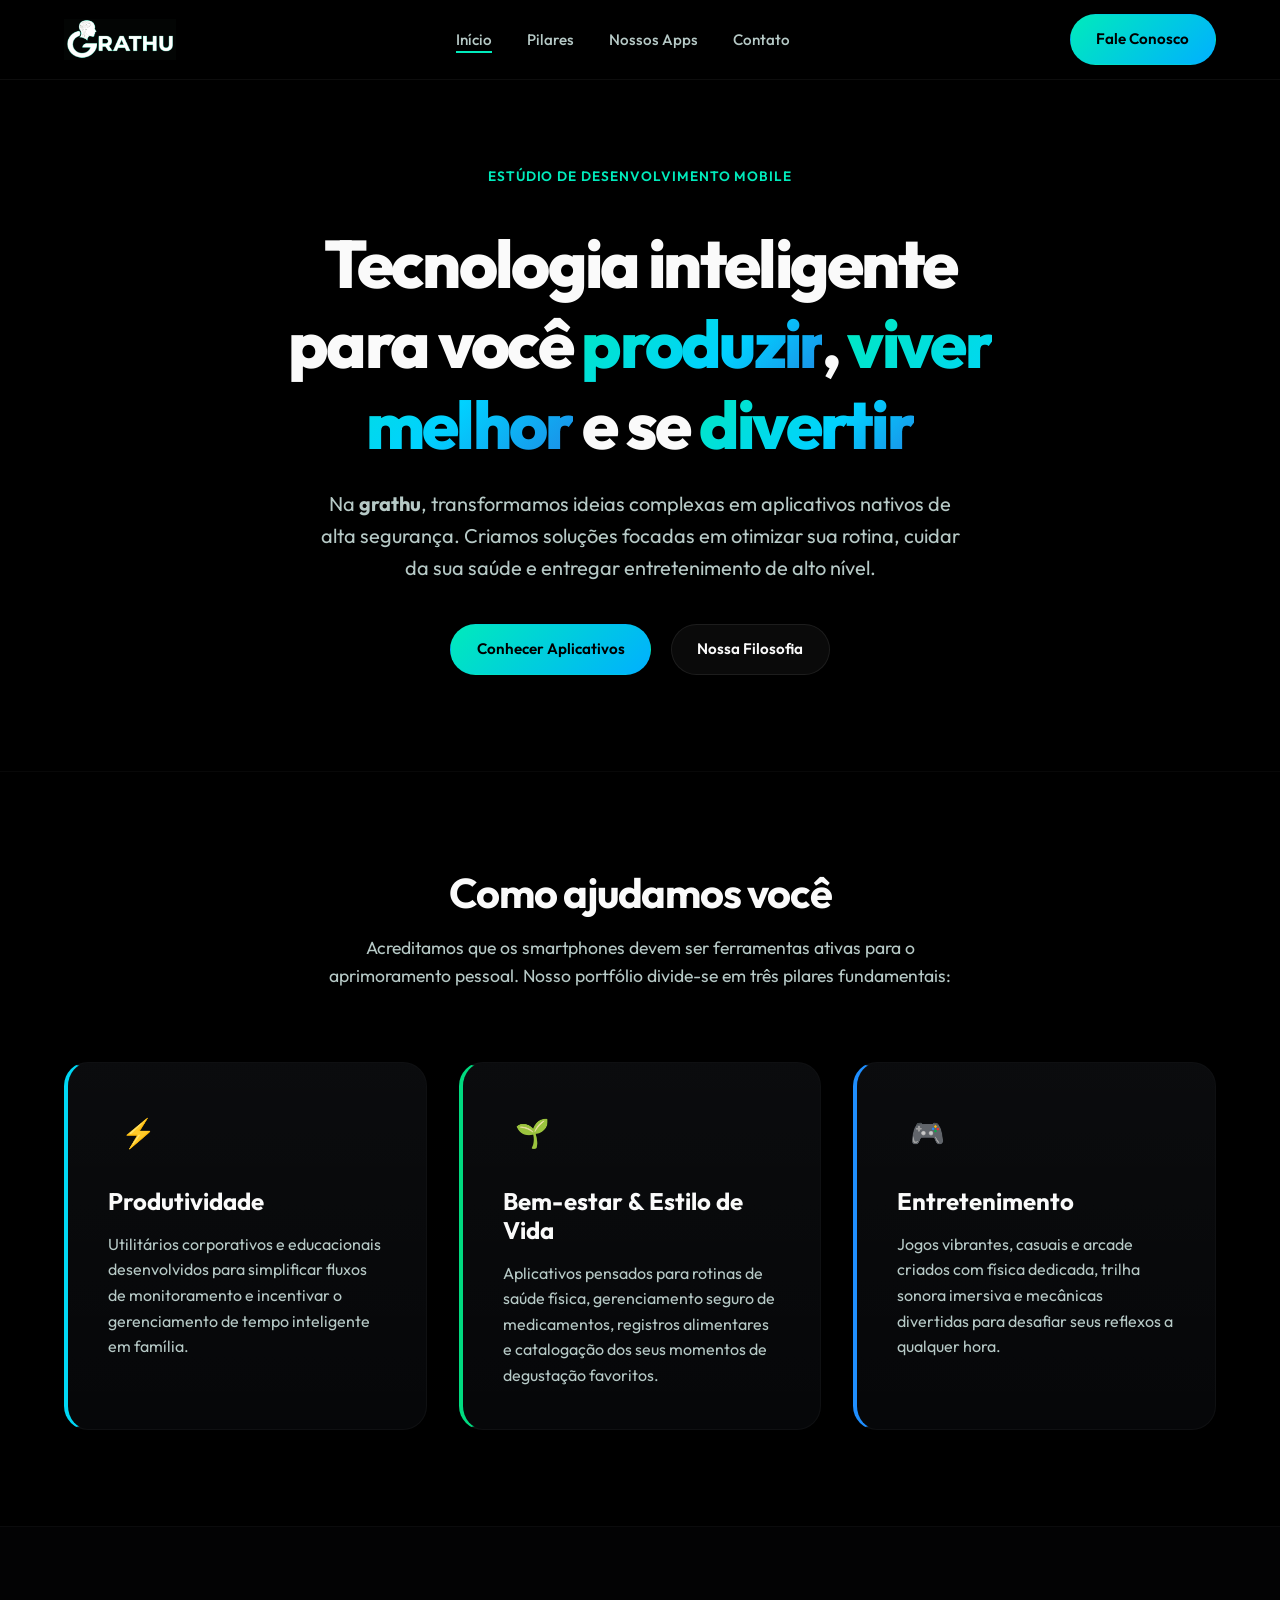
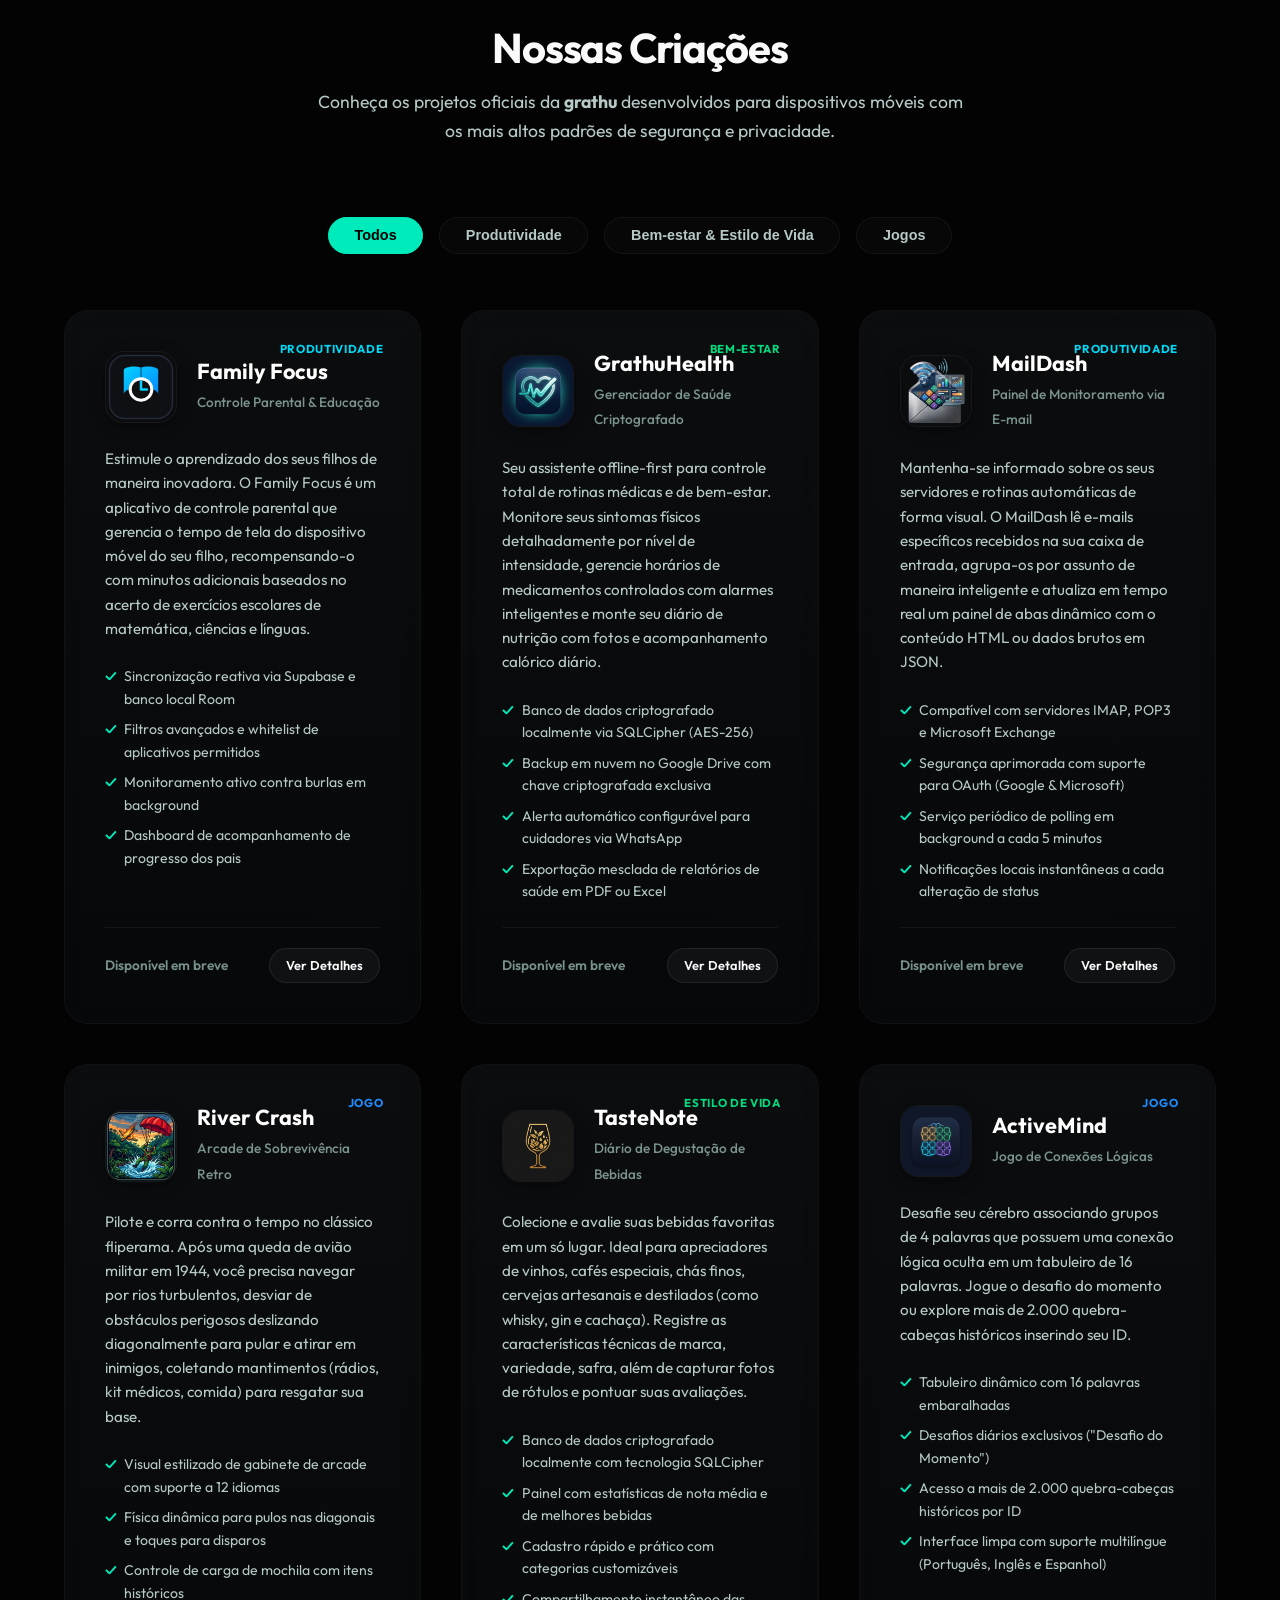
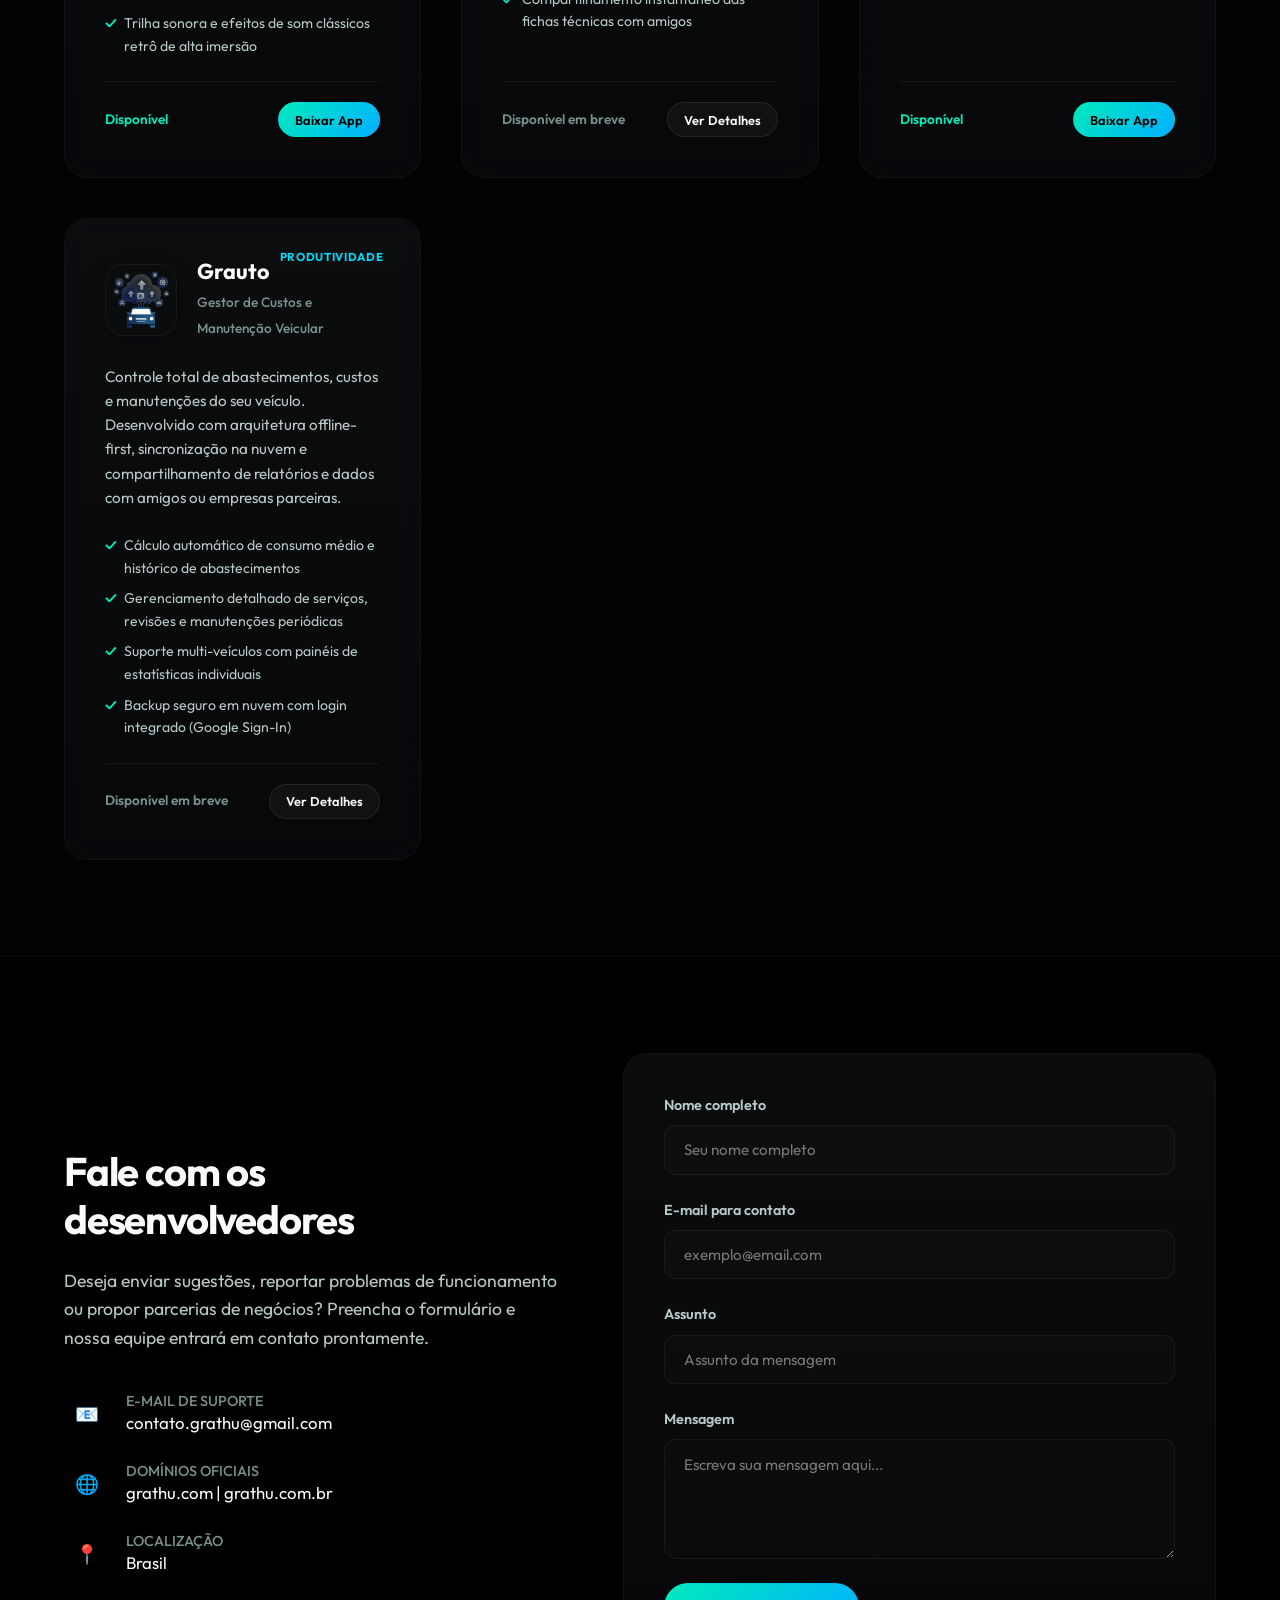
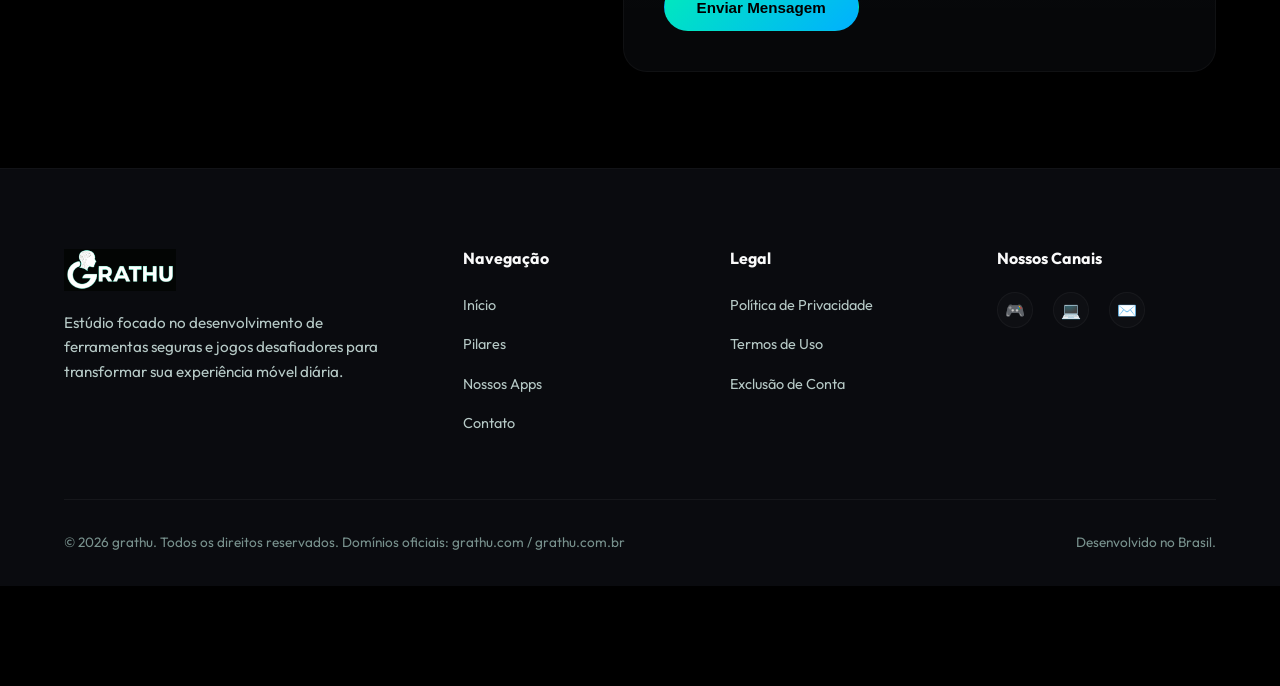
==== index.html @ 0ef74282 "Update ActiveMind and River Crash to Available status and add Play Store links" ====
<!DOCTYPE html>
<html lang="pt-BR">
<head>
  <meta charset="UTF-8">
  <meta name="viewport" content="width=device-width, initial-scale=1.0">
  <meta name="description" content="grathu - Estúdio de desenvolvimento de aplicativos e jogos móveis focados em produtividade, bem-estar e entretenimento. Conecte-se conosco em grathu.com e grathu.com.br.">
  <meta name="keywords" content="grathu, grathu apps, grathu jogos, aplicativos produtividade, bem-estar, jogos de celular, android apps, google play store">
  <meta name="author" content="grathu">
  
  <!-- Open Graph / Facebook -->
  <meta property="og:type" content="website">
  <meta property="og:url" content="https://grathu.com/">
  <meta property="og:title" content="grathu | Tecnologia para Viver Melhor, Produzir e Divertir">
  <meta property="og:description" content="Desenvolvemos aplicativos para impulsionar seu dia a dia, cuidar da sua saúde mental e física, e trazer diversão com jogos envolventes.">
  <meta property="og:image" content="assets/Grathu_logo.png">

  <!-- Twitter -->
  <meta property="twitter:card" content="summary_large_image">
  <meta property="twitter:url" content="https://grathu.com/">
  <meta property="twitter:title" content="grathu | Tecnologia para Viver Melhor, Produzir e Divertir">
  <meta property="twitter:description" content="Desenvolvemos aplicativos para impulsionar seu dia a dia, cuidar da sua saúde mental e física, e trazer diversão com jogos envolventes.">
  <meta property="twitter:image" content="assets/Grathu_logo.png">

  <title>grathu | Aplicativos e Jogos para uma Vida Melhor</title>
  
  <!-- Stylesheets -->
  <link rel="stylesheet" href="css/style.css">
</head>
<body>

  <!-- Background Ambient Glows -->
  <div class="ambient-glow glow-1"></div>
  <div class="ambient-glow glow-2"></div>
  <div class="ambient-glow glow-3"></div>

  <!-- Navigation Header -->
  <header>
    <div class="container nav-container">
      <a href="#home" class="logo" id="headerLogo">
        <img src="assets/Grathu_logo.png" alt="grathu Logo">
      </a>
      <ul class="nav-links">
        <li><a href="#home" class="active">Início</a></li>
        <li><a href="#pillars">Pilares</a></li>
        <li><a href="#apps">Nossos Apps</a></li>
        <li><a href="#contact">Contato</a></li>
      </ul>
      <a href="#contact" class="btn btn-primary" id="headerCta">Fale Conosco</a>
    </div>
  </header>

  <!-- Hero Section -->
  <section class="hero" id="home">
    <div class="container hero-content">
      <div class="hero-tag">Estúdio de Desenvolvimento Mobile</div>
      <h1>Tecnologia inteligente para você <span class="gradient-text-primary">produzir</span>, <span class="gradient-text-primary">viver melhor</span> e se <span class="gradient-text-primary">divertir</span></h1>
      <p>Na <strong>grathu</strong>, transformamos ideias complexas em aplicativos nativos de alta segurança. Criamos soluções focadas em otimizar sua rotina, cuidar da sua saúde e entregar entretenimento de alto nível.</p>
      <div class="hero-actions">
        <a href="#apps" class="btn btn-primary" id="heroCtaPrimary">Conhecer Aplicativos</a>
        <a href="#pillars" class="btn btn-secondary" id="heroCtaSecondary">Nossa Filosofia</a>
      </div>
    </div>
  </section>

  <!-- Pillars Section -->
  <section class="pillars" id="pillars">
    <div class="container">
      <div class="section-header">
        <h2>Como ajudamos você</h2>
        <p>Acreditamos que os smartphones devem ser ferramentas ativas para o aprimoramento pessoal. Nosso portfólio divide-se em três pilares fundamentais:</p>
      </div>
      <div class="pillars-grid">
        <!-- Pillar 1: Productivity -->
        <div class="card-glass pillar-prod">
          <div class="pillar-icon-wrapper">⚡</div>
          <h3>Produtividade</h3>
          <p>Utilitários corporativos e educacionais desenvolvidos para simplificar fluxos de monitoramento e incentivar o gerenciamento de tempo inteligente em família.</p>
        </div>
        <!-- Pillar 2: Well-being -->
        <div class="card-glass pillar-well">
          <div class="pillar-icon-wrapper">🌱</div>
          <h3>Bem-estar & Estilo de Vida</h3>
          <p>Aplicativos pensados para rotinas de saúde física, gerenciamento seguro de medicamentos, registros alimentares e catalogação dos seus momentos de degustação favoritos.</p>
        </div>
        <!-- Pillar 3: Entertainment -->
        <div class="card-glass pillar-fun">
          <div class="pillar-icon-wrapper">🎮</div>
          <h3>Entretenimento</h3>
          <p>Jogos vibrantes, casuais e arcade criados com física dedicada, trilha sonora imersiva e mecânicas divertidas para desafiar seus reflexos a qualquer hora.</p>
        </div>
      </div>
    </div>
  </section>

  <!-- Apps Showcase Section -->
  <section class="apps" id="apps">
    <div class="container">
      <div class="section-header">
        <h2>Nossas Criações</h2>
        <p>Conheça os projetos oficiais da <strong>grathu</strong> desenvolvidos para dispositivos móveis com os mais altos padrões de segurança e privacidade.</p>
      </div>

      <!-- Category Filter Tabs -->
      <ul class="app-filters">
        <li><button class="filter-btn active" data-filter="all" id="btnFilterAll">Todos</button></li>
        <li><button class="filter-btn" data-filter="productivity" id="btnFilterProd">Produtividade</button></li>
        <li><button class="filter-btn" data-filter="wellbeing" id="btnFilterWell">Bem-estar & Estilo de Vida</button></li>
        <li><button class="filter-btn" data-filter="games" id="btnFilterGames">Jogos</button></li>
      </ul>

      <!-- Apps Grid -->
      <div class="apps-grid">
        <!-- App 1: Family Focus (Productivity) -->
        <div class="app-card-wrapper" data-category="productivity">
          <div class="card-glass app-card">
            <span class="app-badge badge-prod">Produtividade</span>
            <div class="app-header">
              <img src="assets/icon-familyfocus.svg" alt="Family Focus Icon" class="app-icon">
              <div class="app-meta">
                <h3>Family Focus</h3>
                <span class="app-tagline">Controle Parental & Educação</span>
              </div>
            </div>
            <div class="app-body">
              <p>Estimule o aprendizado dos seus filhos de maneira inovadora. O Family Focus é um aplicativo de controle parental que gerencia o tempo de tela do dispositivo móvel do seu filho, recompensando-o com minutos adicionais baseados no acerto de exercícios escolares de matemática, ciências e línguas.</p>
              <ul class="app-features">
                <li>Sincronização reativa via Supabase e banco local Room</li>
                <li>Filtros avançados e whitelist de aplicativos permitidos</li>
                <li>Monitoramento ativo contra burlas em background</li>
                <li>Dashboard de acompanhamento de progresso dos pais</li>
              </ul>
            </div>
            <div class="app-footer">
              <span class="app-status">Disponível em breve</span>
              <span class="btn btn-secondary btn-sm" style="padding: 0.4rem 1rem; font-size: 0.8rem;">Ver Detalhes</span>
            </div>
          </div>
        </div>

        <!-- App 2: GrathuHealth (Well-being) -->
        <div class="app-card-wrapper" data-category="wellbeing">
          <div class="card-glass app-card">
            <span class="app-badge badge-well">Bem-estar</span>
            <div class="app-header">
              <img src="assets/icon-grathuhealth.png" alt="GrathuHealth Icon" class="app-icon">
              <div class="app-meta">
                <h3>GrathuHealth</h3>
                <span class="app-tagline">Gerenciador de Saúde Criptografado</span>
              </div>
            </div>
            <div class="app-body">
              <p>Seu assistente offline-first para controle total de rotinas médicas e de bem-estar. Monitore seus sintomas físicos detalhadamente por nível de intensidade, gerencie horários de medicamentos controlados com alarmes inteligentes e monte seu diário de nutrição com fotos e acompanhamento calórico diário.</p>
              <ul class="app-features">
                <li>Banco de dados criptografado localmente via SQLCipher (AES-256)</li>
                <li>Backup em nuvem no Google Drive com chave criptografada exclusiva</li>
                <li>Alerta automático configurável para cuidadores via WhatsApp</li>
                <li>Exportação mesclada de relatórios de saúde em PDF ou Excel</li>
              </ul>
            </div>
            <div class="app-footer">
              <span class="app-status">Disponível em breve</span>
              <span class="btn btn-secondary btn-sm" style="padding: 0.4rem 1rem; font-size: 0.8rem;">Ver Detalhes</span>
            </div>
          </div>
        </div>

        <!-- App 3: MailDash (Productivity) -->
        <div class="app-card-wrapper" data-category="productivity">
          <div class="card-glass app-card">
            <span class="app-badge badge-prod">Produtividade</span>
            <div class="app-header">
              <img src="assets/icon-maildash.png" alt="MailDash Icon" class="app-icon">
              <div class="app-meta">
                <h3>MailDash</h3>
                <span class="app-tagline">Painel de Monitoramento via E-mail</span>
              </div>
            </div>
            <div class="app-body">
              <p>Mantenha-se informado sobre os seus servidores e rotinas automáticas de forma visual. O MailDash lê e-mails específicos recebidos na sua caixa de entrada, agrupa-os por assunto de maneira inteligente e atualiza em tempo real um painel de abas dinâmico com o conteúdo HTML ou dados brutos em JSON.</p>
              <ul class="app-features">
                <li>Compatível com servidores IMAP, POP3 e Microsoft Exchange</li>
                <li>Segurança aprimorada com suporte para OAuth (Google & Microsoft)</li>
                <li>Serviço periódico de polling em background a cada 5 minutos</li>
                <li>Notificações locais instantâneas a cada alteração de status</li>
              </ul>
            </div>
            <div class="app-footer">
              <span class="app-status">Disponível em breve</span>
              <span class="btn btn-secondary btn-sm" style="padding: 0.4rem 1rem; font-size: 0.8rem;">Ver Detalhes</span>
            </div>
          </div>
        </div>

        <!-- App 4: River Crash (Games) -->
        <div class="app-card-wrapper" data-category="games">
          <div class="card-glass app-card">
            <span class="app-badge badge-fun">Jogo</span>
            <div class="app-header">
              <img src="assets/icon-rivercrash.png" alt="River Crash Icon" class="app-icon">
              <div class="app-meta">
                <h3>River Crash</h3>
                <span class="app-tagline">Arcade de Sobrevivência Retro</span>
              </div>
            </div>
            <div class="app-body">
              <p>Pilote e corra contra o tempo no clássico fliperama. Após uma queda de avião militar em 1944, você precisa navegar por rios turbulentos, desviar de obstáculos perigosos deslizando diagonalmente para pular e atirar em inimigos, coletando mantimentos (rádios, kit médicos, comida) para resgatar sua base.</p>
              <ul class="app-features">
                <li>Visual estilizado de gabinete de arcade com suporte a 12 idiomas</li>
                <li>Física dinâmica para pulos nas diagonais e toques para disparos</li>
                <li>Controle de carga de mochila com itens históricos</li>
                <li>Trilha sonora e efeitos de som clássicos retrô de alta imersão</li>
              </ul>
            </div>
            <div class="app-footer">
              <span class="app-status" style="color: hsl(var(--primary));">Disponível</span>
              <a href="https://play.google.com/store/apps/details?id=com.grathu.rivercrash1944" target="_blank" rel="noopener noreferrer" class="btn btn-primary btn-sm" style="padding: 0.4rem 1rem; font-size: 0.8rem; box-shadow: none;">Baixar App</a>
            </div>
          </div>
        </div>

        <!-- App 5: TasteNote (Well-being) -->
        <div class="app-card-wrapper" data-category="wellbeing">
          <div class="card-glass app-card">
            <span class="app-badge badge-well">Estilo de Vida</span>
            <div class="app-header">
              <img src="assets/icon-tastenote.png" alt="TasteNote Icon" class="app-icon">
              <div class="app-meta">
                <h3>TasteNote</h3>
                <span class="app-tagline">Diário de Degustação de Bebidas</span>
              </div>
            </div>
            <div class="app-body">
              <p>Colecione e avalie suas bebidas favoritas em um só lugar. Ideal para apreciadores de vinhos, cafés especiais, chás finos, cervejas artesanais e destilados (como whisky, gin e cachaça). Registre as características técnicas de marca, variedade, safra, além de capturar fotos de rótulos e pontuar suas avaliações.</p>
              <ul class="app-features">
                <li>Banco de dados criptografado localmente com tecnologia SQLCipher</li>
                <li>Painel com estatísticas de nota média e de melhores bebidas</li>
                <li>Cadastro rápido e prático com categorias customizáveis</li>
                <li>Compartilhamento instantâneo das fichas técnicas com amigos</li>
              </ul>
            </div>
            <div class="app-footer">
              <span class="app-status">Disponível em breve</span>
              <span class="btn btn-secondary btn-sm" style="padding: 0.4rem 1rem; font-size: 0.8rem;">Ver Detalhes</span>
            </div>
          </div>
        </div>

        <!-- App 6: ActiveMind (Games) -->
        <div class="app-card-wrapper" data-category="games">
          <div class="card-glass app-card">
            <span class="app-badge badge-fun">Jogo</span>
            <div class="app-header">
              <img src="assets/icon-activemind.png" alt="ActiveMind Icon" class="app-icon">
              <div class="app-meta">
                <h3>ActiveMind</h3>
                <span class="app-tagline">Jogo de Conexões Lógicas</span>
              </div>
            </div>
            <div class="app-body">
              <p>Desafie seu cérebro associando grupos de 4 palavras que possuem uma conexão lógica oculta em um tabuleiro de 16 palavras. Jogue o desafio do momento ou explore mais de 2.000 quebra-cabeças históricos inserindo seu ID.</p>
              <ul class="app-features">
                <li>Tabuleiro dinâmico com 16 palavras embaralhadas</li>
                <li>Desafios diários exclusivos ("Desafio do Momento")</li>
                <li>Acesso a mais de 2.000 quebra-cabeças históricos por ID</li>
                <li>Interface limpa com suporte multilíngue (Português, Inglês e Espanhol)</li>
              </ul>
            </div>
            <div class="app-footer">
              <span class="app-status" style="color: hsl(var(--primary));">Disponível</span>
              <a href="https://play.google.com/store/apps/details?id=com.activemind.active_mind" target="_blank" rel="noopener noreferrer" class="btn btn-primary btn-sm" style="padding: 0.4rem 1rem; font-size: 0.8rem; box-shadow: none;">Baixar App</a>
            </div>
          </div>
        </div>

        <!-- App 7: Grauto (Productivity) -->
        <div class="app-card-wrapper" data-category="productivity">
          <div class="card-glass app-card">
            <span class="app-badge badge-prod">Produtividade</span>
            <div class="app-header">
              <img src="assets/icon-grauto.png" alt="Grauto Icon" class="app-icon">
              <div class="app-meta">
                <h3>Grauto</h3>
                <span class="app-tagline">Gestor de Custos e Manutenção Veicular</span>
              </div>
            </div>
            <div class="app-body">
              <p>Controle total de abastecimentos, custos e manutenções do seu veículo. Desenvolvido com arquitetura offline-first, sincronização na nuvem e compartilhamento de relatórios e dados com amigos ou empresas parceiras.</p>
              <ul class="app-features">
                <li>Cálculo automático de consumo médio e histórico de abastecimentos</li>
                <li>Gerenciamento detalhado de serviços, revisões e manutenções periódicas</li>
                <li>Suporte multi-veículos com painéis de estatísticas individuais</li>
                <li>Backup seguro em nuvem com login integrado (Google Sign-In)</li>
              </ul>
            </div>
            <div class="app-footer">
              <span class="app-status">Disponível em breve</span>
              <span class="btn btn-secondary btn-sm" style="padding: 0.4rem 1rem; font-size: 0.8rem;">Ver Detalhes</span>
            </div>
          </div>
        </div>
      </div>
    </div>
  </section>

  <!-- Contact Section -->
  <section class="contact" id="contact">
    <div class="container contact-layout">
      <!-- Info Left -->
      <div class="contact-info">
        <h2>Fale com os desenvolvedores</h2>
        <p>Deseja enviar sugestões, reportar problemas de funcionamento ou propor parcerias de negócios? Preencha o formulário e nossa equipe entrará em contato prontamente.</p>
        
        <div class="contact-details">
          <div class="contact-item">
            <div class="contact-icon">📧</div>
            <div class="contact-text">
              <h4>E-mail de Suporte</h4>
              <p><a href="mailto:contato.grathu@gmail.com" id="contactEmail">contato.grathu@gmail.com</a></p>
            </div>
          </div>
          <div class="contact-item">
            <div class="contact-icon">🌐</div>
            <div class="contact-text">
              <h4>Domínios Oficiais</h4>
              <p>grathu.com | grathu.com.br</p>
            </div>
          </div>
          <div class="contact-item">
            <div class="contact-icon">📍</div>
            <div class="contact-text">
              <h4>Localização</h4>
              <p>Brasil</p>
            </div>
          </div>
        </div>
      </div>

      <!-- Form Right -->
      <div class="card-glass">
        <form class="contact-form" id="contactForm">
          <div class="form-status-msg" id="formStatus"></div>
          
          <div class="form-group">
            <label for="name">Nome completo</label>
            <input type="text" id="name" class="form-control" placeholder="Seu nome completo" required>
          </div>
          
          <div class="form-group">
            <label for="email">E-mail para contato</label>
            <input type="email" id="email" class="form-control" placeholder="exemplo@email.com" required>
          </div>
          
          <div class="form-group">
            <label for="subject">Assunto</label>
            <input type="text" id="subject" class="form-control" placeholder="Assunto da mensagem" required>
          </div>
          
          <div class="form-group">
            <label for="message">Mensagem</label>
            <textarea id="message" class="form-control" placeholder="Escreva sua mensagem aqui..." required></textarea>
          </div>
          
          <button type="submit" class="btn btn-primary" id="btnSubmitForm" style="align-self: flex-start; padding: 0.9rem 2rem;">Enviar Mensagem</button>
        </form>
      </div>
    </div>
  </section>

  <!-- Footer -->
  <footer>
    <div class="container">
      <div class="footer-top">
        <div class="footer-about">
          <a href="#home" class="logo" id="footerLogo">
            <img src="assets/Grathu_logo.png" alt="grathu Logo">
          </a>
          <p>Estúdio focado no desenvolvimento de ferramentas seguras e jogos desafiadores para transformar sua experiência móvel diária.</p>
        </div>
        
        <div class="footer-column">
          <h4>Navegação</h4>
          <ul class="footer-links">
            <li><a href="#home" id="footerLinkHome">Início</a></li>
            <li><a href="#pillars" id="footerLinkPillars">Pilares</a></li>
            <li><a href="#apps" id="footerLinkApps">Nossos Apps</a></li>
            <li><a href="#contact" id="footerLinkContact">Contato</a></li>
          </ul>
        </div>
        
        <div class="footer-column">
          <h4>Legal</h4>
          <ul class="footer-links">
            <li><a href="privacy.html" id="footerLinkPrivacy">Política de Privacidade</a></li>
            <li><a href="terms.html" id="footerLinkTerms">Termos de Uso</a></li>
            <li><a href="delete-account.html" id="footerLinkDeleteAccount">Exclusão de Conta</a></li>
          </ul>
        </div>
        
        <div class="footer-column">
          <h4>Nossos Canais</h4>
          <div class="footer-socials">
            <a href="#" class="social-link" aria-label="Google Play Console" id="socialPlayStore">🎮</a>
            <a href="#" class="social-link" aria-label="GitHub" id="socialGithub">💻</a>
            <a href="mailto:contato.grathu@gmail.com" class="social-link" aria-label="Email" id="socialMail">✉️</a>
          </div>
        </div>
      </div>
      
      <div class="footer-bottom">
        <p>&copy; 2026 grathu. Todos os direitos reservados. Domínios oficiais: <a href="https://grathu.com" style="color: inherit; text-decoration: none;">grathu.com</a> / <a href="https://grathu.com.br" style="color: inherit; text-decoration: none;">grathu.com.br</a></p>
        <p>Desenvolvido no Brasil.</p>
      </div>
    </div>
  </footer>

  <!-- Scripts -->
  <script src="js/main.js"></script>
</body>
</html>
---- css/style.css ----
/* ==========================================================================
   Grathu Studio - Modern Brand Re-styled Stylesheet
   ========================================================================== */

/* Import Google Font */
@import url('https://fonts.googleapis.com/css2?family=Outfit:wght@300;400;500;600;700;800&display=swap');

:root {
  /* Color Palette (HSL) - Rebranded based on Grathu_logo.png (Black & Cyan) */
  --bg-dark: 0 0% 0%;             /* #000000 - Pure Black for seamless logo blending */
  --bg-card: 228 10% 6%;          /* #0b0c10 - Deep Slate Black */
  --bg-card-hover: 228 10% 10%;    /* #14161f - Dark Slate */
  
  --text-primary: 0 0% 98%;       /* #f8fafc */
  --text-secondary: 170 15% 75%;   /* Soft cyan-grey */
  --text-muted: 170 10% 52%;      /* Muted cyan-grey */
  
  --primary: 168 100% 46%;        /* #00E5BC - Bright Neon Cyan/Mint */
  --primary-glow: 168 100% 46% / 0.15;
  
  /* Pillar Accents (Cyan/Mint/Teal/Blue spectrum matching the tech/brain logo) */
  --accent-prod: 187 100% 48%;     /* #00d2ff - Tech Cyan (Productivity) */
  --accent-well: 155 100% 43%;     /* #00e676 - Mint Green (Well-being) */
  --accent-fun: 210 100% 56%;      /* #2196f3 - Electric Blue (Games/Entertainment) */
  
  /* Layout constraints */
  --max-width: 1200px;
  --header-height: 80px;
  
  /* Transitions */
  --transition-fast: 0.2s cubic-bezier(0.4, 0, 0.2, 1);
  --transition-normal: 0.4s cubic-bezier(0.4, 0, 0.2, 1);
  --transition-slow: 0.6s cubic-bezier(0.4, 0, 0.2, 1);
}

/* Base resets & standard settings */
*, *::before, *::after {
  box-sizing: border-box;
  margin: 0;
  padding: 0;
}

html {
  scroll-behavior: smooth;
  font-size: 16px;
}

body {
  font-family: 'Outfit', -apple-system, BlinkMacSystemFont, "Segoe UI", Roboto, sans-serif;
  background-color: hsl(var(--bg-dark));
  color: hsl(var(--text-primary));
  line-height: 1.6;
  overflow-x: hidden;
  position: relative;
  -webkit-font-smoothing: antialiased;
}

/* Background Ambient Orbs (Cyan and Deep Blue) */
.ambient-glow {
  position: absolute;
  width: 600px;
  height: 600px;
  border-radius: 50%;
  background: radial-gradient(circle, hsla(var(--primary), 0.12) 0%, rgba(0,0,0,0) 70%);
  filter: blur(90px);
  pointer-events: none;
  z-index: -1;
  animation: float-glow 20s infinite alternate ease-in-out;
}

.glow-1 {
  top: -100px;
  right: -100px;
}

.glow-2 {
  bottom: 25%;
  left: -200px;
  background: radial-gradient(circle, hsla(var(--accent-well), 0.08) 0%, rgba(0,0,0,0) 70%);
}

.glow-3 {
  bottom: -100px;
  right: -100px;
  background: radial-gradient(circle, hsla(var(--accent-fun), 0.08) 0%, rgba(0,0,0,0) 70%);
}

@keyframes float-glow {
  0% { transform: translate(0, 0) scale(1); }
  100% { transform: translate(50px, 50px) scale(1.1); }
}

/* Container */
.container {
  width: 100%;
  max-width: var(--max-width);
  margin: 0 auto;
  padding: 0 1.5rem;
}

/* Typography & Headers */
h1, h2, h3, h4 {
  font-weight: 700;
  line-height: 1.2;
}

.gradient-text {
  background: linear-gradient(135deg, #ffffff 0%, hsl(var(--text-secondary)) 50%, hsla(var(--primary), 0.8) 100%);
  -webkit-background-clip: text;
  -webkit-text-fill-color: transparent;
  background-clip: text;
}

.gradient-text-primary {
  background: linear-gradient(135deg, hsl(var(--primary)) 0%, #00d2ff 60%, #1e88e5 100%);
  -webkit-background-clip: text;
  -webkit-text-fill-color: transparent;
  background-clip: text;
}

/* Navigation Header */
header {
  position: fixed;
  top: 0;
  left: 0;
  width: 100%;
  height: var(--header-height);
  background-color: rgba(0, 0, 0, 0.8);
  backdrop-filter: blur(12px) saturate(180%);
  -webkit-backdrop-filter: blur(12px) saturate(180%);
  border-bottom: 1px solid rgba(255, 255, 255, 0.05);
  z-index: 1000;
  transition: all var(--transition-fast);
}

header.scrolled {
  background-color: #000000;
  border-bottom-color: hsla(var(--primary), 0.2);
  box-shadow: 0 4px 20px rgba(0, 229, 188, 0.08);
}

.nav-container {
  display: flex;
  justify-content: space-between;
  align-items: center;
  height: 100%;
}

.logo {
  display: flex;
  align-items: center;
  text-decoration: none;
}

.logo img {
  height: 42px;
  width: auto;
  object-fit: contain;
  display: block;
}

.nav-links {
  display: flex;
  align-items: center;
  gap: 2.2rem;
  list-style: none;
}

.nav-links a {
  text-decoration: none;
  color: hsl(var(--text-secondary));
  font-weight: 500;
  font-size: 0.95rem;
  transition: color var(--transition-fast);
  position: relative;
}

.nav-links a::after {
  content: '';
  position: absolute;
  bottom: -4px;
  left: 0;
  width: 0;
  height: 2px;
  background-color: hsl(var(--primary));
  transition: width var(--transition-fast);
}

.nav-links a:hover {
  color: hsl(var(--text-primary));
}

.nav-links a:hover::after,
.nav-links a.active::after {
  width: 100%;
}

/* Buttons */
.btn {
  display: inline-flex;
  align-items: center;
  justify-content: center;
  gap: 0.5rem;
  padding: 0.75rem 1.6rem;
  border-radius: 9999px;
  font-weight: 600;
  font-size: 0.95rem;
  text-decoration: none;
  transition: all var(--transition-fast);
  cursor: pointer;
  border: 1px solid transparent;
}

.btn-primary {
  background: linear-gradient(135deg, hsl(var(--primary)) 0%, #00b0ff 100%);
  color: #000000; /* Dark text for contrast on bright cyan */
  box-shadow: 0 4px 20px hsla(var(--primary), 0.35);
}

.btn-primary:hover {
  transform: translateY(-2px);
  box-shadow: 0 6px 24px hsla(var(--primary), 0.5);
}

.btn-secondary {
  background-color: rgba(255, 255, 255, 0.04);
  color: hsl(var(--text-primary));
  border-color: rgba(255, 255, 255, 0.08);
}

.btn-secondary:hover {
  background-color: rgba(255, 255, 255, 0.08);
  border-color: hsla(var(--primary), 0.3);
  color: #ffffff;
  transform: translateY(-2px);
}

/* Hero Section */
.hero {
  padding-top: calc(var(--header-height) + 5rem);
  padding-bottom: 6rem;
  text-align: center;
  position: relative;
}

.hero-content {
  max-width: 800px;
  margin: 0 auto;
}

.hero-tag {
  display: inline-block;
  padding: 0.4rem 1.1rem;
  border-radius: 9999px;
  background-color: hsla(var(--primary), 0.07);
  border: 1px solid hsla(var(--primary), 0.2);
  color: hsl(var(--primary));
  font-weight: 600;
  font-size: 0.85rem;
  text-transform: uppercase;
  letter-spacing: 0.07em;
  margin-bottom: 1.75rem;
  animation: fade-in 1s ease-out;
}

.hero h1 {
  font-size: 4.2rem;
  font-weight: 800;
  letter-spacing: -0.04em;
  margin-bottom: 1.5rem;
  animation: slide-up 1s cubic-bezier(0.16, 1, 0.3, 1);
}

.hero p {
  font-size: 1.25rem;
  color: hsl(var(--text-secondary));
  max-width: 650px;
  margin: 0 auto 2.5rem auto;
  animation: slide-up 1.2s cubic-bezier(0.16, 1, 0.3, 1);
}

.hero-actions {
  display: flex;
  justify-content: center;
  gap: 1.2rem;
  animation: slide-up 1.4s cubic-bezier(0.16, 1, 0.3, 1);
}

/* Pillars Section */
.pillars {
  padding: 6rem 0;
  border-top: 1px solid rgba(255, 255, 255, 0.03);
}

.section-header {
  text-align: center;
  max-width: 650px;
  margin: 0 auto 4.5rem auto;
}

.section-header h2 {
  font-size: 2.6rem;
  letter-spacing: -0.03em;
  margin-bottom: 1rem;
}

.section-header p {
  color: hsl(var(--text-secondary));
  font-size: 1.1rem;
}

.pillars-grid {
  display: grid;
  grid-template-columns: repeat(auto-fit, minmax(300px, 1fr));
  gap: 2rem;
}

/* Glassmorphic Cards */
.card-glass {
  background-color: rgba(11, 12, 16, 0.6);
  backdrop-filter: blur(16px);
  -webkit-backdrop-filter: blur(16px);
  border: 1px solid rgba(255, 255, 255, 0.04);
  border-radius: 24px;
  padding: 2.5rem;
  transition: all var(--transition-normal);
  position: relative;
  overflow: hidden;
}

.card-glass::before {
  content: '';
  position: absolute;
  top: 0;
  left: 0;
  width: 100%;
  height: 100%;
  background: linear-gradient(180deg, rgba(255, 255, 255, 0.02) 0%, rgba(0, 0, 0, 0) 100%);
  pointer-events: none;
}

.card-glass:hover {
  transform: translateY(-8px);
  border-color: hsla(var(--primary), 0.35);
  box-shadow: 0 12px 40px hsla(var(--primary), 0.08);
  background-color: rgba(20, 22, 31, 0.85);
}

.pillar-icon-wrapper {
  width: 60px;
  height: 60px;
  border-radius: 16px;
  display: flex;
  align-items: center;
  justify-content: center;
  margin-bottom: 1.5rem;
  font-size: 1.75rem;
}

.pillar-prod {
  border-left: 4px solid hsl(var(--accent-prod));
}
.pillar-prod .pillar-icon-wrapper {
  background-color: hsla(var(--accent-prod), 0.1);
  color: hsl(var(--accent-prod));
}

.pillar-well {
  border-left: 4px solid hsl(var(--accent-well));
}
.pillar-well .pillar-icon-wrapper {
  background-color: hsla(var(--accent-well), 0.1);
  color: hsl(var(--accent-well));
}

.pillar-fun {
  border-left: 4px solid hsl(var(--accent-fun));
}
.pillar-fun .pillar-icon-wrapper {
  background-color: hsla(var(--accent-fun), 0.1);
  color: hsl(var(--accent-fun));
}

.card-glass h3 {
  font-size: 1.5rem;
  margin-bottom: 1rem;
}

.card-glass p {
  color: hsl(var(--text-secondary));
  font-size: 1rem;
}

/* App Showcase Section */
.apps {
  padding: 6rem 0;
  background-color: rgba(11, 12, 16, 0.3);
  border-top: 1px solid rgba(255, 255, 255, 0.03);
  border-bottom: 1px solid rgba(255, 255, 255, 0.03);
}

/* Filters */
.app-filters {
  display: flex;
  justify-content: center;
  gap: 1rem;
  margin-bottom: 3.5rem;
  list-style: none;
  flex-wrap: wrap;
}

.filter-btn {
  background: none;
  border: 1px solid rgba(255, 255, 255, 0.05);
  background-color: rgba(255, 255, 255, 0.02);
  color: hsl(var(--text-secondary));
  padding: 0.6rem 1.6rem;
  border-radius: 9999px;
  font-weight: 600;
  font-size: 0.9rem;
  cursor: pointer;
  transition: all var(--transition-fast);
}

.filter-btn:hover {
  color: hsl(var(--text-primary));
  border-color: rgba(255, 255, 255, 0.15);
  background-color: rgba(255, 255, 255, 0.05);
}

.filter-btn.active {
  background-color: hsl(var(--primary));
  color: #000000;
  border-color: hsl(var(--primary));
  box-shadow: 0 4px 15px hsla(var(--primary), 0.3);
}

/* App Grid & Cards */
.apps-grid {
  display: grid;
  grid-template-columns: repeat(auto-fit, minmax(340px, 1fr));
  gap: 2.5rem;
}

.app-card {
  display: flex;
  flex-direction: column;
  height: 100%;
}

.app-badge {
  position: absolute;
  top: 1.5rem;
  right: 1.5rem;
  padding: 0.3rem 0.8rem;
  border-radius: 9999px;
  font-size: 0.72rem;
  font-weight: 700;
  text-transform: uppercase;
  letter-spacing: 0.06em;
}

.badge-prod {
  background-color: hsla(var(--accent-prod), 0.15);
  color: hsl(var(--accent-prod));
}

.badge-well {
  background-color: hsla(var(--accent-well), 0.15);
  color: hsl(var(--accent-well));
}

.badge-fun {
  background-color: hsla(var(--accent-fun), 0.15);
  color: hsl(var(--accent-fun));
}

.app-header {
  display: flex;
  align-items: center;
  gap: 1.25rem;
  margin-bottom: 1.5rem;
}

.app-icon {
  width: 72px;
  height: 72px;
  border-radius: 18px;
  object-fit: cover;
  box-shadow: 0 4px 15px rgba(0,0,0,0.4);
  border: 1px solid rgba(255, 255, 255, 0.05);
}

.app-meta h3 {
  font-size: 1.35rem;
  margin-bottom: 0.25rem;
  color: #ffffff;
}

.app-tagline {
  color: hsl(var(--text-muted));
  font-size: 0.85rem;
  font-weight: 500;
}

.app-body {
  flex-grow: 1;
}

.app-body p {
  color: hsl(var(--text-secondary));
  font-size: 0.95rem;
  margin-bottom: 1.5rem;
}

/* Feature list inside App Card */
.app-features {
  list-style: none;
  margin-bottom: 1.5rem;
  display: flex;
  flex-direction: column;
  gap: 0.5rem;
}

.app-features li {
  font-size: 0.88rem;
  color: hsl(var(--text-secondary));
  padding-left: 1.2rem;
  position: relative;
}

.app-features li::before {
  content: '✓';
  position: absolute;
  left: 0;
  color: hsl(var(--primary));
  font-weight: bold;
}

.app-footer {
  margin-top: auto;
  border-top: 1px solid rgba(255, 255, 255, 0.05);
  padding-top: 1.25rem;
  display: flex;
  align-items: center;
  justify-content: space-between;
}

.app-status {
  font-size: 0.85rem;
  font-weight: 600;
  color: hsl(var(--text-muted));
}

/* Contact Section */
.contact {
  padding: 6rem 0;
}

.contact-layout {
  display: grid;
  grid-template-columns: 1fr 1.2fr;
  gap: 4rem;
  align-items: center;
}

.contact-info h2 {
  font-size: 2.5rem;
  letter-spacing: -0.03em;
  margin-bottom: 1.5rem;
}

.contact-info p {
  color: hsl(var(--text-secondary));
  font-size: 1.1rem;
  margin-bottom: 2.5rem;
}

.contact-details {
  display: flex;
  flex-direction: column;
  gap: 1.5rem;
}

.contact-item {
  display: flex;
  align-items: center;
  gap: 1rem;
}

.contact-icon {
  width: 46px;
  height: 46px;
  border-radius: 12px;
  background-color: hsla(var(--primary), 0.08);
  color: hsl(var(--primary));
  display: flex;
  align-items: center;
  justify-content: center;
  font-size: 1.2rem;
  border: 1px solid hsla(var(--primary), 0.15);
}

.contact-text h4 {
  font-size: 0.9rem;
  color: hsl(var(--text-muted));
  font-weight: 500;
  text-transform: uppercase;
}

.contact-text p {
  font-size: 1.05rem;
  color: hsl(var(--text-primary));
  margin: 0;
}

.contact-text a {
  color: hsl(var(--text-primary));
  text-decoration: none;
  transition: color var(--transition-fast);
}

.contact-text a:hover {
  color: hsl(var(--primary));
}

/* Form Styles */
.contact-form {
  display: flex;
  flex-direction: column;
  gap: 1.5rem;
}

.form-group {
  display: flex;
  flex-direction: column;
  gap: 0.5rem;
}

.form-group label {
  font-size: 0.9rem;
  font-weight: 600;
  color: hsl(var(--text-secondary));
}

.form-control {
  background-color: rgba(255, 255, 255, 0.015);
  border: 1px solid rgba(255, 255, 255, 0.05);
  border-radius: 12px;
  padding: 0.9rem 1.2rem;
  color: hsl(var(--text-primary));
  font-family: inherit;
  font-size: 0.95rem;
  transition: all var(--transition-fast);
}

.form-control:focus {
  outline: none;
  background-color: rgba(255, 255, 255, 0.03);
  border-color: hsl(var(--primary));
  box-shadow: 0 0 0 3px hsla(var(--primary), 0.25);
}

textarea.form-control {
  resize: vertical;
  min-height: 120px;
}

.form-status-msg {
  display: none;
  padding: 1rem;
  border-radius: 10px;
  font-size: 0.95rem;
  font-weight: 500;
}

.form-status-msg.success {
  background-color: rgba(0, 229, 188, 0.12);
  color: hsl(var(--primary));
  border: 1px solid rgba(0, 229, 188, 0.25);
}

.form-status-msg.error {
  background-color: rgba(33, 150, 243, 0.12);
  color: hsl(var(--accent-fun));
  border: 1px solid rgba(33, 150, 243, 0.25);
}

/* Footer styling */
footer {
  background-color: rgba(11, 12, 16, 0.95);
  border-top: 1px solid rgba(255, 255, 255, 0.03);
  padding: 5rem 0 2rem 0;
  position: relative;
}

.footer-top {
  display: grid;
  grid-template-columns: 1.6fr repeat(3, 1fr);
  gap: 3rem;
  margin-bottom: 4rem;
}

.footer-about p {
  color: hsl(var(--text-secondary));
  font-size: 0.95rem;
  margin-top: 1.25rem;
  max-width: 320px;
}

.footer-column h4 {
  font-size: 1rem;
  font-weight: 700;
  margin-bottom: 1.5rem;
  color: hsl(var(--text-primary));
}

.footer-links {
  list-style: none;
  display: flex;
  flex-direction: column;
  gap: 0.85rem;
}

.footer-links a {
  text-decoration: none;
  color: hsl(var(--text-secondary));
  font-size: 0.9rem;
  transition: color var(--transition-fast);
}

.footer-links a:hover {
  color: hsl(var(--text-primary));
}

.footer-bottom {
  border-top: 1px solid rgba(255, 255, 255, 0.05);
  padding-top: 2rem;
  display: flex;
  justify-content: space-between;
  align-items: center;
  flex-wrap: wrap;
  gap: 1.5rem;
  color: hsl(var(--text-muted));
  font-size: 0.85rem;
}

.footer-socials {
  display: flex;
  gap: 1.25rem;
}

.social-link {
  width: 36px;
  height: 36px;
  border-radius: 50%;
  background-color: rgba(255, 255, 255, 0.02);
  color: hsl(var(--text-secondary));
  display: flex;
  align-items: center;
  justify-content: center;
  text-decoration: none;
  transition: all var(--transition-fast);
  border: 1px solid rgba(255, 255, 255, 0.04);
}

.social-link:hover {
  background-color: hsl(var(--primary));
  color: #000000;
  border-color: hsl(var(--primary));
  transform: translateY(-2px);
}

/* ==========================================================================
   Privacy Policy & Terms Documents Styling (Shared)
   ========================================================================== */
.doc-hero {
  padding-top: calc(var(--header-height) + 5rem);
  padding-bottom: 4rem;
  border-bottom: 1px solid rgba(255, 255, 255, 0.03);
}

.doc-hero h1 {
  font-size: 3rem;
  margin-bottom: 1rem;
}

.doc-hero p {
  color: hsl(var(--text-secondary));
}

.doc-content {
  padding: 4rem 0 6rem 0;
}

.doc-card {
  background-color: rgba(11, 12, 16, 0.4);
  border: 1px solid rgba(255, 255, 255, 0.04);
  border-radius: 20px;
  padding: 3rem;
}

.doc-card h2 {
  font-size: 1.6rem;
  margin-top: 2.5rem;
  margin-bottom: 1rem;
  color: #ffffff;
}

.doc-card h2:first-of-type {
  margin-top: 0;
}

.doc-card h3 {
  font-size: 1.2rem;
  margin-top: 1.75rem;
  margin-bottom: 0.75rem;
  color: #ffffff;
}

.doc-card p {
  color: hsl(var(--text-secondary));
  margin-bottom: 1.25rem;
  font-size: 1rem;
}

.doc-card ul {
  list-style-type: none;
  margin-bottom: 1.5rem;
}

.doc-card ul li {
  color: hsl(var(--text-secondary));
  position: relative;
  padding-left: 1.5rem;
  margin-bottom: 0.6rem;
  font-size: 1rem;
}

.doc-card ul li::before {
  content: "•";
  position: absolute;
  left: 0.5rem;
  color: hsl(var(--primary));
  font-weight: bold;
}

/* ==========================================================================
   Responsive Media Queries
   ========================================================================== */

@media (max-width: 992px) {
  .contact-layout {
    grid-template-columns: 1fr;
    gap: 3rem;
  }
}

@media (max-width: 768px) {
  h1 {
    font-size: 3rem !important;
  }
  
  .hero h1 {
    font-size: 3rem !important;
  }
  
  .hero p {
    font-size: 1.1rem;
  }
  
  .nav-links {
    display: none;
  }
  
  .footer-top {
    grid-template-columns: 1fr 1fr;
    gap: 2.5rem;
  }
  
  .footer-about {
    grid-column: span 2;
  }
  
  .doc-card {
    padding: 2rem;
  }
}

@media (max-width: 480px) {
  .hero h1 {
    font-size: 2.5rem !important;
  }
  
  .footer-top {
    grid-template-columns: 1fr;
  }
  
  .footer-about {
    grid-column: span 1;
  }
}

/* Animations */
@keyframes fade-in {
  from { opacity: 0; }
  to { opacity: 1; }
}

@keyframes slide-up {
  from {
    opacity: 0;
    transform: translateY(24px);
  }
  to {
    opacity: 1;
    transform: translateY(0);
  }
}
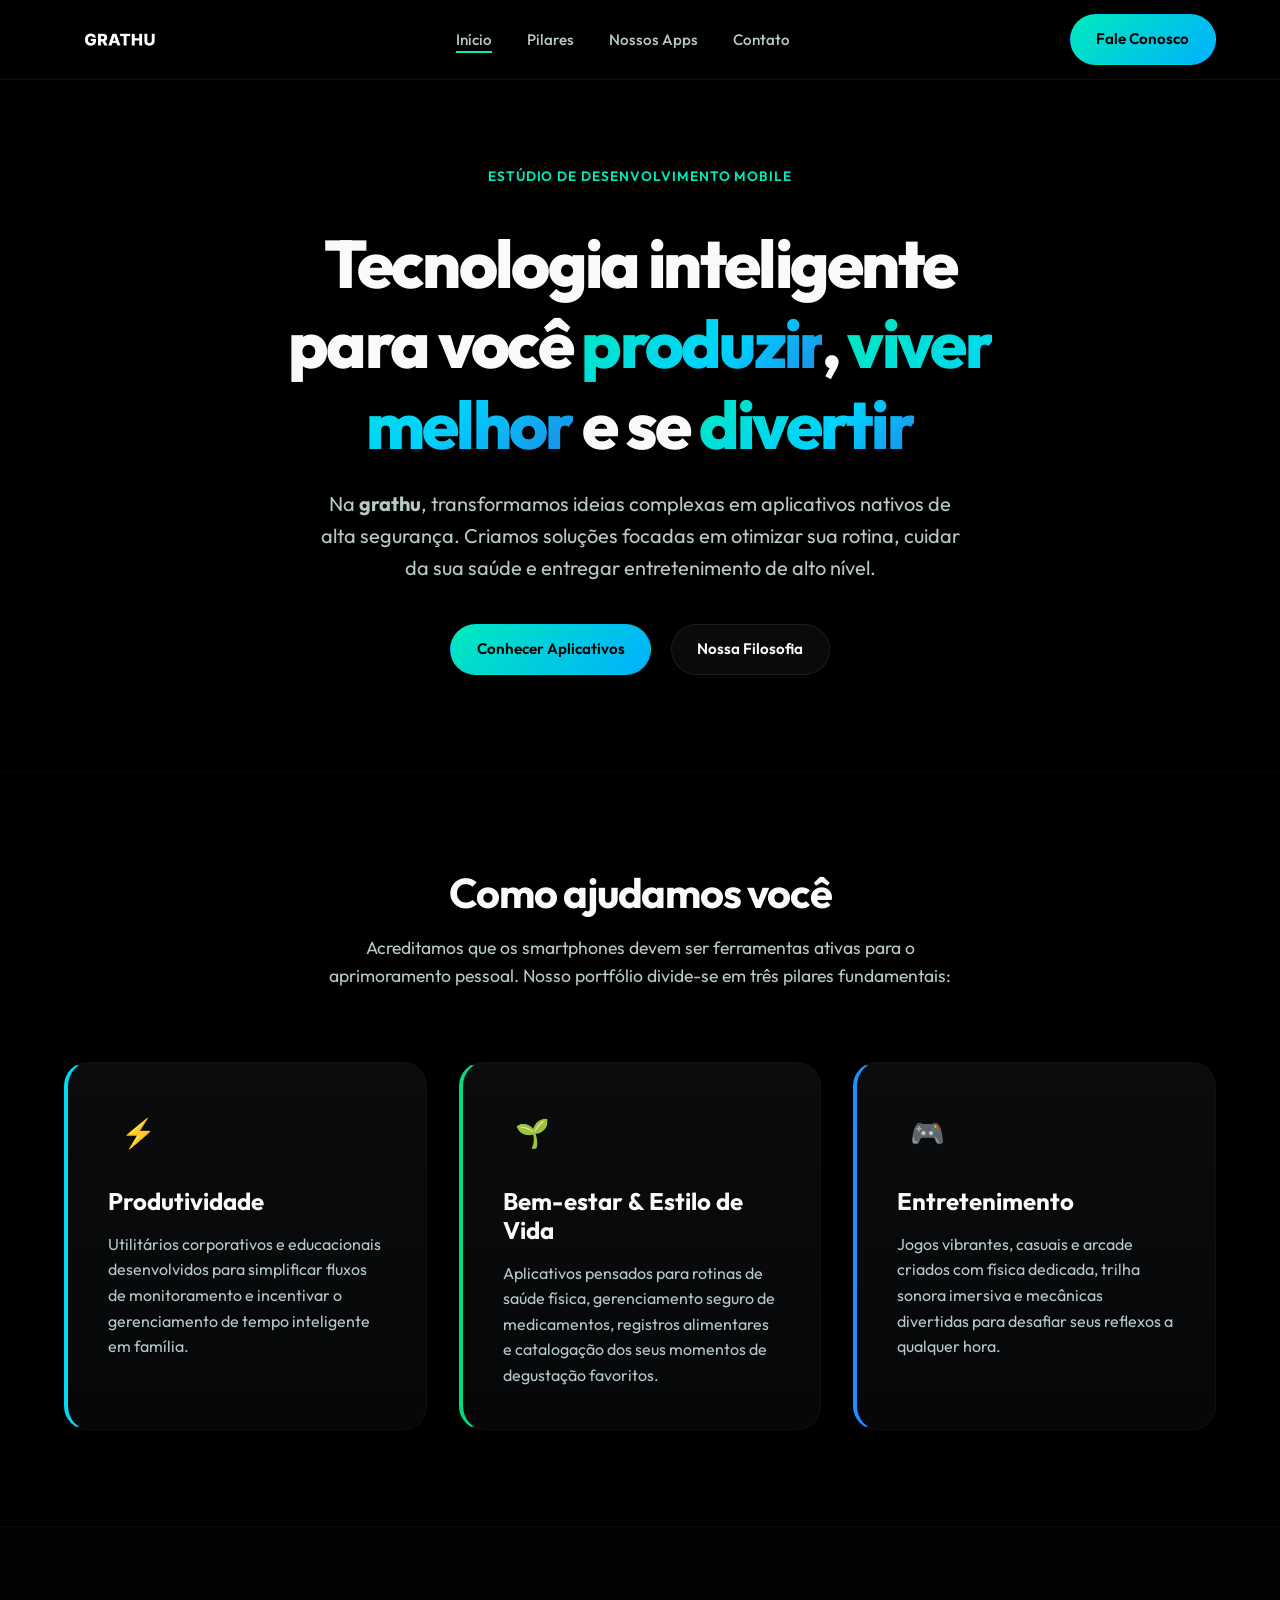
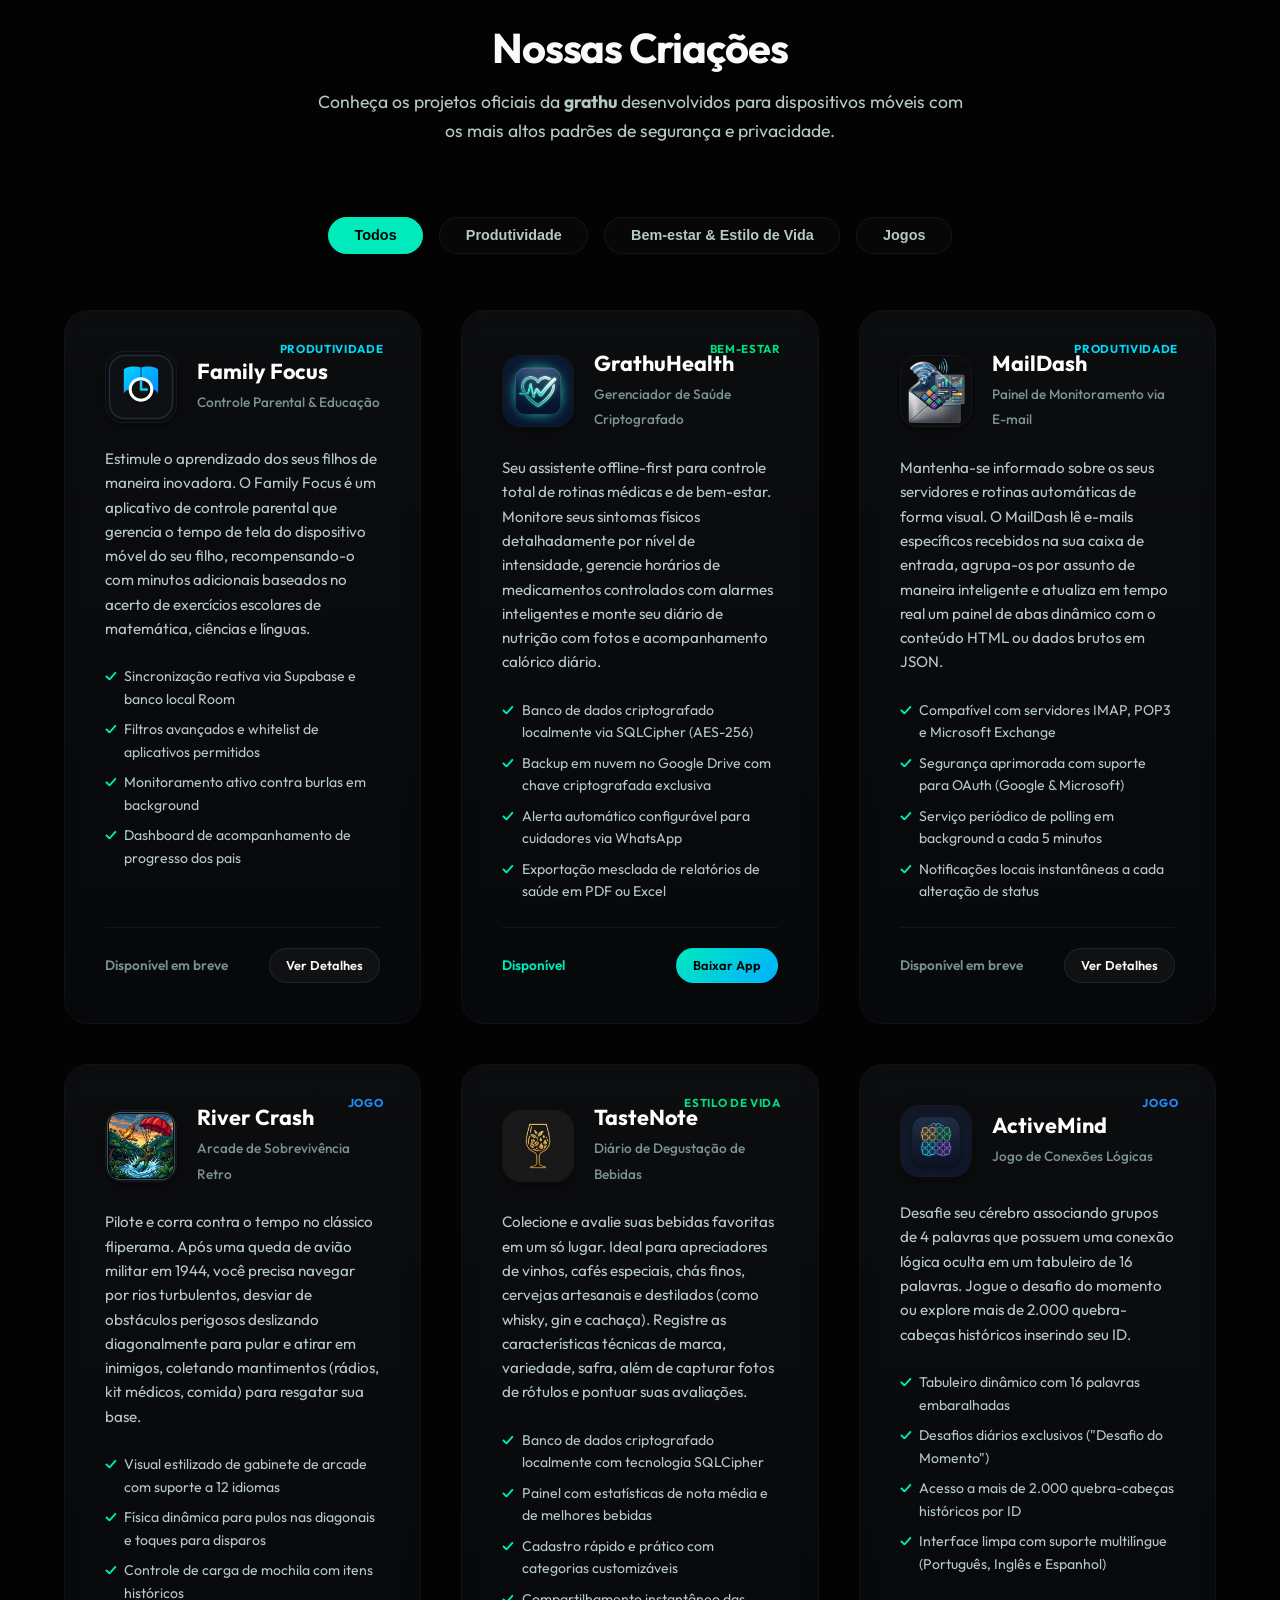
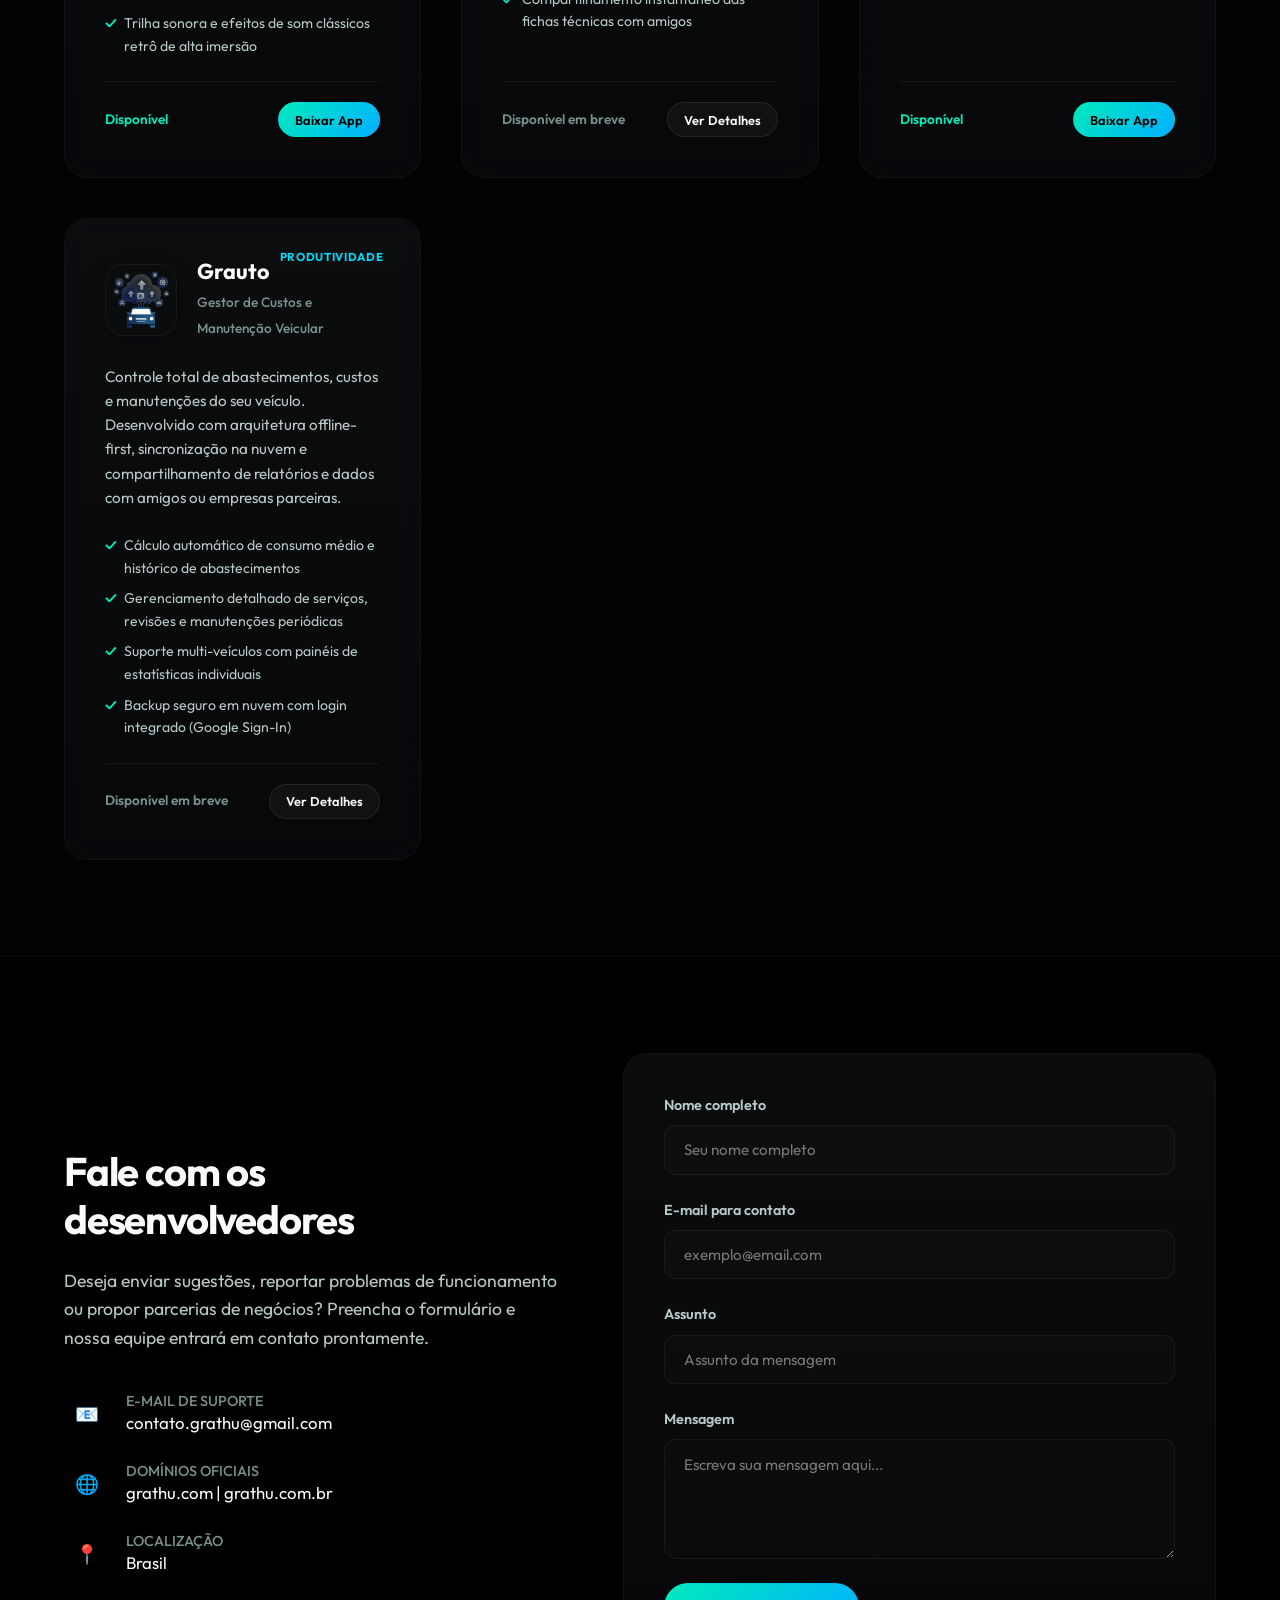
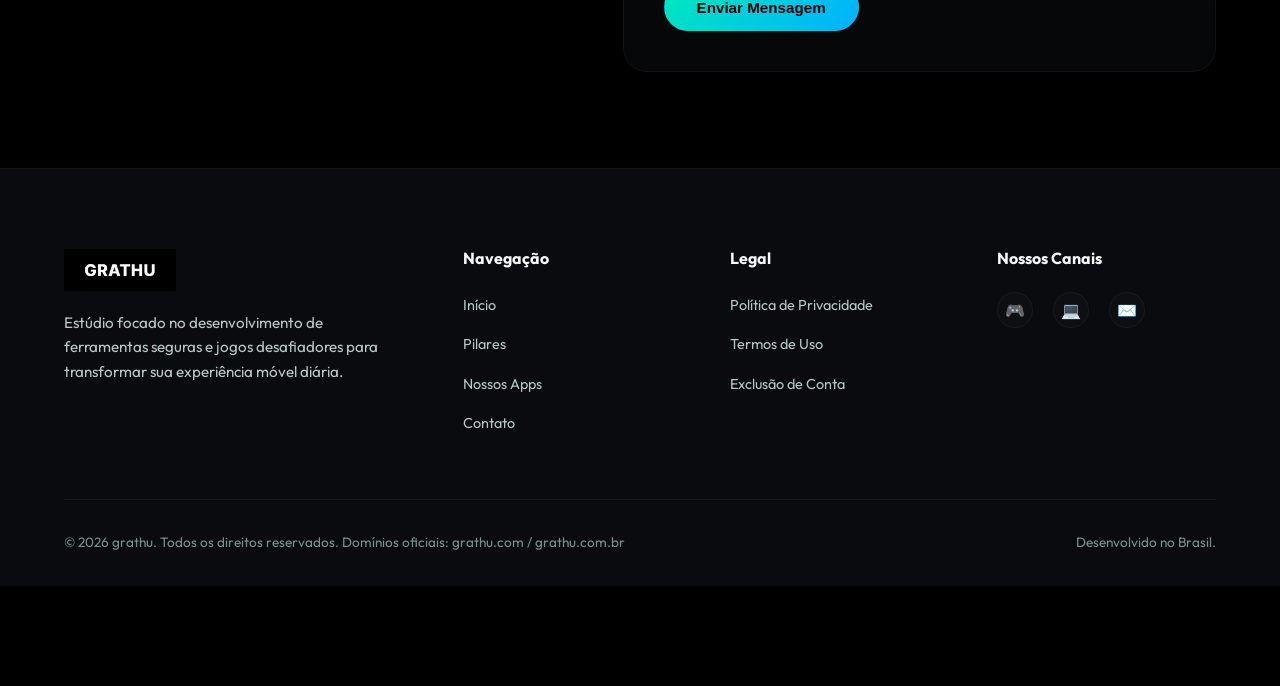
==== commit d083c49b: "Update GrathuHealth status to available with Play Store link" ====
--- a/index.html
+++ b/index.html
@@ -158,8 +158,8 @@
               </ul>
             </div>
             <div class="app-footer">
-              <span class="app-status">Disponível em breve</span>
-              <span class="btn btn-secondary btn-sm" style="padding: 0.4rem 1rem; font-size: 0.8rem;">Ver Detalhes</span>
+              <span class="app-status" style="color: hsl(var(--primary));">Disponível</span>
+              <a href="https://play.google.com/store/apps/details?id=com.grathu.grathu_health" target="_blank" rel="noopener noreferrer" class="btn btn-primary btn-sm" style="padding: 0.4rem 1rem; font-size: 0.8rem; box-shadow: none;">Baixar App</a>
             </div>
           </div>
         </div>
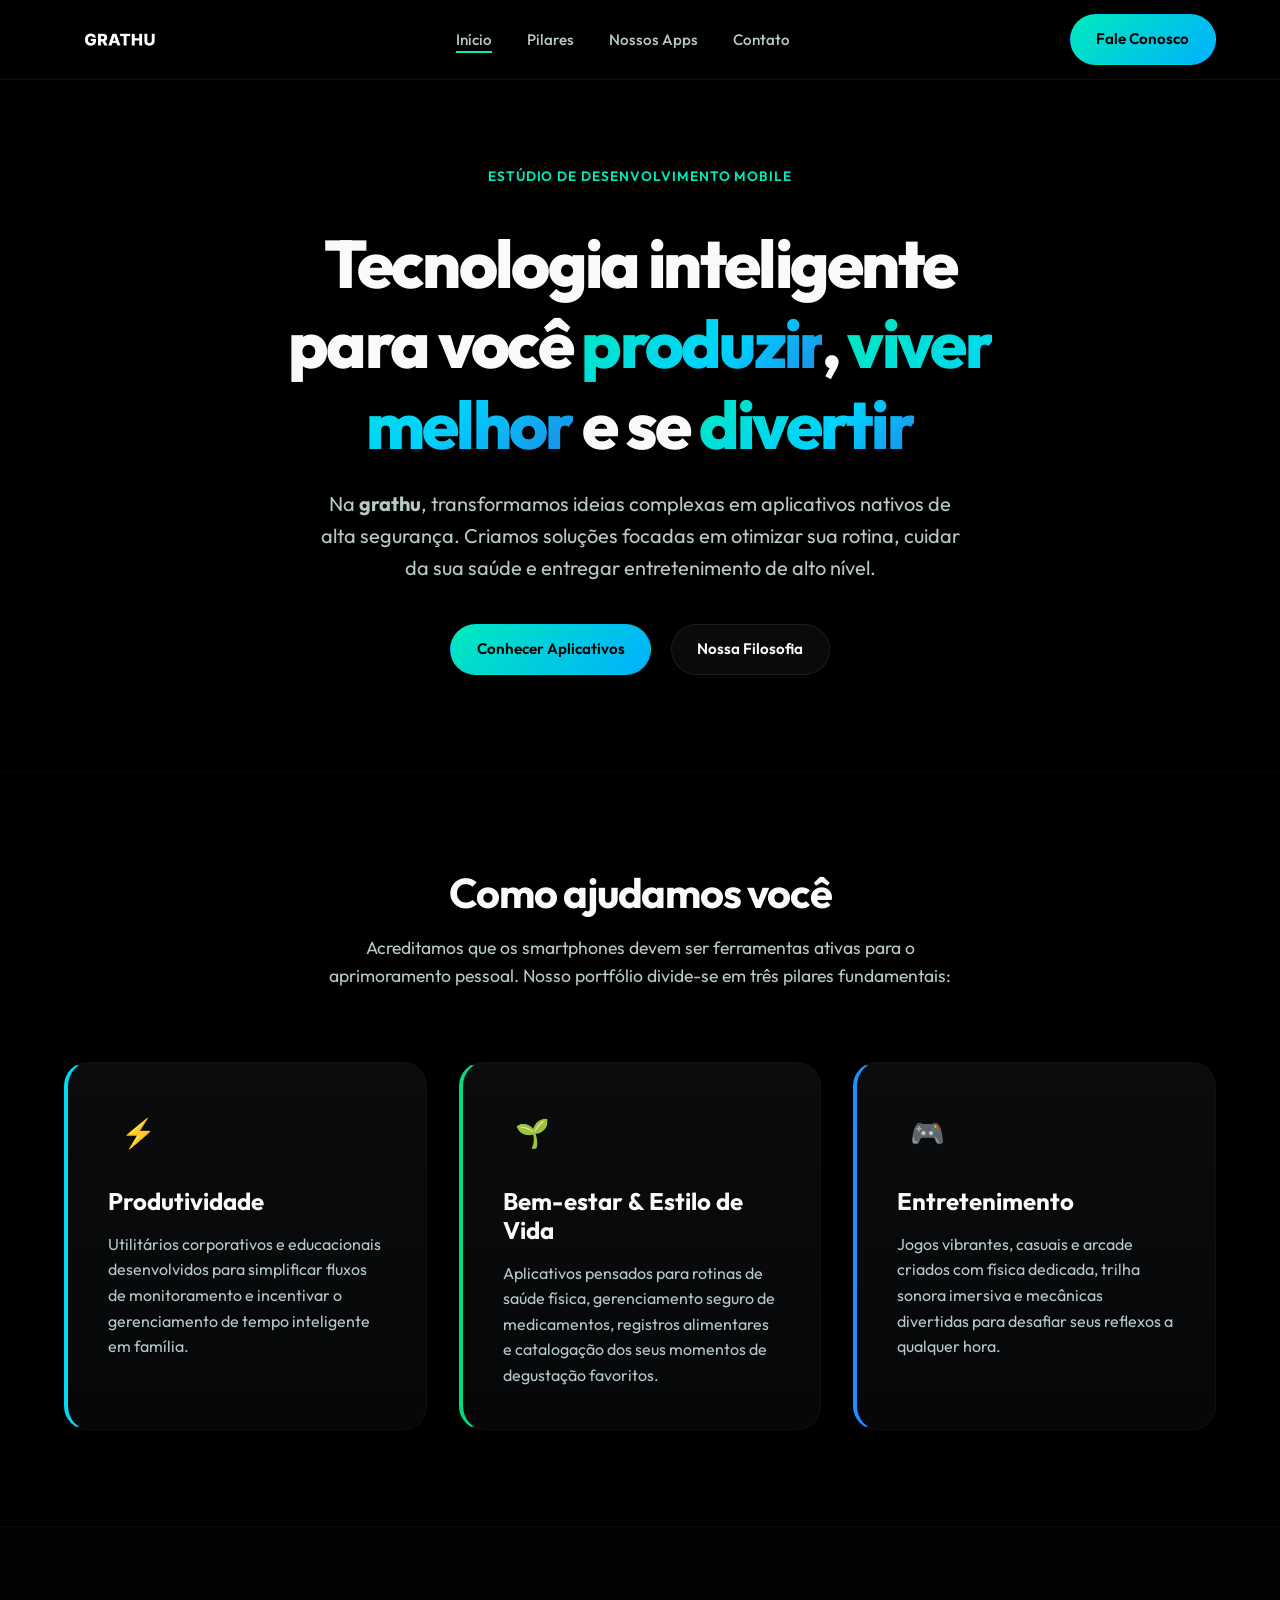
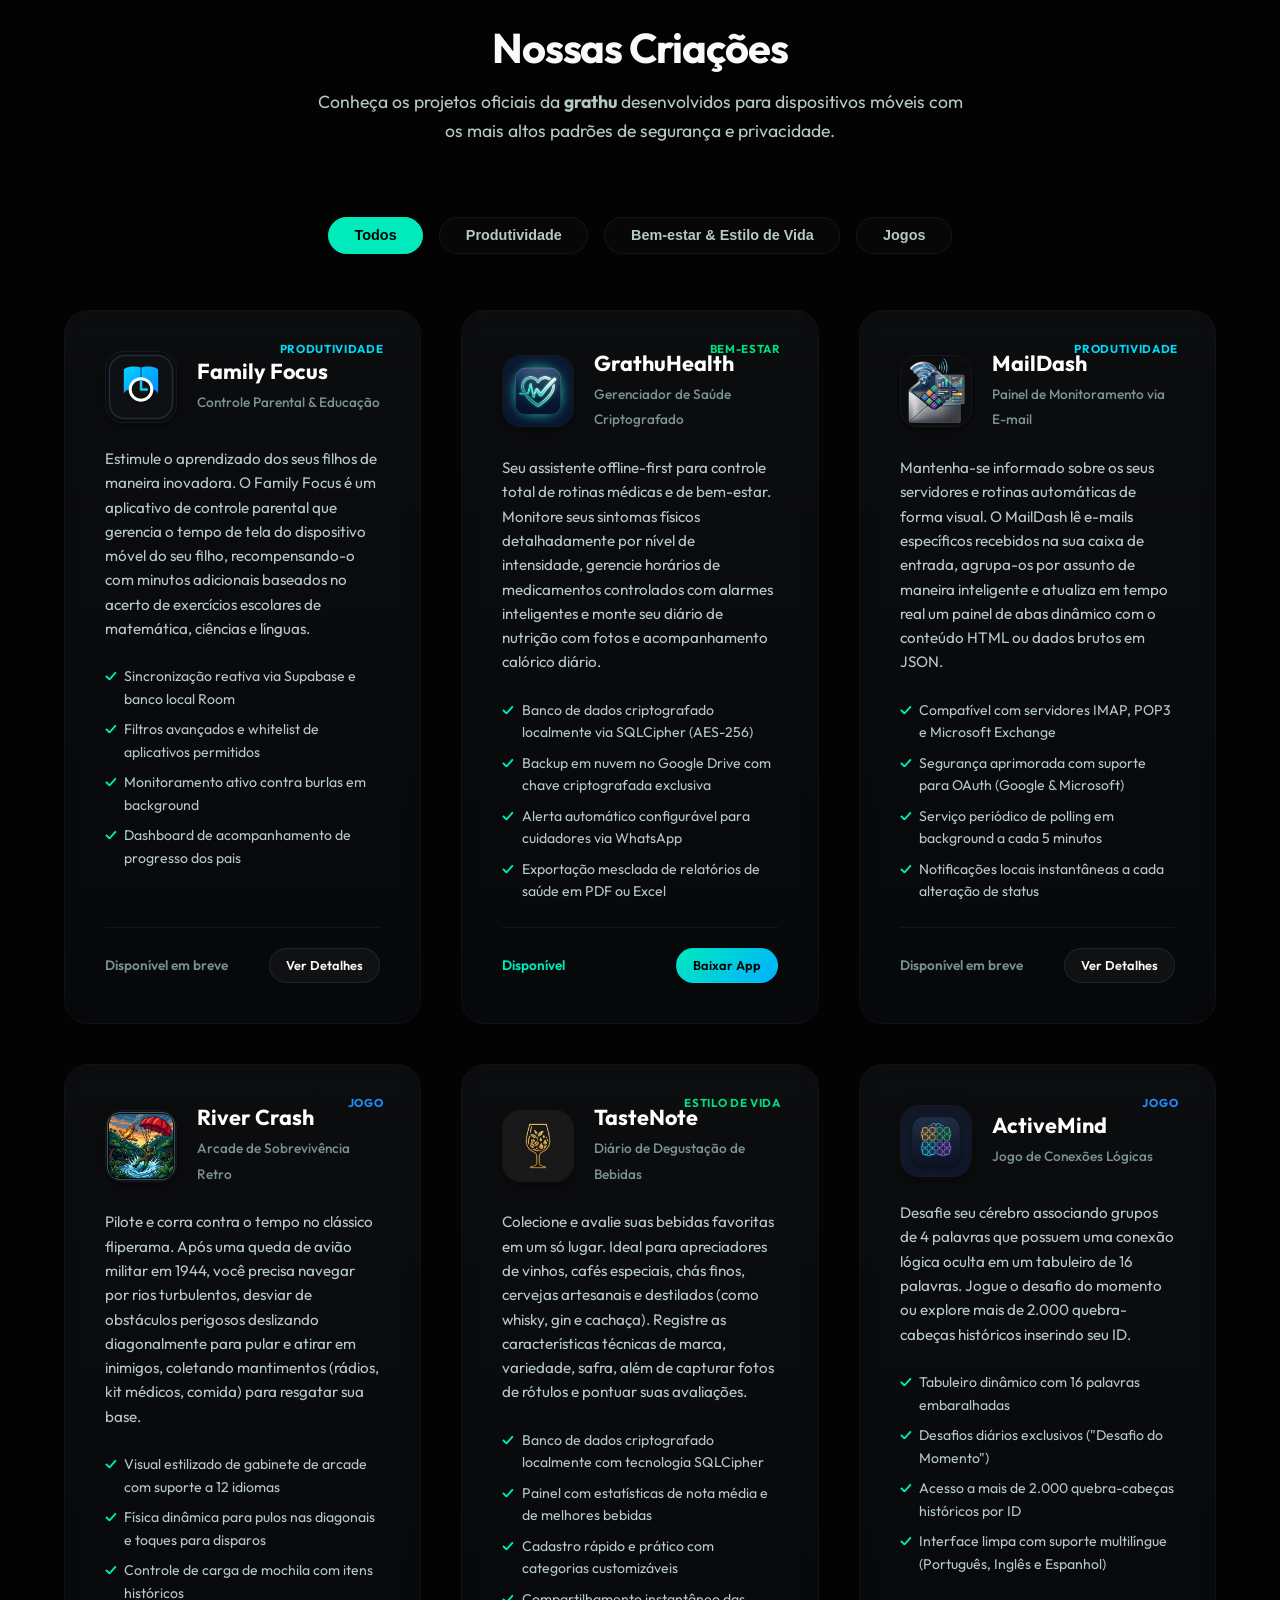
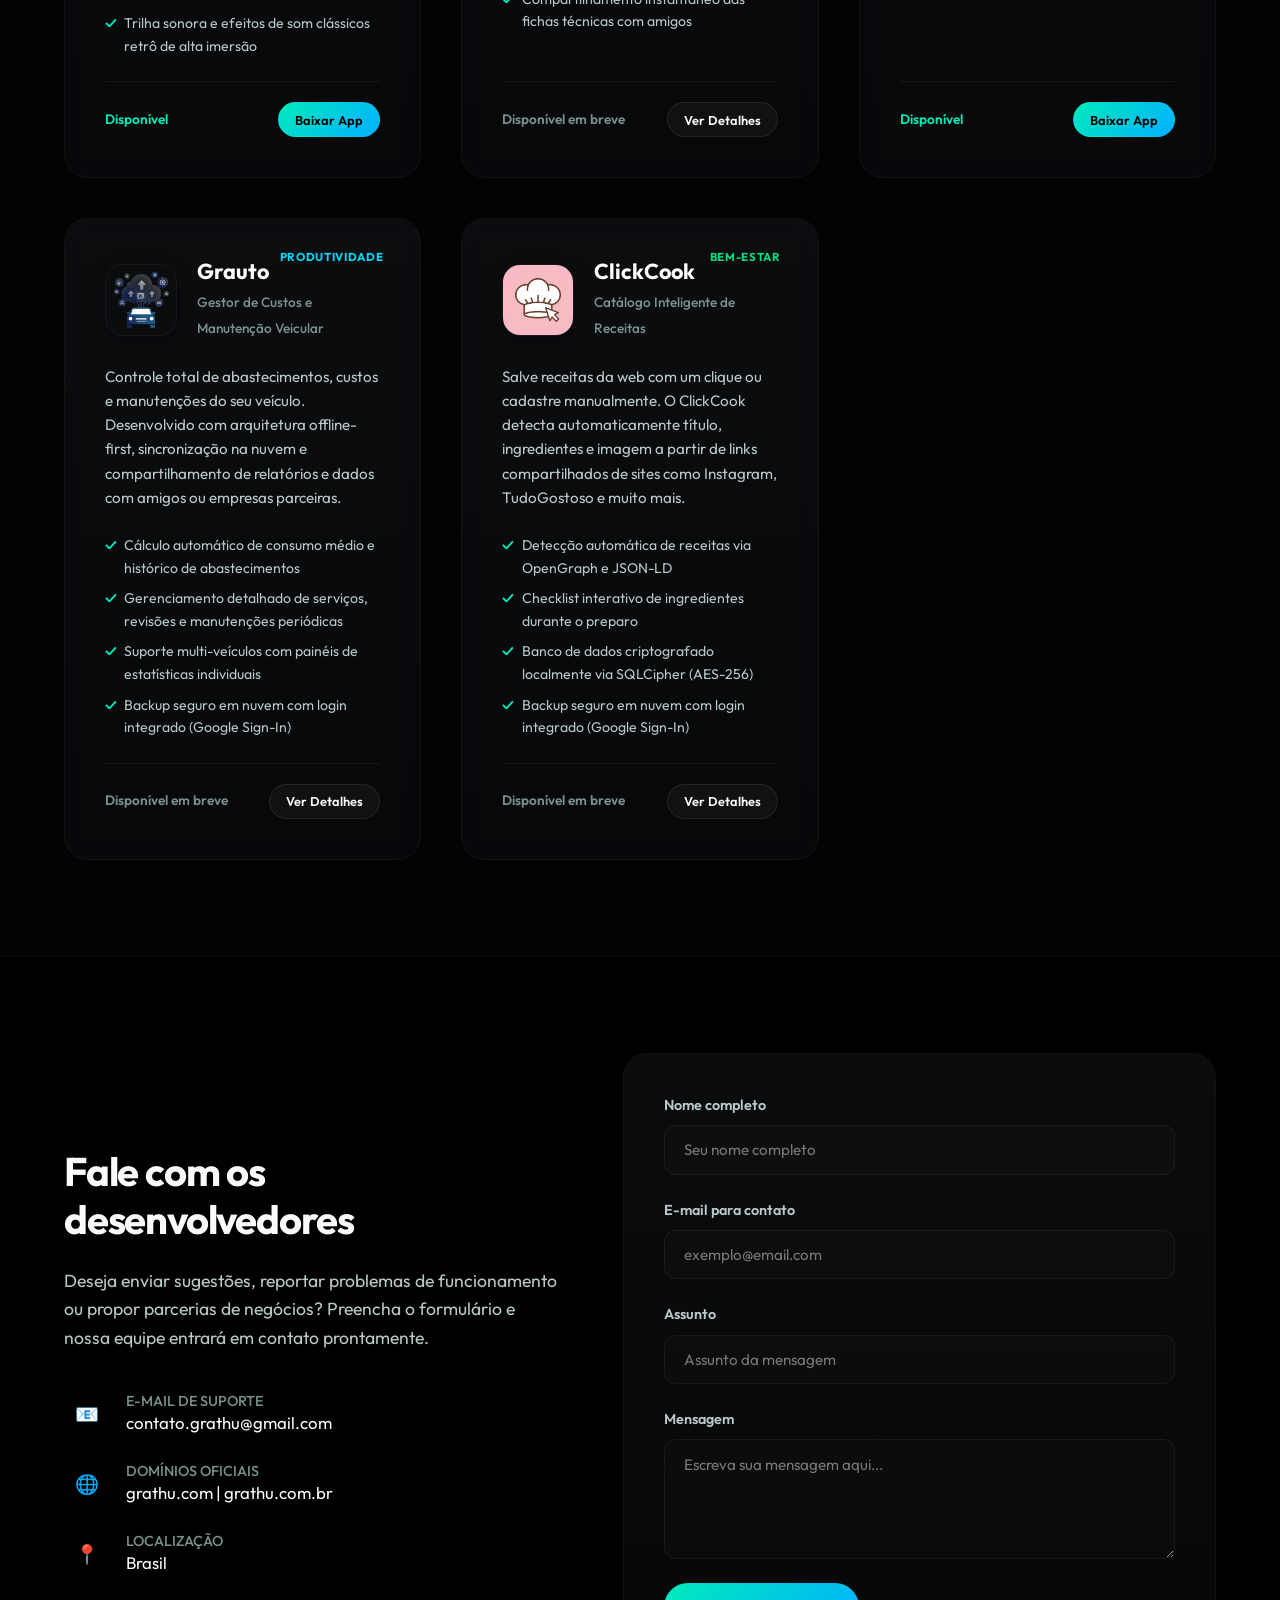
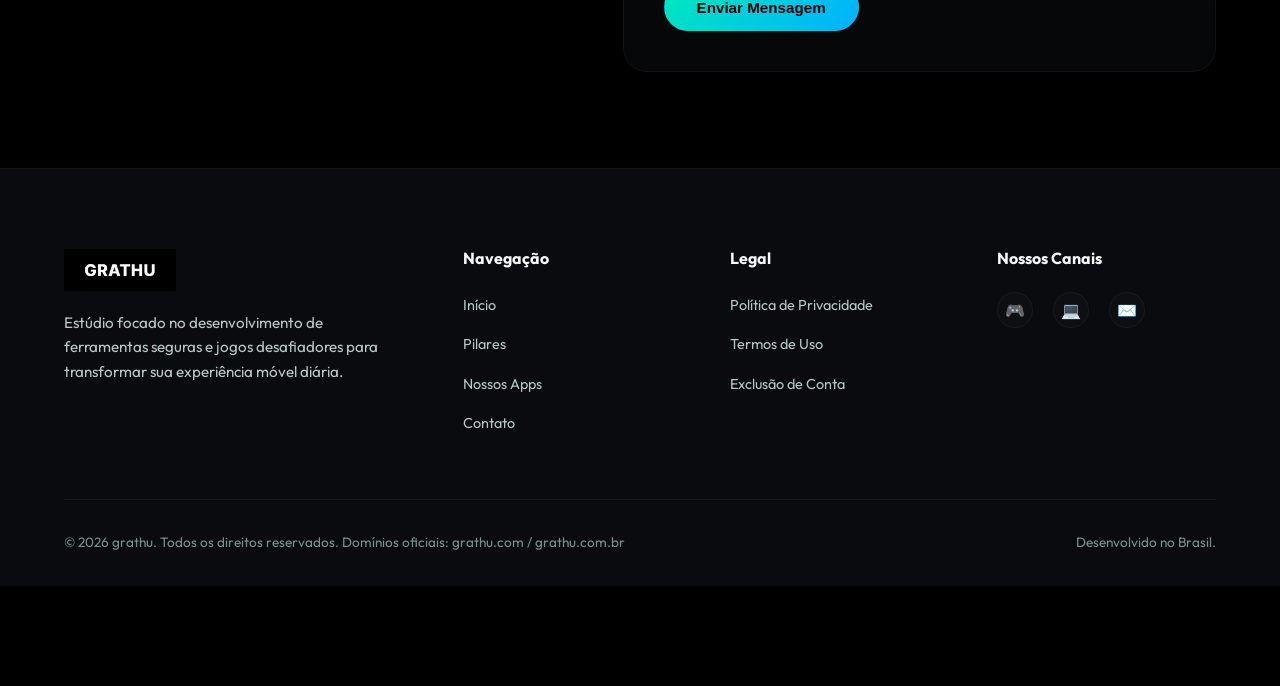
==== commit 554700f9: "Add ClickCook app to showcase and update privacy policy with Google Sign-In backup disclosure" ====
--- a/index.html
+++ b/index.html
@@ -298,6 +298,33 @@
             </div>
           </div>
         </div>
+
+        <!-- App 8: ClickCook (Well-being) -->
+        <div class="app-card-wrapper" data-category="wellbeing">
+          <div class="card-glass app-card">
+            <span class="app-badge badge-well">Bem-estar</span>
+            <div class="app-header">
+              <img src="assets/icon-clickcook.png" alt="ClickCook Icon" class="app-icon">
+              <div class="app-meta">
+                <h3>ClickCook</h3>
+                <span class="app-tagline">Catálogo Inteligente de Receitas</span>
+              </div>
+            </div>
+            <div class="app-body">
+              <p>Salve receitas da web com um clique ou cadastre manualmente. O ClickCook detecta automaticamente título, ingredientes e imagem a partir de links compartilhados de sites como Instagram, TudoGostoso e muito mais.</p>
+              <ul class="app-features">
+                <li>Detecção automática de receitas via OpenGraph e JSON-LD</li>
+                <li>Checklist interativo de ingredientes durante o preparo</li>
+                <li>Banco de dados criptografado localmente via SQLCipher (AES-256)</li>
+                <li>Backup seguro em nuvem com login integrado (Google Sign-In)</li>
+              </ul>
+            </div>
+            <div class="app-footer">
+              <span class="app-status">Disponível em breve</span>
+              <span class="btn btn-secondary btn-sm" style="padding: 0.4rem 1rem; font-size: 0.8rem;">Ver Detalhes</span>
+            </div>
+          </div>
+        </div>
       </div>
     </div>
   </section>
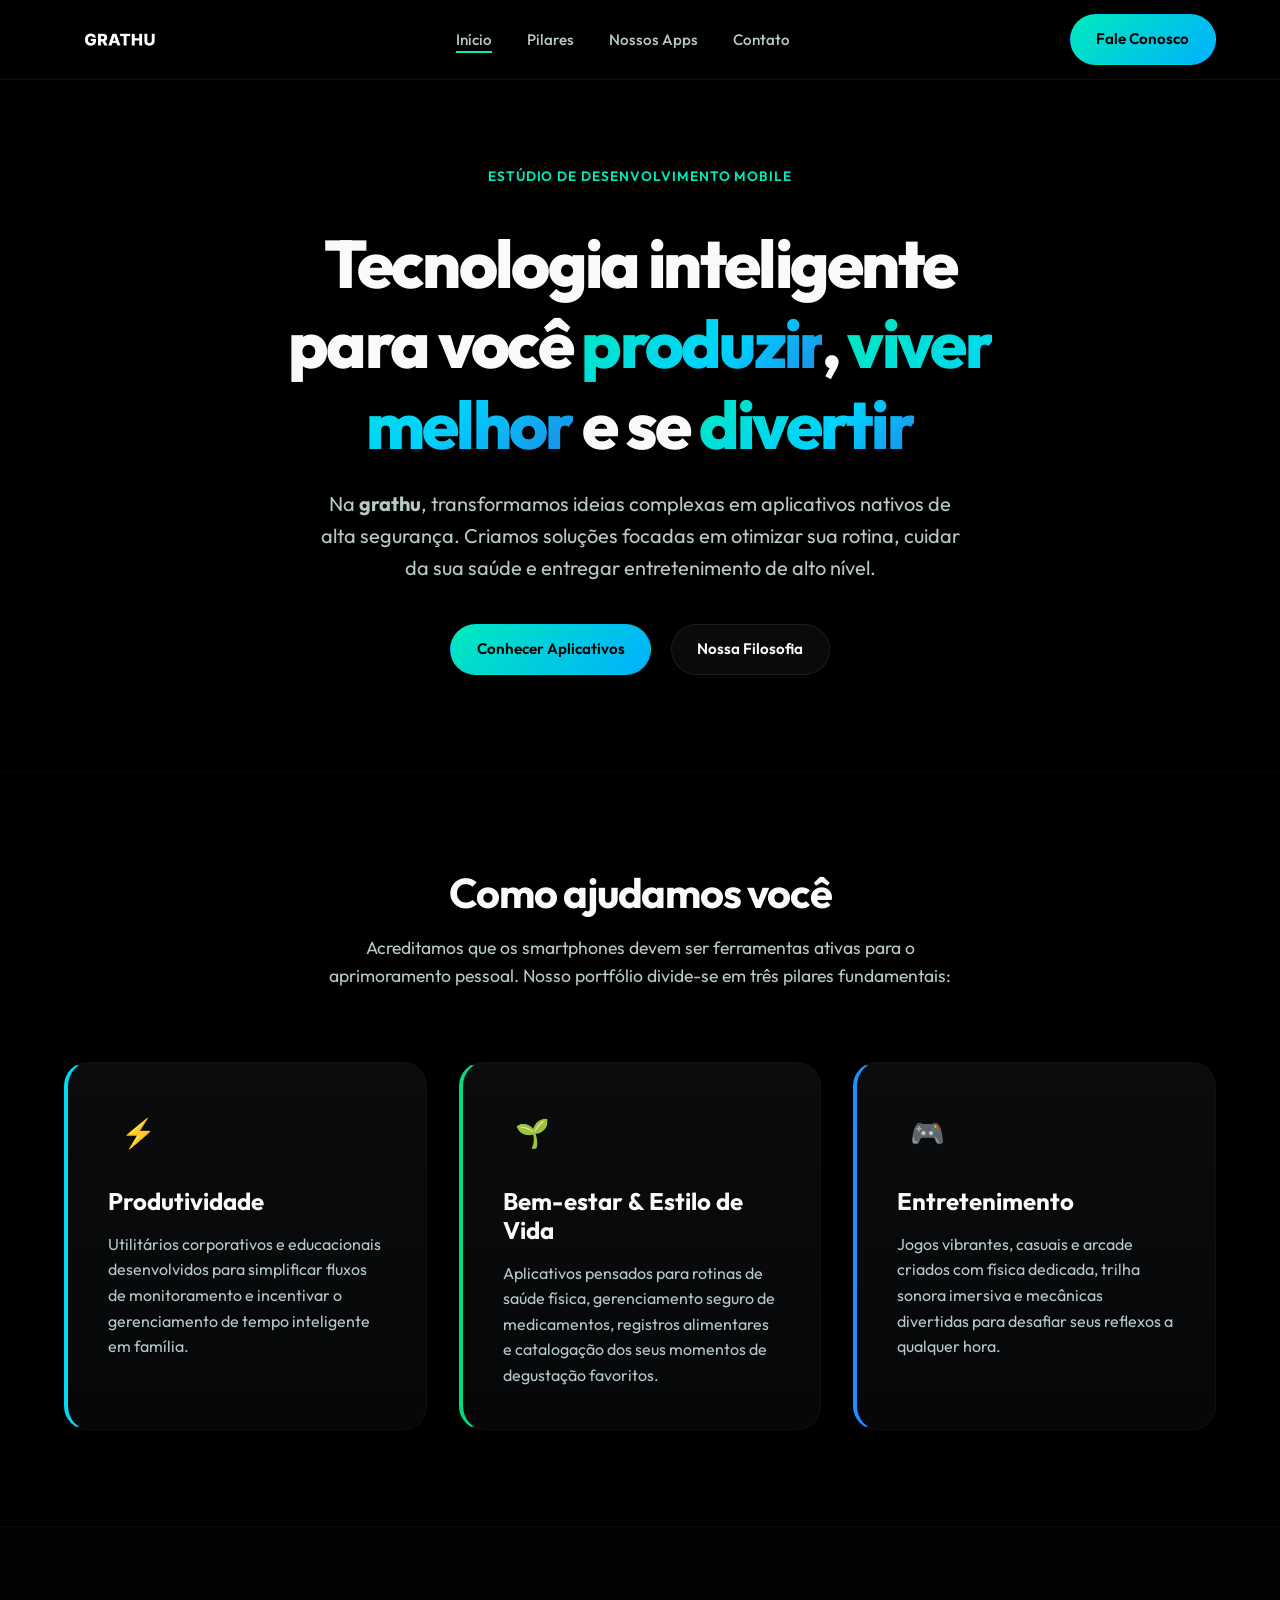
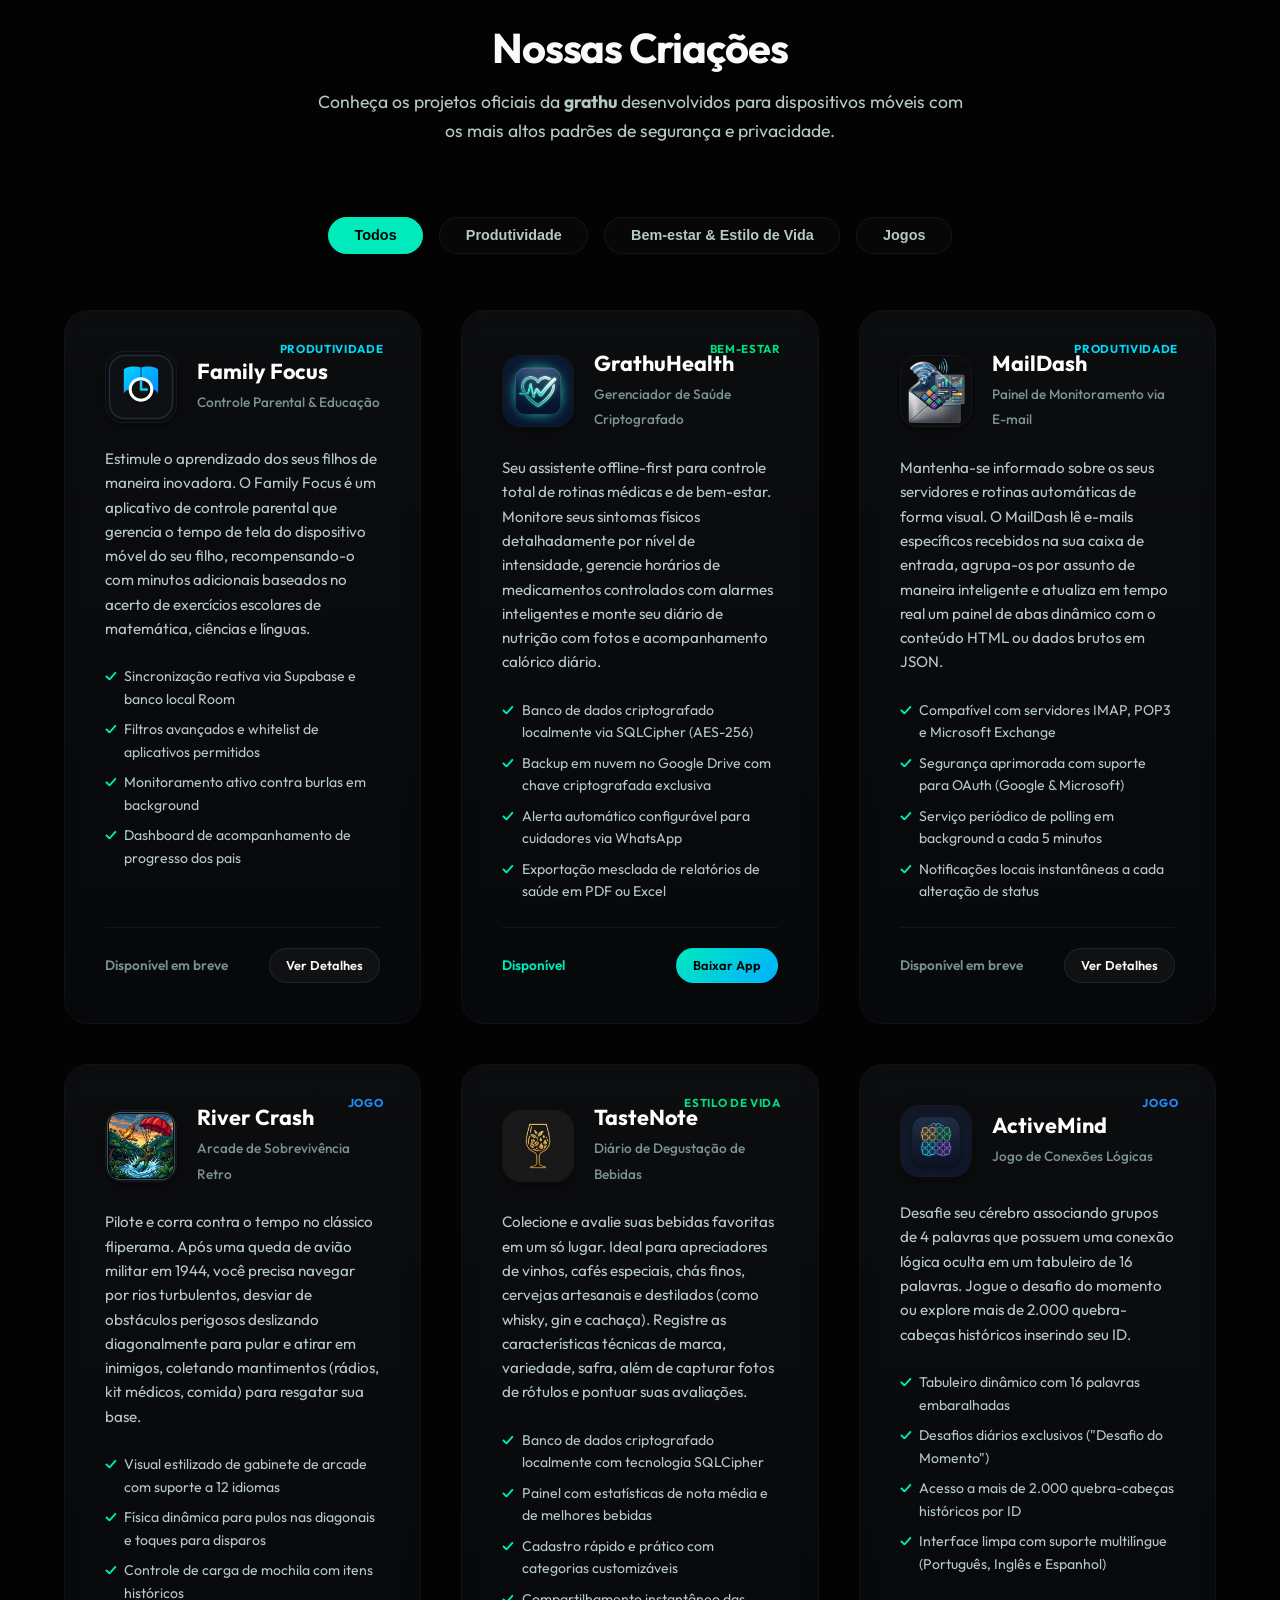
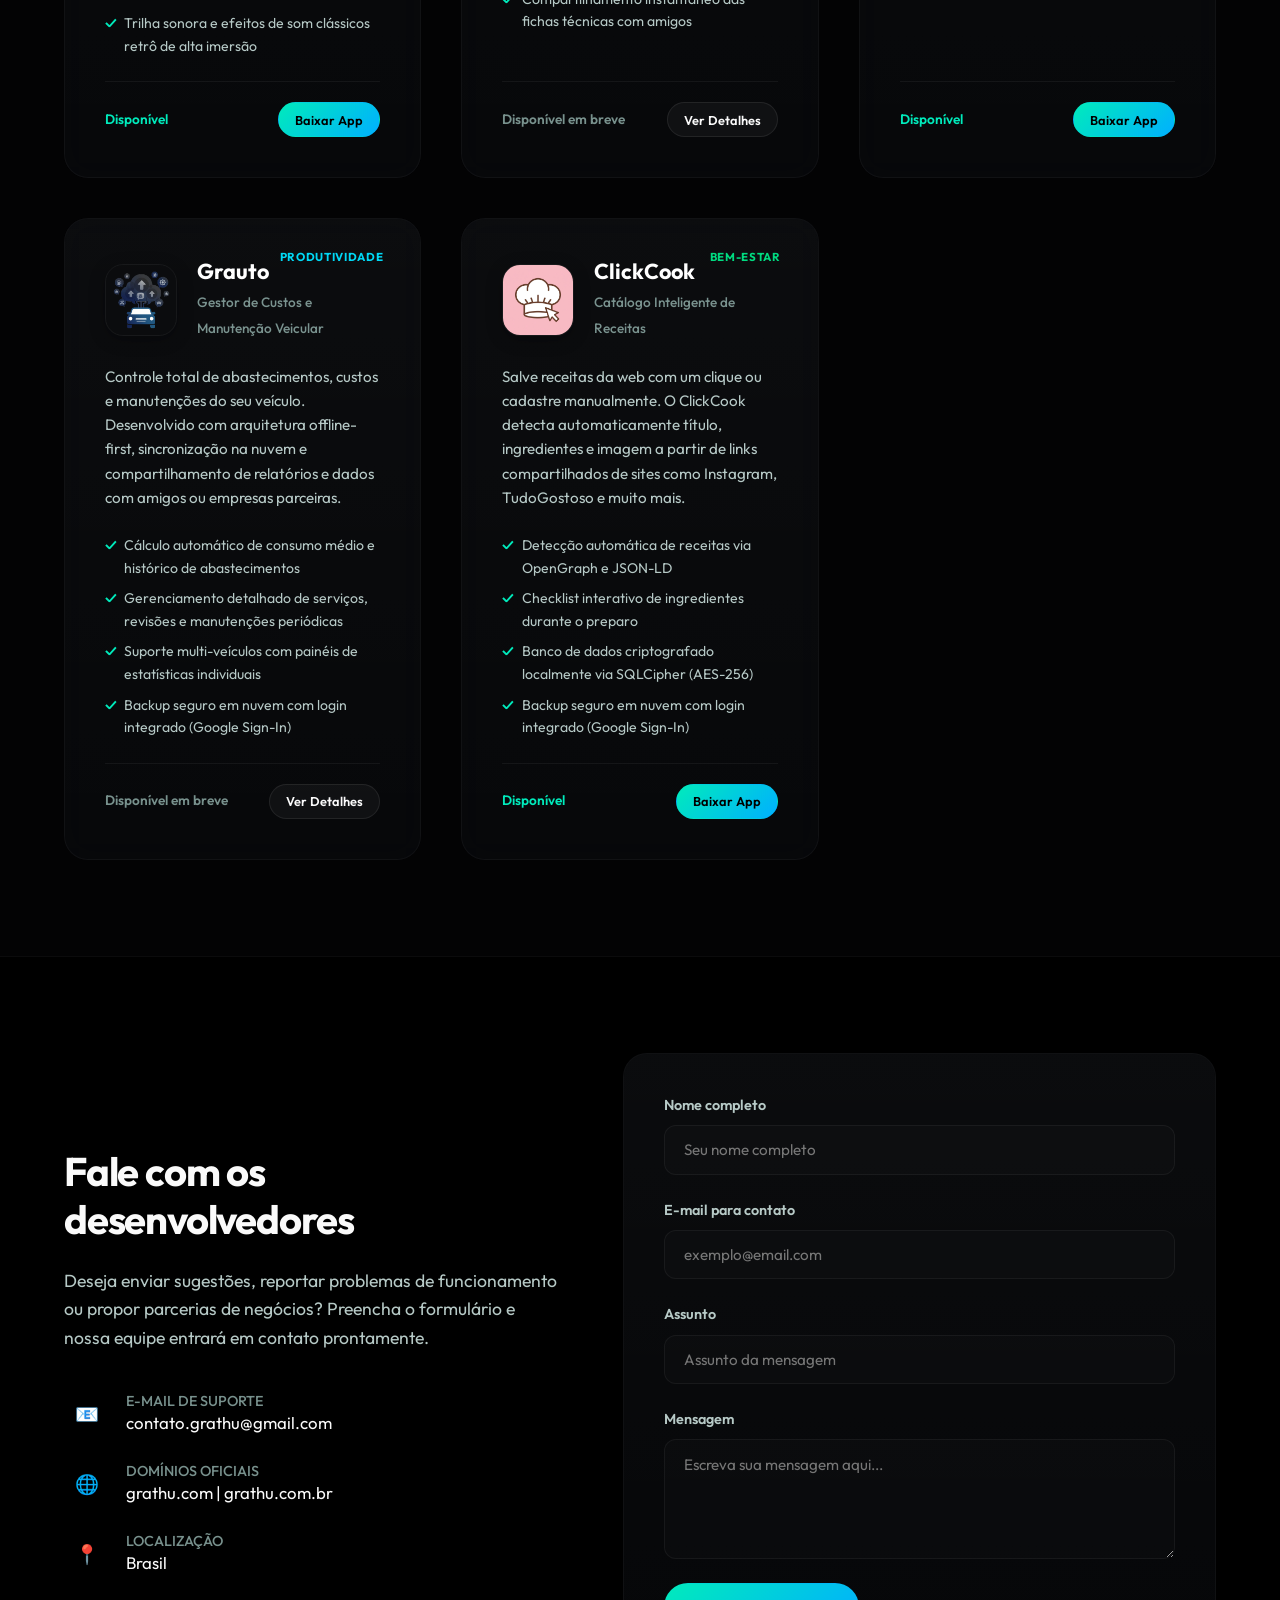
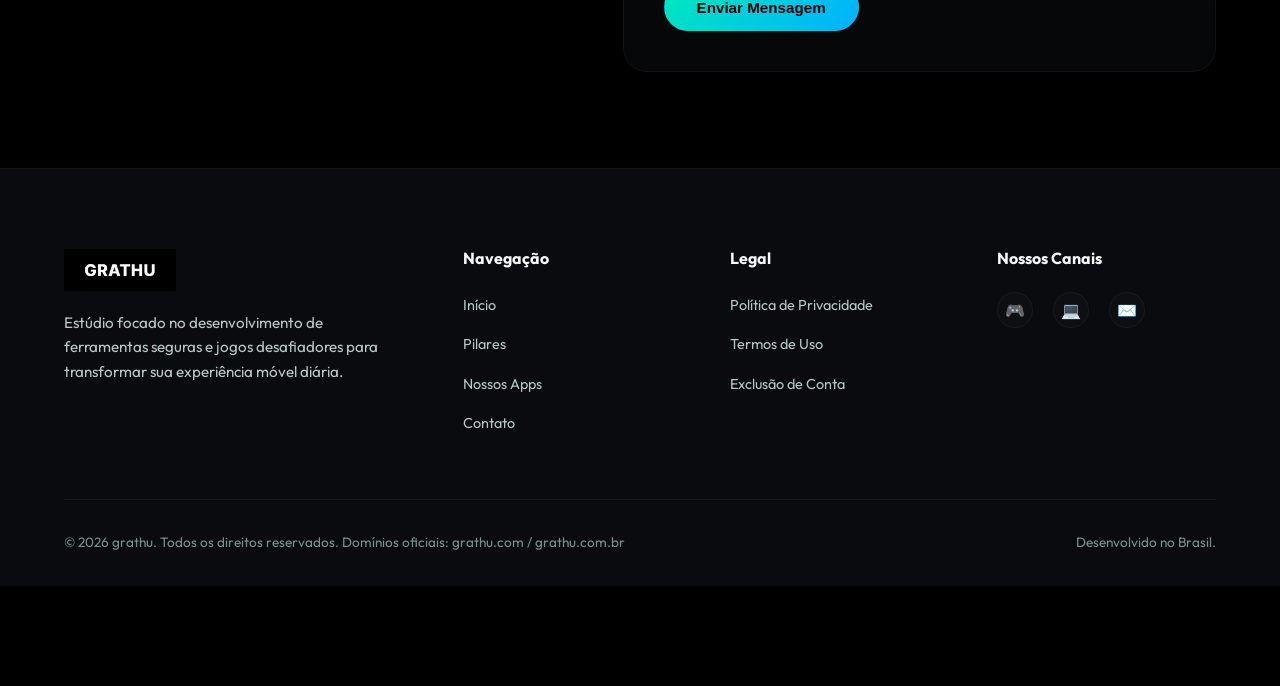
==== commit 0f46708d: "feat: add Google Play Store link for ClickCook app" ====
--- a/index.html
+++ b/index.html
@@ -320,8 +320,8 @@
               </ul>
             </div>
             <div class="app-footer">
-              <span class="app-status">Disponível em breve</span>
-              <span class="btn btn-secondary btn-sm" style="padding: 0.4rem 1rem; font-size: 0.8rem;">Ver Detalhes</span>
+              <span class="app-status" style="color: hsl(var(--primary));">Disponível</span>
+              <a href="https://play.google.com/store/apps/details?id=com.clickcook.click_cook" target="_blank" rel="noopener noreferrer" class="btn btn-primary btn-sm" style="padding: 0.4rem 1rem; font-size: 0.8rem; box-shadow: none;">Baixar App</a>
             </div>
           </div>
         </div>
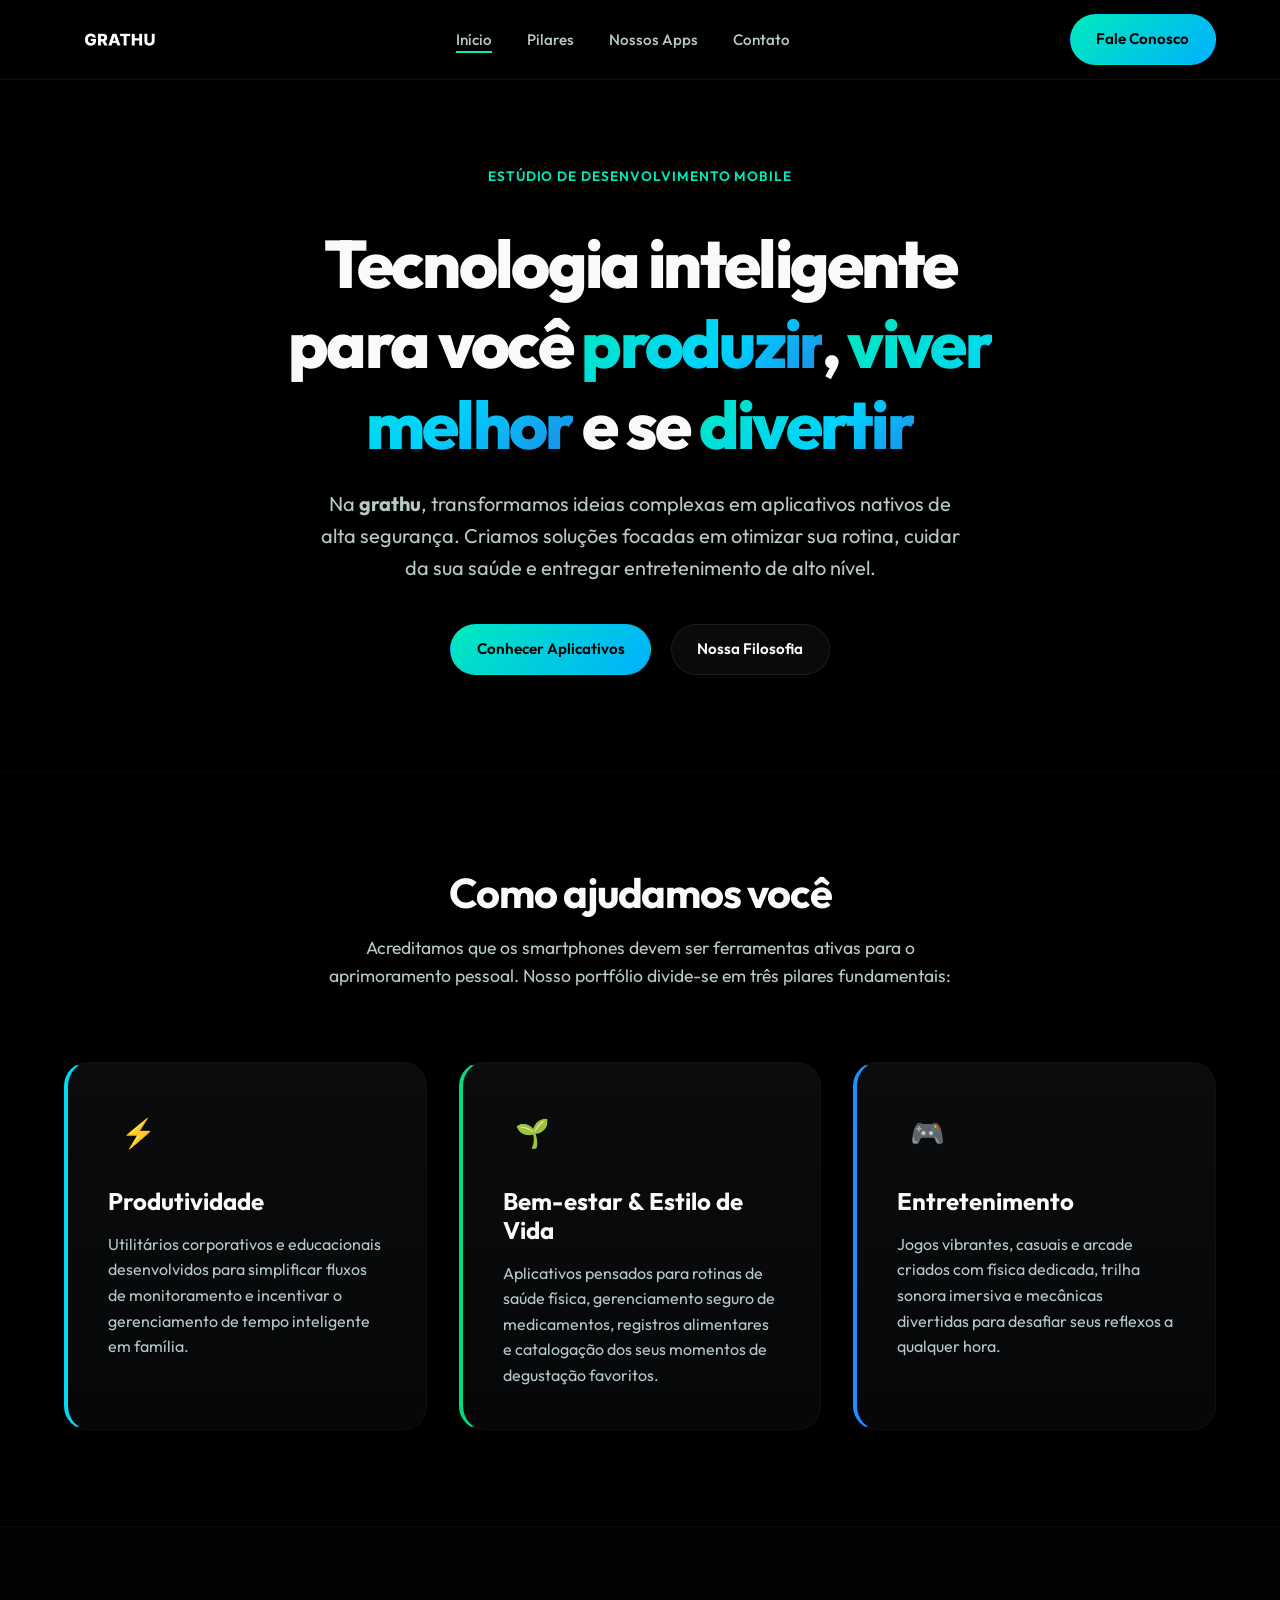
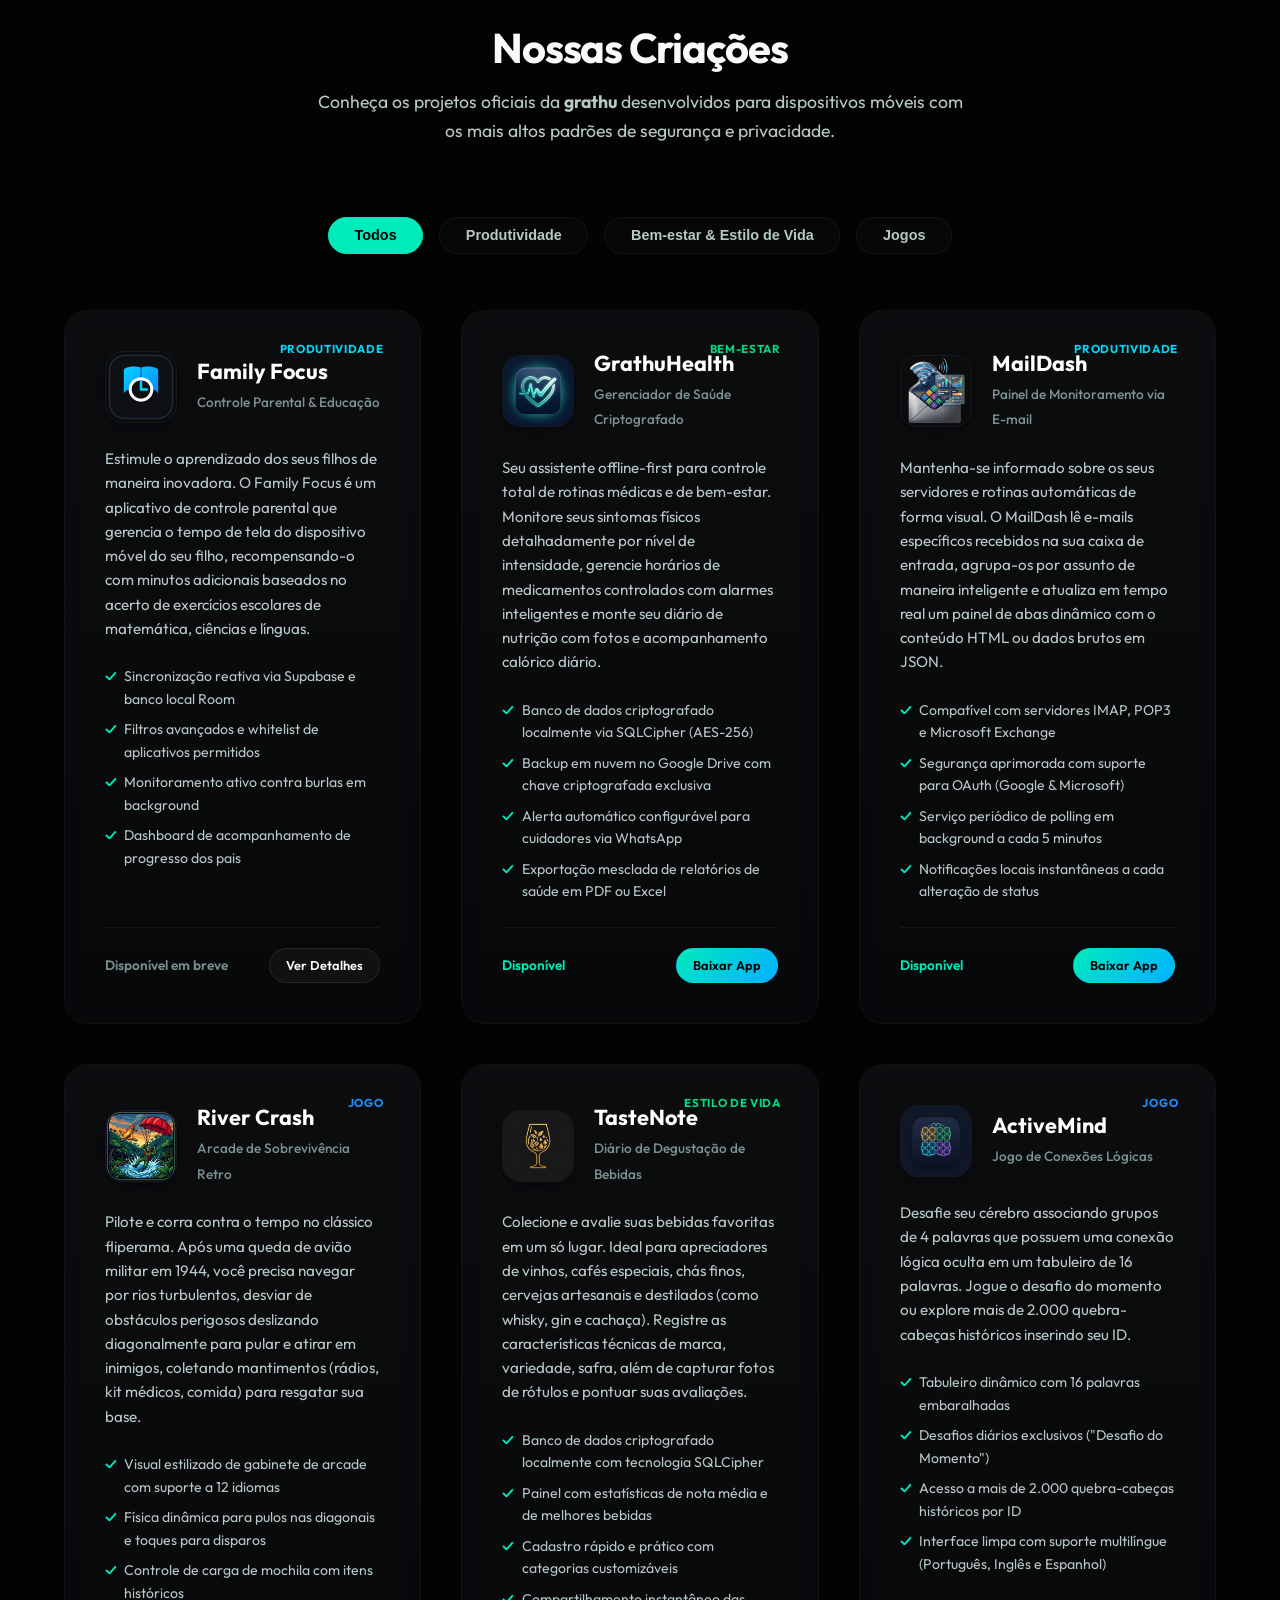
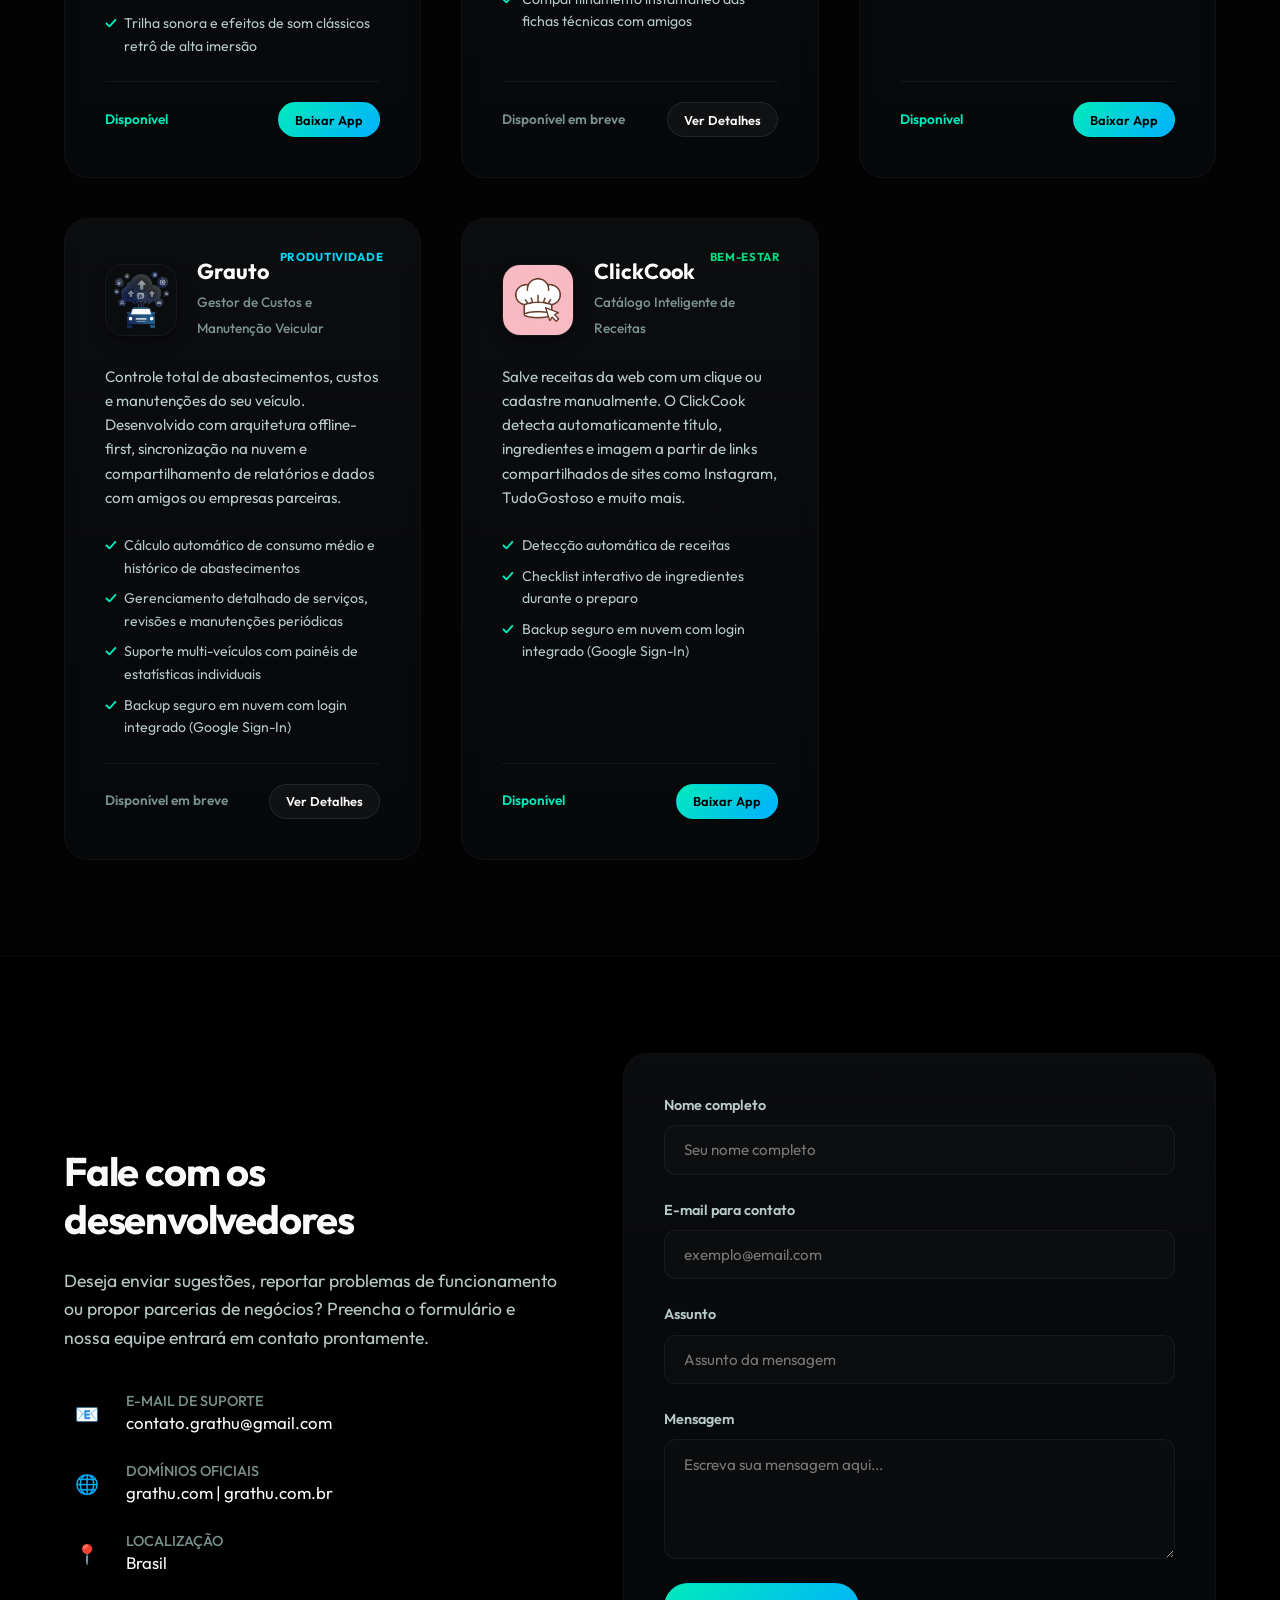
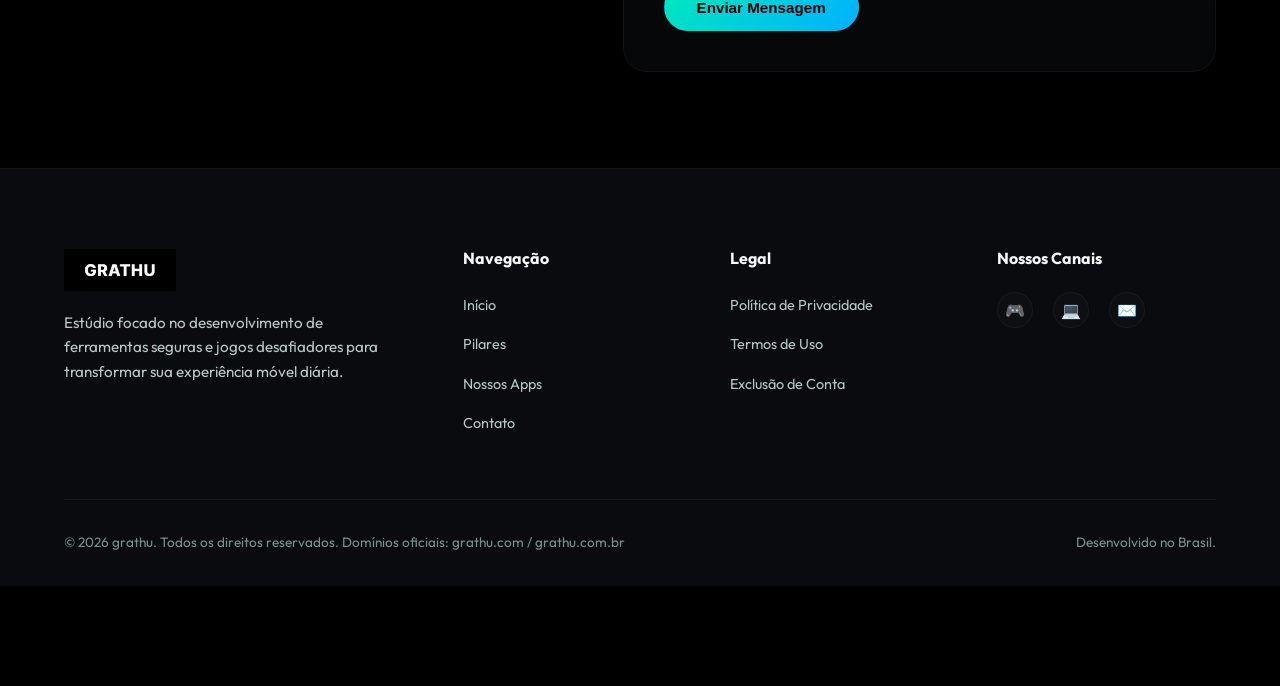
==== commit 94d5db41: "feat: add Google Play Store link for MailDash and update ClickCook card text" ====
--- a/index.html
+++ b/index.html
@@ -185,8 +185,8 @@
               </ul>
             </div>
             <div class="app-footer">
-              <span class="app-status">Disponível em breve</span>
-              <span class="btn btn-secondary btn-sm" style="padding: 0.4rem 1rem; font-size: 0.8rem;">Ver Detalhes</span>
+              <span class="app-status" style="color: hsl(var(--primary));">Disponível</span>
+              <a href="https://play.google.com/store/apps/details?id=com.grathu.maildash" target="_blank" rel="noopener noreferrer" class="btn btn-primary btn-sm" style="padding: 0.4rem 1rem; font-size: 0.8rem; box-shadow: none;">Baixar App</a>
             </div>
           </div>
         </div>
@@ -313,9 +313,8 @@
             <div class="app-body">
               <p>Salve receitas da web com um clique ou cadastre manualmente. O ClickCook detecta automaticamente título, ingredientes e imagem a partir de links compartilhados de sites como Instagram, TudoGostoso e muito mais.</p>
               <ul class="app-features">
-                <li>Detecção automática de receitas via OpenGraph e JSON-LD</li>
+                <li>Detecção automática de receitas</li>
                 <li>Checklist interativo de ingredientes durante o preparo</li>
-                <li>Banco de dados criptografado localmente via SQLCipher (AES-256)</li>
                 <li>Backup seguro em nuvem com login integrado (Google Sign-In)</li>
               </ul>
             </div>
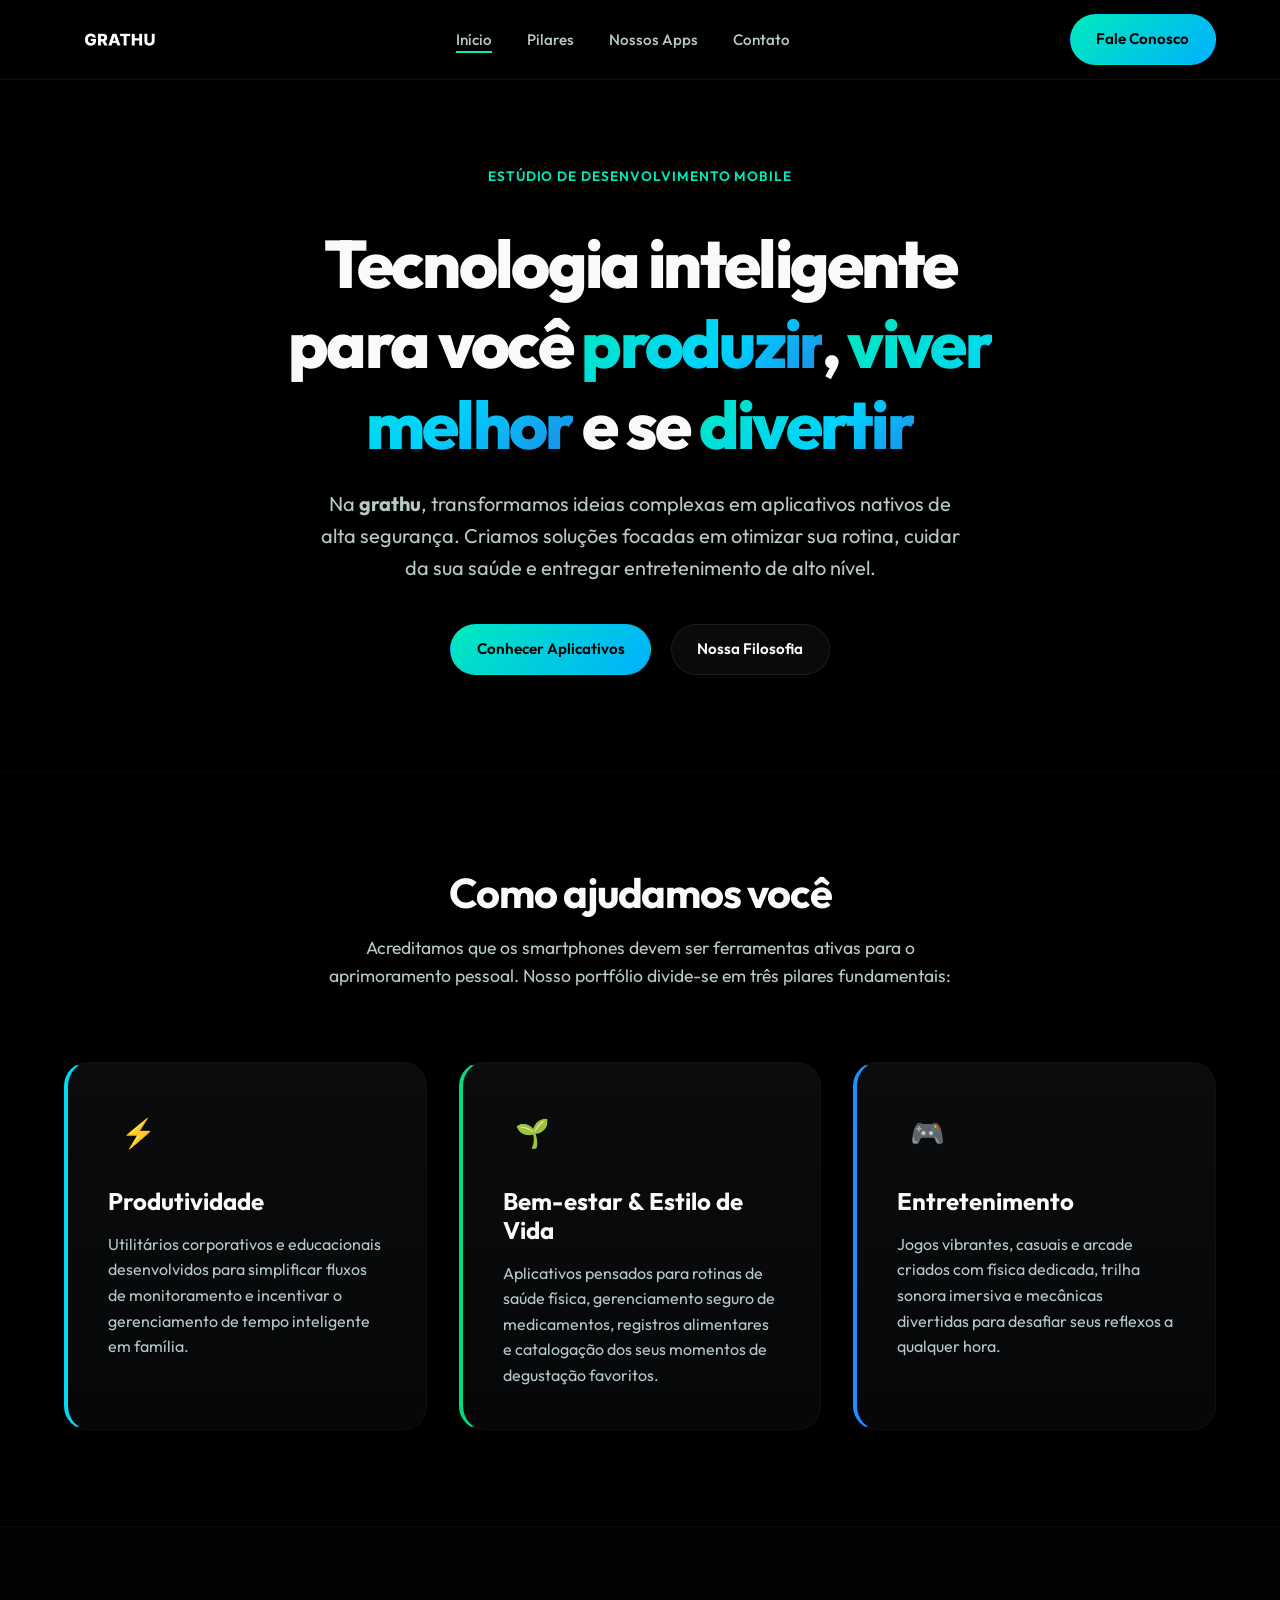
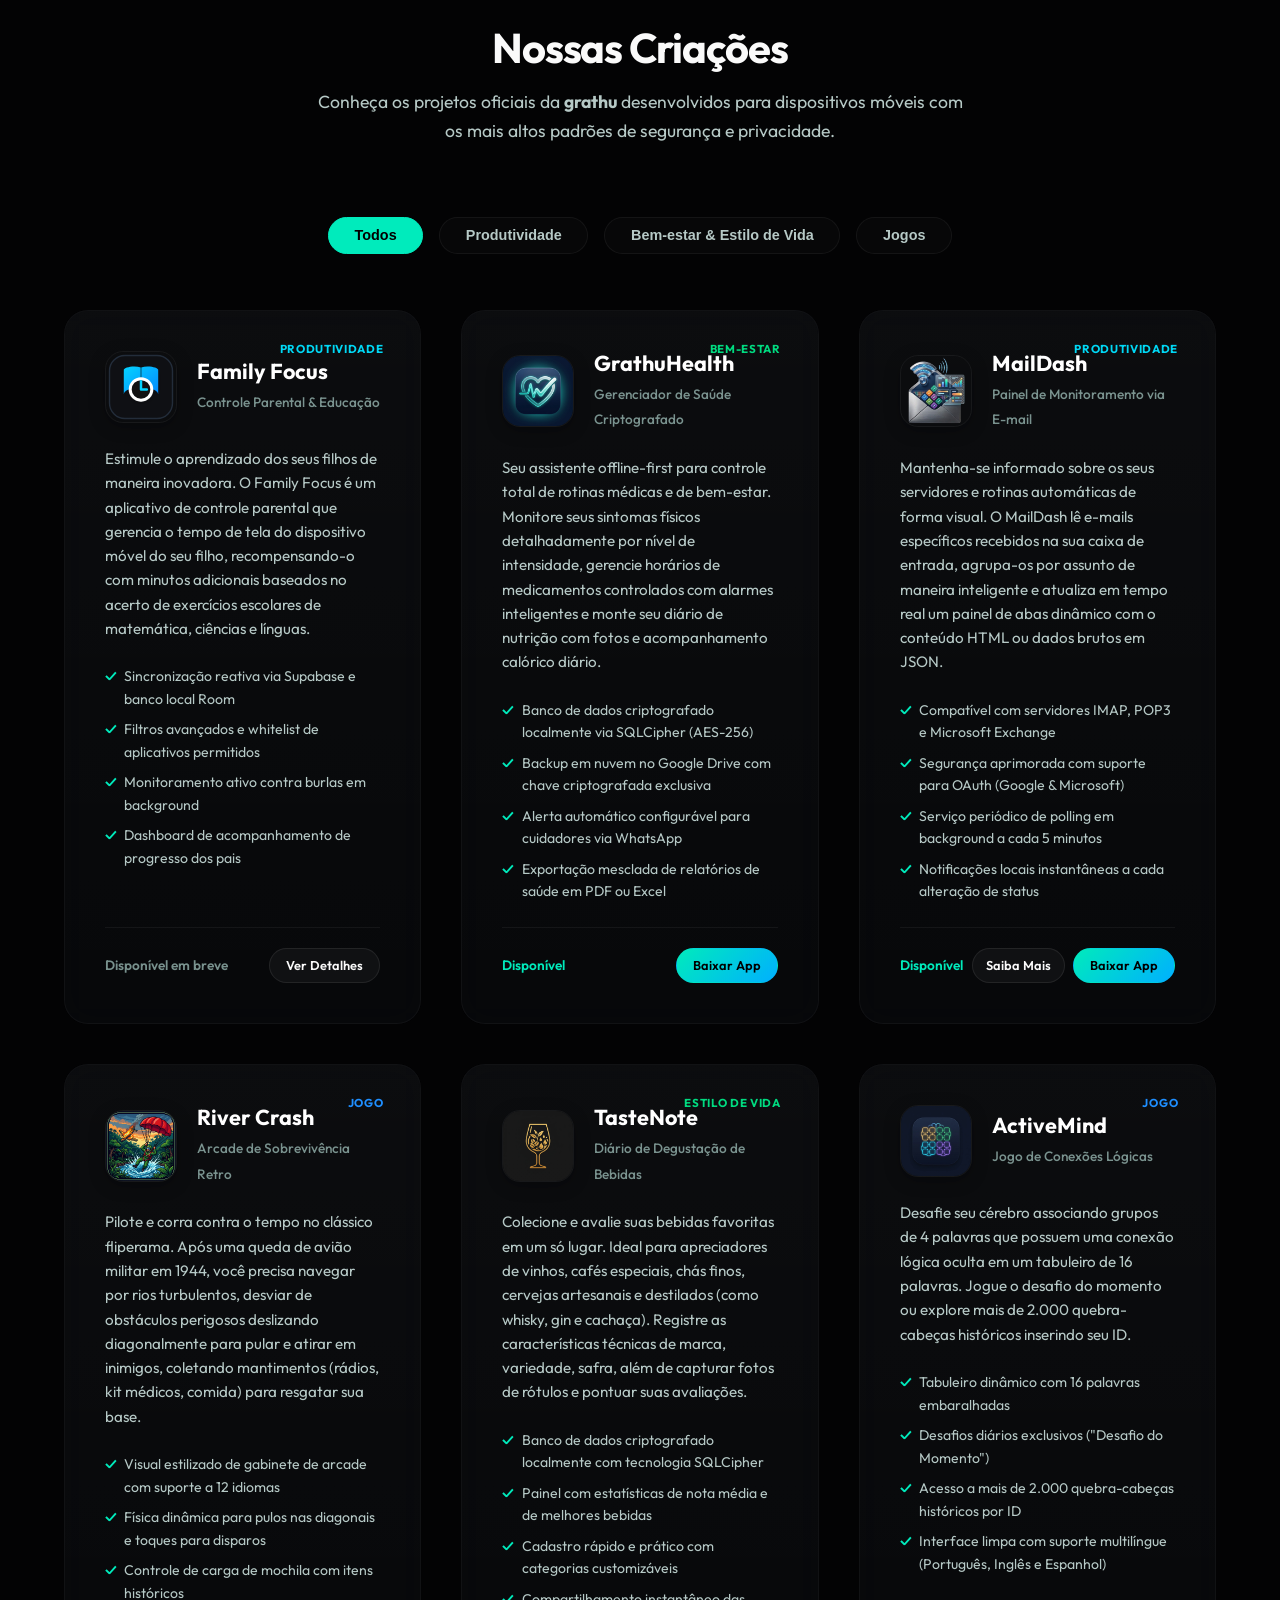
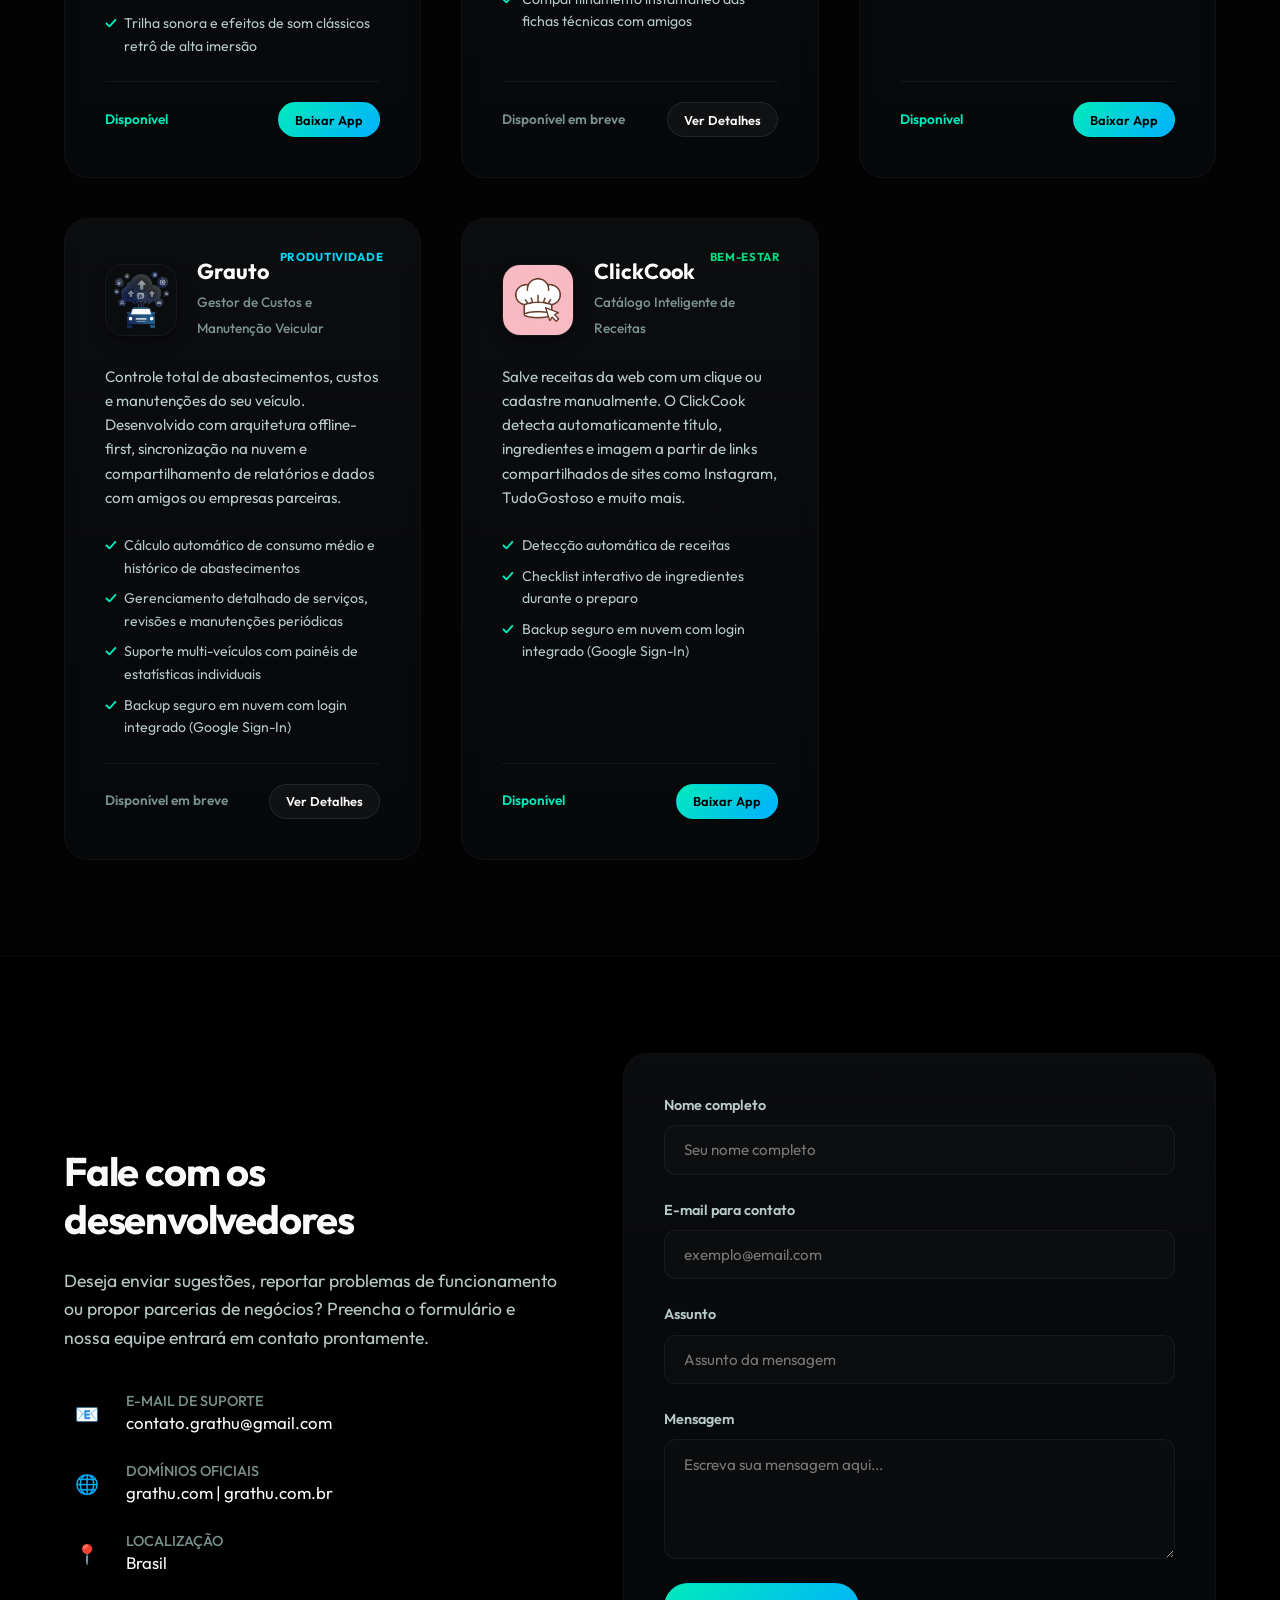
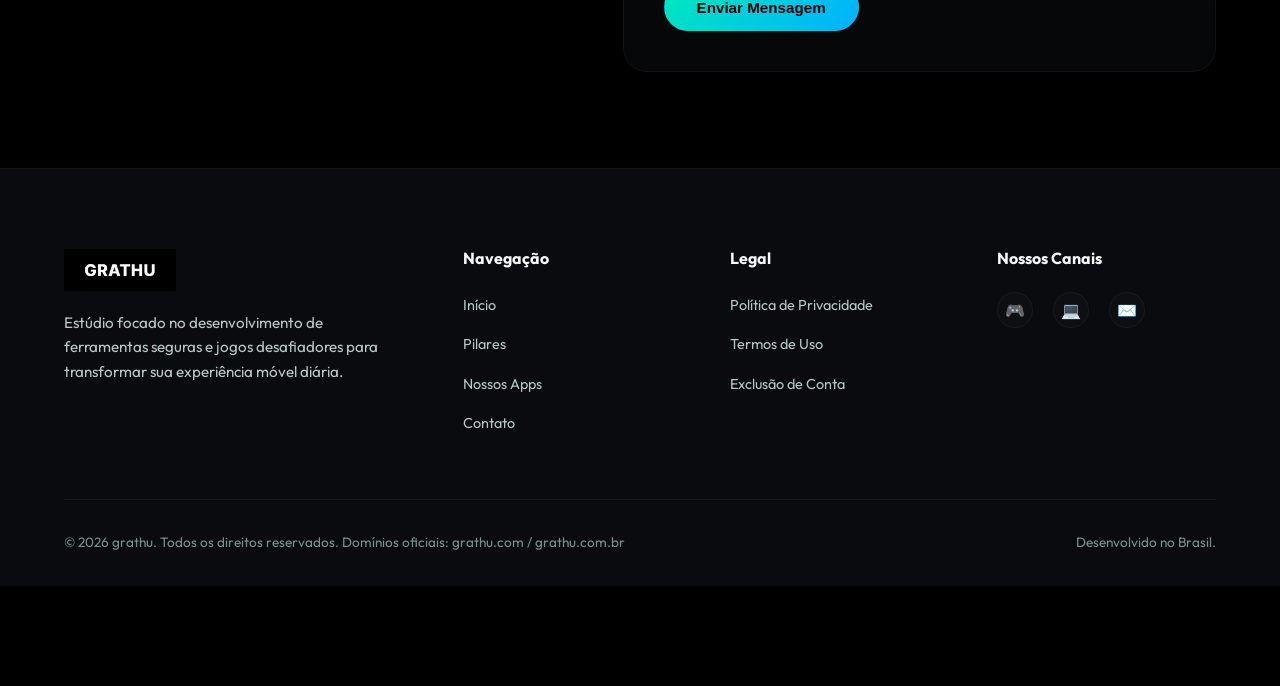
==== commit afa1cd61: "feat: add dedicated MailDash public landing page for Google Cloud OAuth verification" ====
--- a/index.html
+++ b/index.html
@@ -186,7 +186,10 @@
             </div>
             <div class="app-footer">
               <span class="app-status" style="color: hsl(var(--primary));">Disponível</span>
-              <a href="https://play.google.com/store/apps/details?id=com.grathu.maildash" target="_blank" rel="noopener noreferrer" class="btn btn-primary btn-sm" style="padding: 0.4rem 1rem; font-size: 0.8rem; box-shadow: none;">Baixar App</a>
+              <div style="display: flex; gap: 0.5rem;">
+                <a href="maildash.html" class="btn btn-secondary btn-sm" style="padding: 0.4rem 0.8rem; font-size: 0.8rem;">Saiba Mais</a>
+                <a href="https://play.google.com/store/apps/details?id=com.grathu.maildash" target="_blank" rel="noopener noreferrer" class="btn btn-primary btn-sm" style="padding: 0.4rem 1rem; font-size: 0.8rem; box-shadow: none;">Baixar App</a>
+              </div>
             </div>
           </div>
         </div>
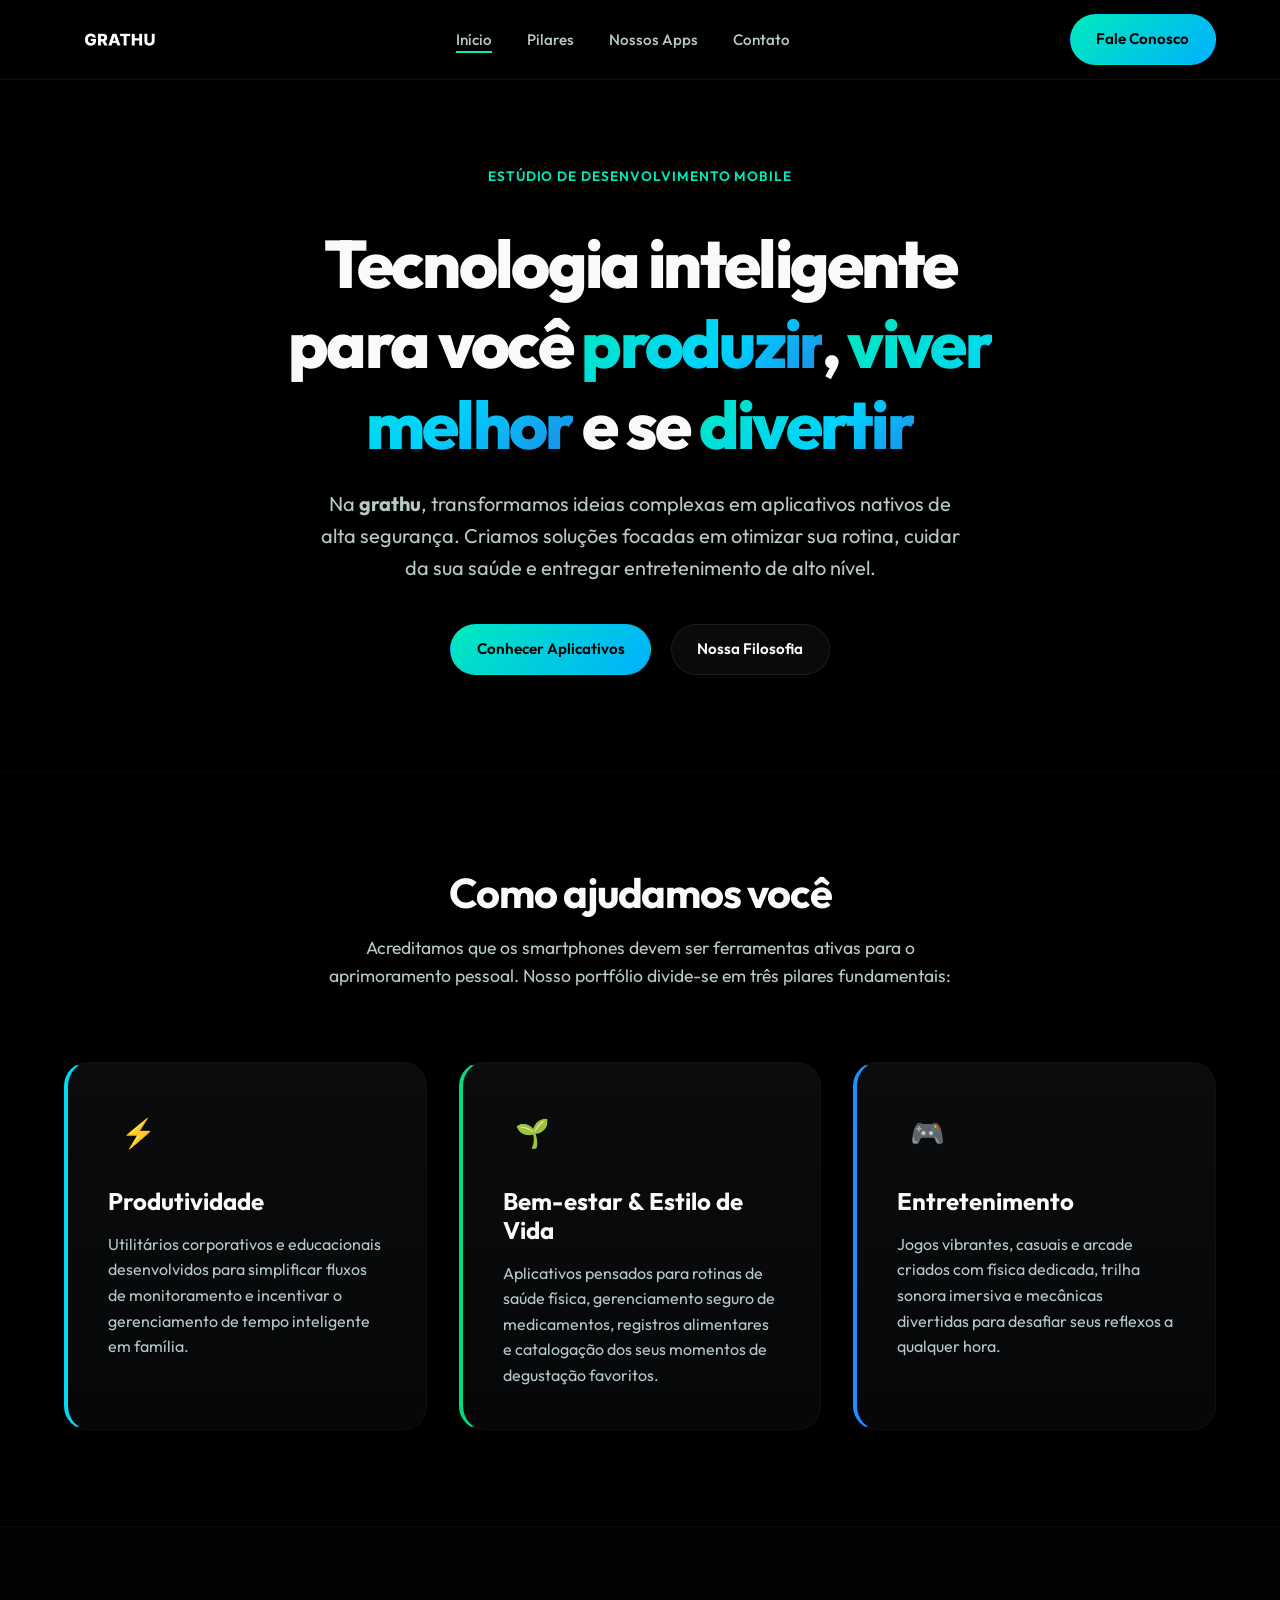
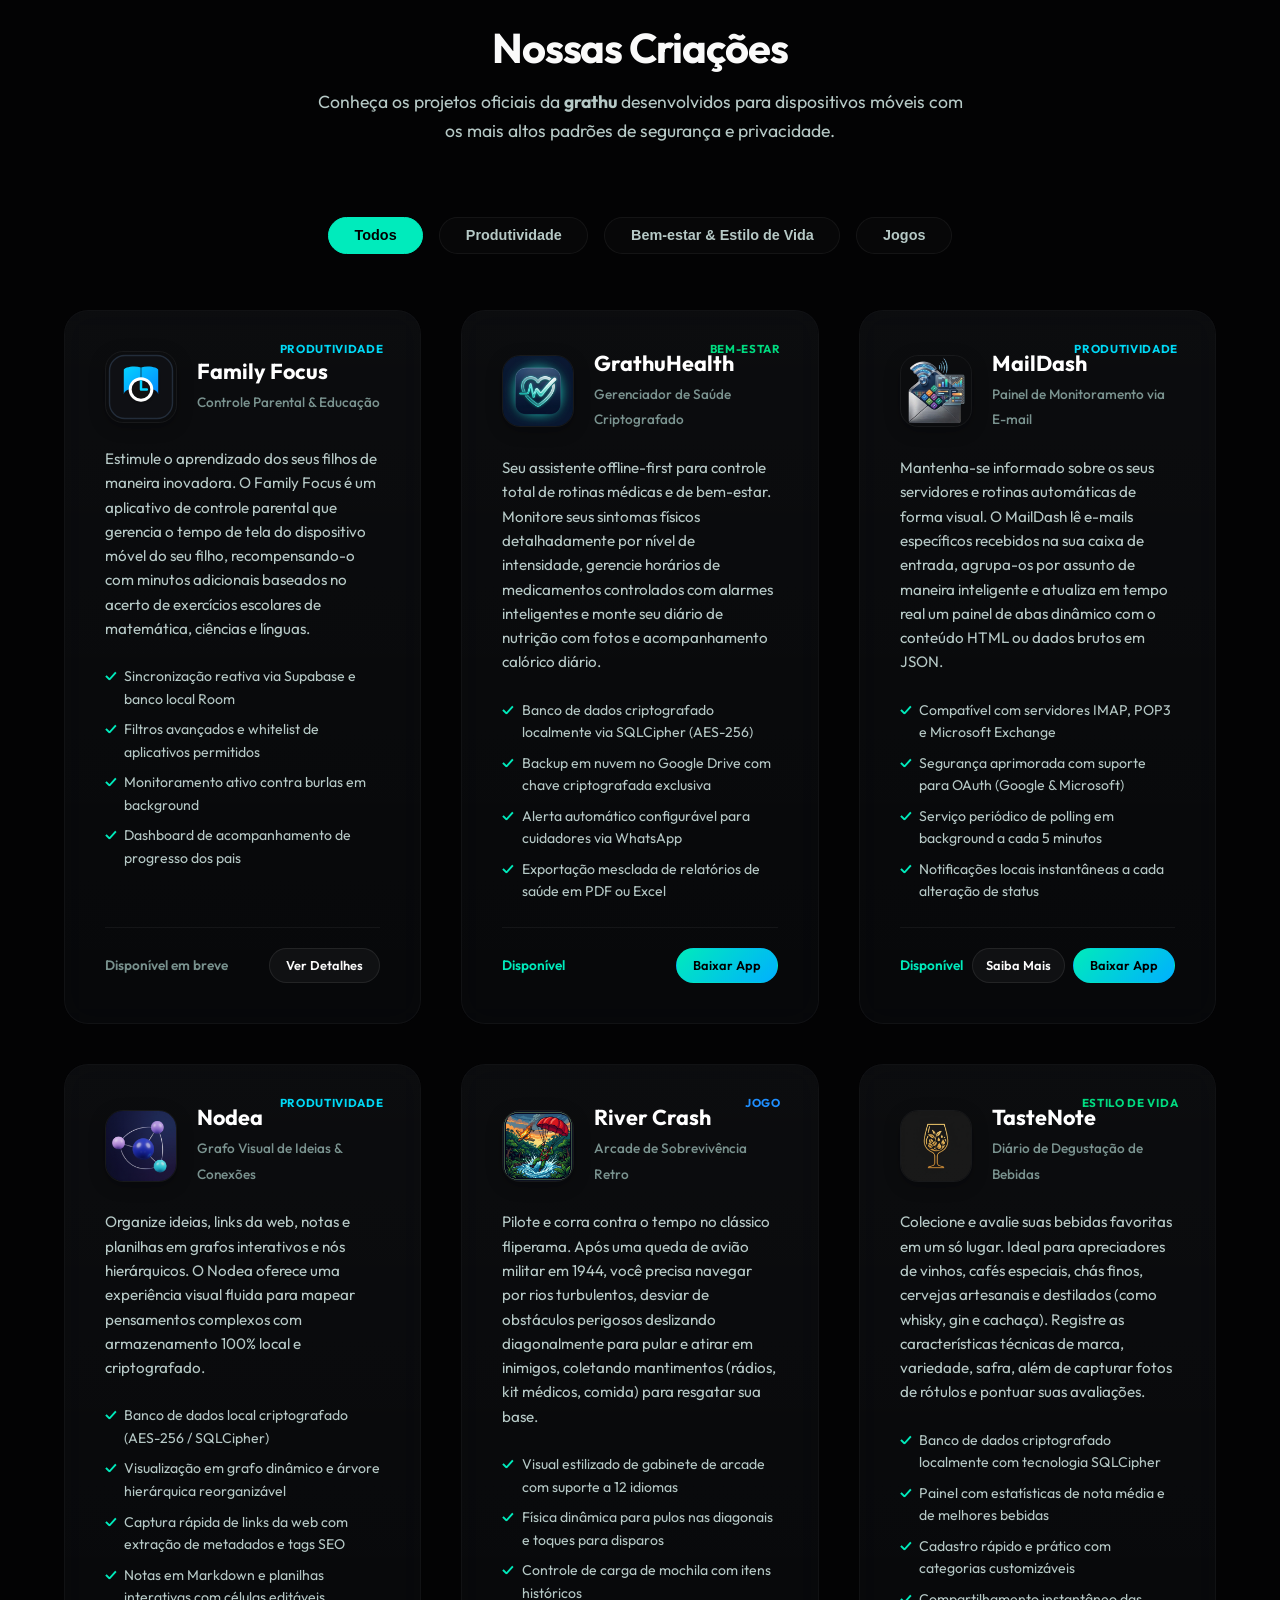
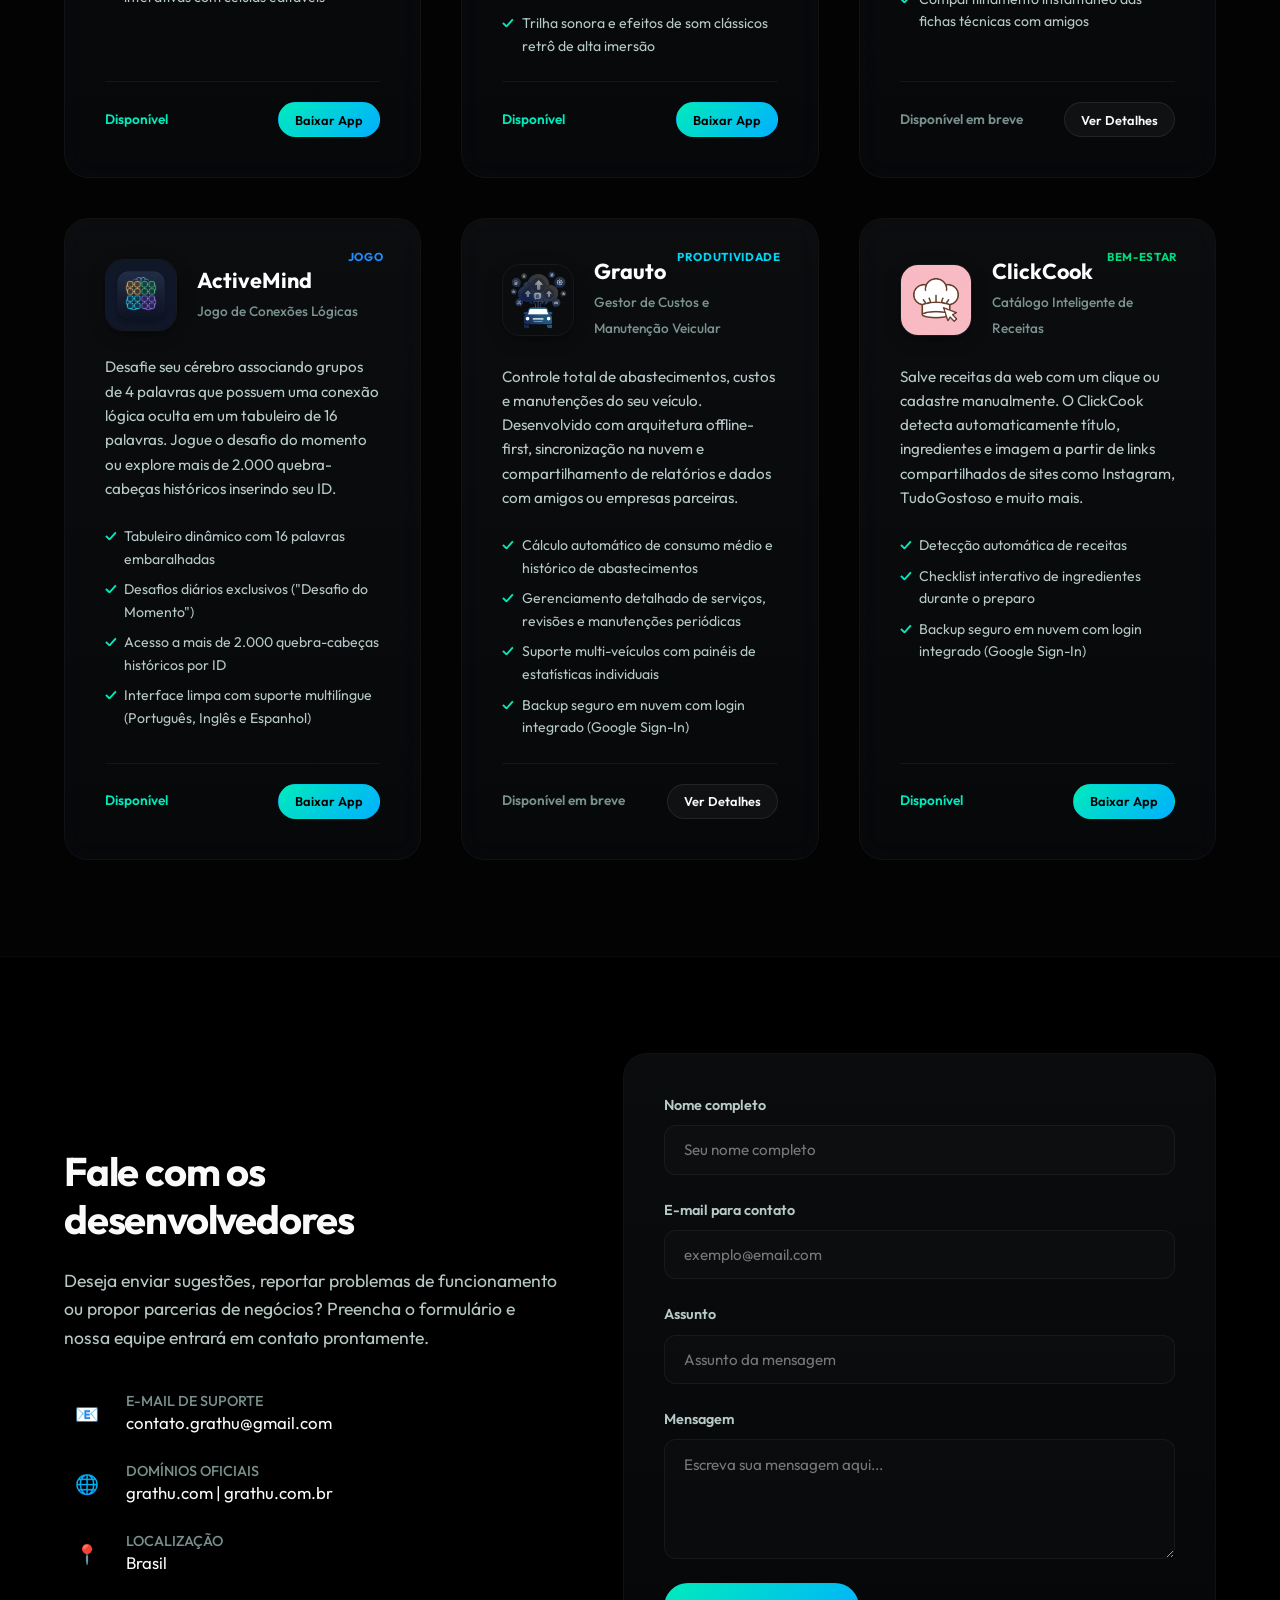
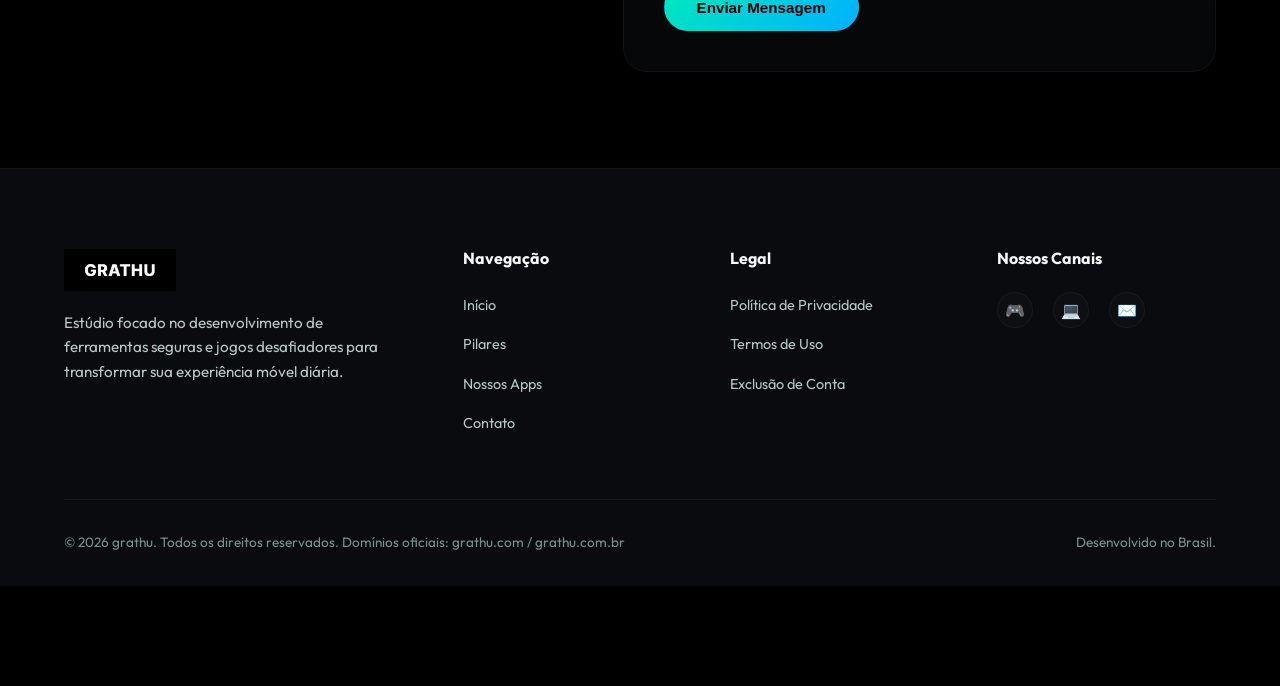
==== commit 4defdfe1: "feat: adiciona app Nodea ao portfolio e catalogo de promocoes" ====
--- a/index.html
+++ b/index.html
@@ -194,6 +194,33 @@
           </div>
         </div>
 
+        <!-- App 3.5: Nodea (Productivity) -->
+        <div class="app-card-wrapper" data-category="productivity">
+          <div class="card-glass app-card">
+            <span class="app-badge badge-prod">Produtividade</span>
+            <div class="app-header">
+              <img src="assets/icon-nodea.png" alt="Nodea Icon" class="app-icon">
+              <div class="app-meta">
+                <h3>Nodea</h3>
+                <span class="app-tagline">Grafo Visual de Ideias & Conexões</span>
+              </div>
+            </div>
+            <div class="app-body">
+              <p>Organize ideias, links da web, notas e planilhas em grafos interativos e nós hierárquicos. O Nodea oferece uma experiência visual fluida para mapear pensamentos complexos com armazenamento 100% local e criptografado.</p>
+              <ul class="app-features">
+                <li>Banco de dados local criptografado (AES-256 / SQLCipher)</li>
+                <li>Visualização em grafo dinâmico e árvore hierárquica reorganizável</li>
+                <li>Captura rápida de links da web com extração de metadados e tags SEO</li>
+                <li>Notas em Markdown e planilhas interativas com células editáveis</li>
+              </ul>
+            </div>
+            <div class="app-footer">
+              <span class="app-status" style="color: hsl(var(--primary));">Disponível</span>
+              <a href="https://play.google.com/store/apps/details?id=com.glitch.nodea.nodea" target="_blank" rel="noopener noreferrer" class="btn btn-primary btn-sm" style="padding: 0.4rem 1rem; font-size: 0.8rem; box-shadow: none;">Baixar App</a>
+            </div>
+          </div>
+        </div>
+
         <!-- App 4: River Crash (Games) -->
         <div class="app-card-wrapper" data-category="games">
           <div class="card-glass app-card">
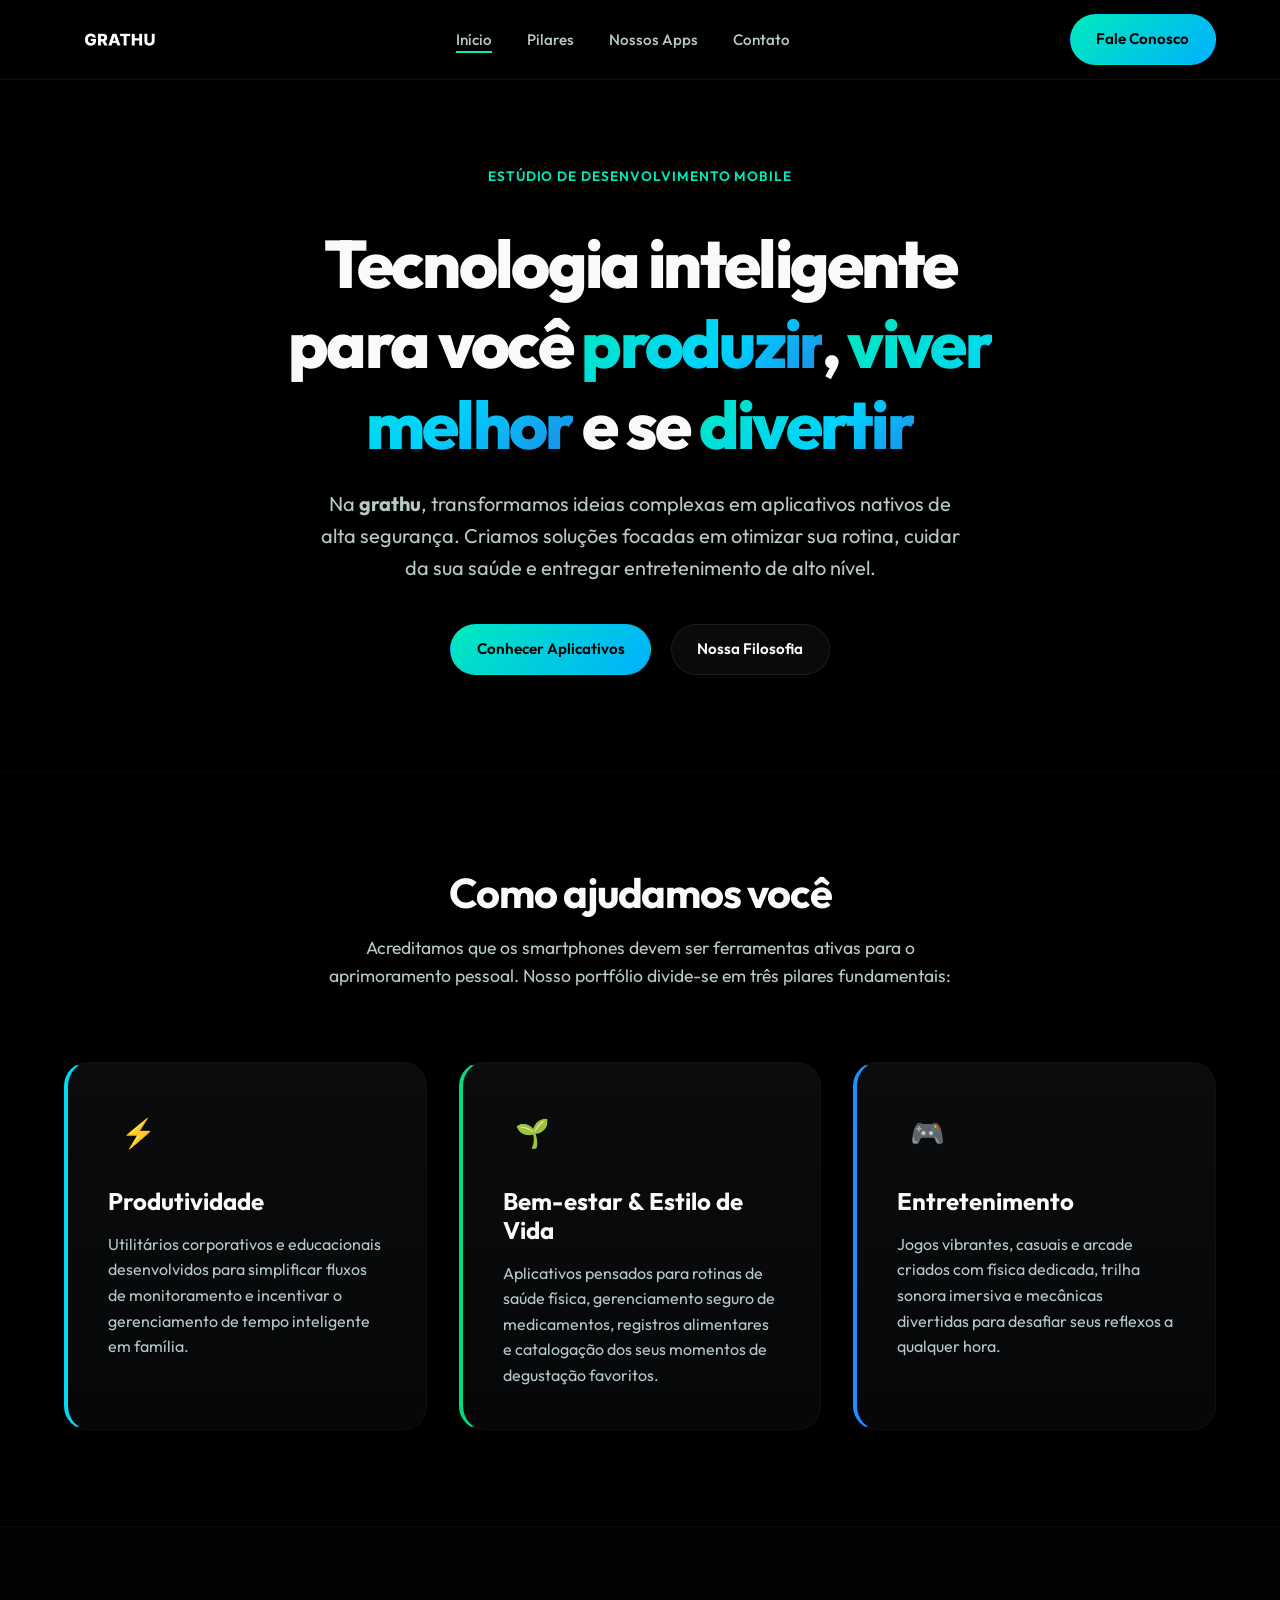
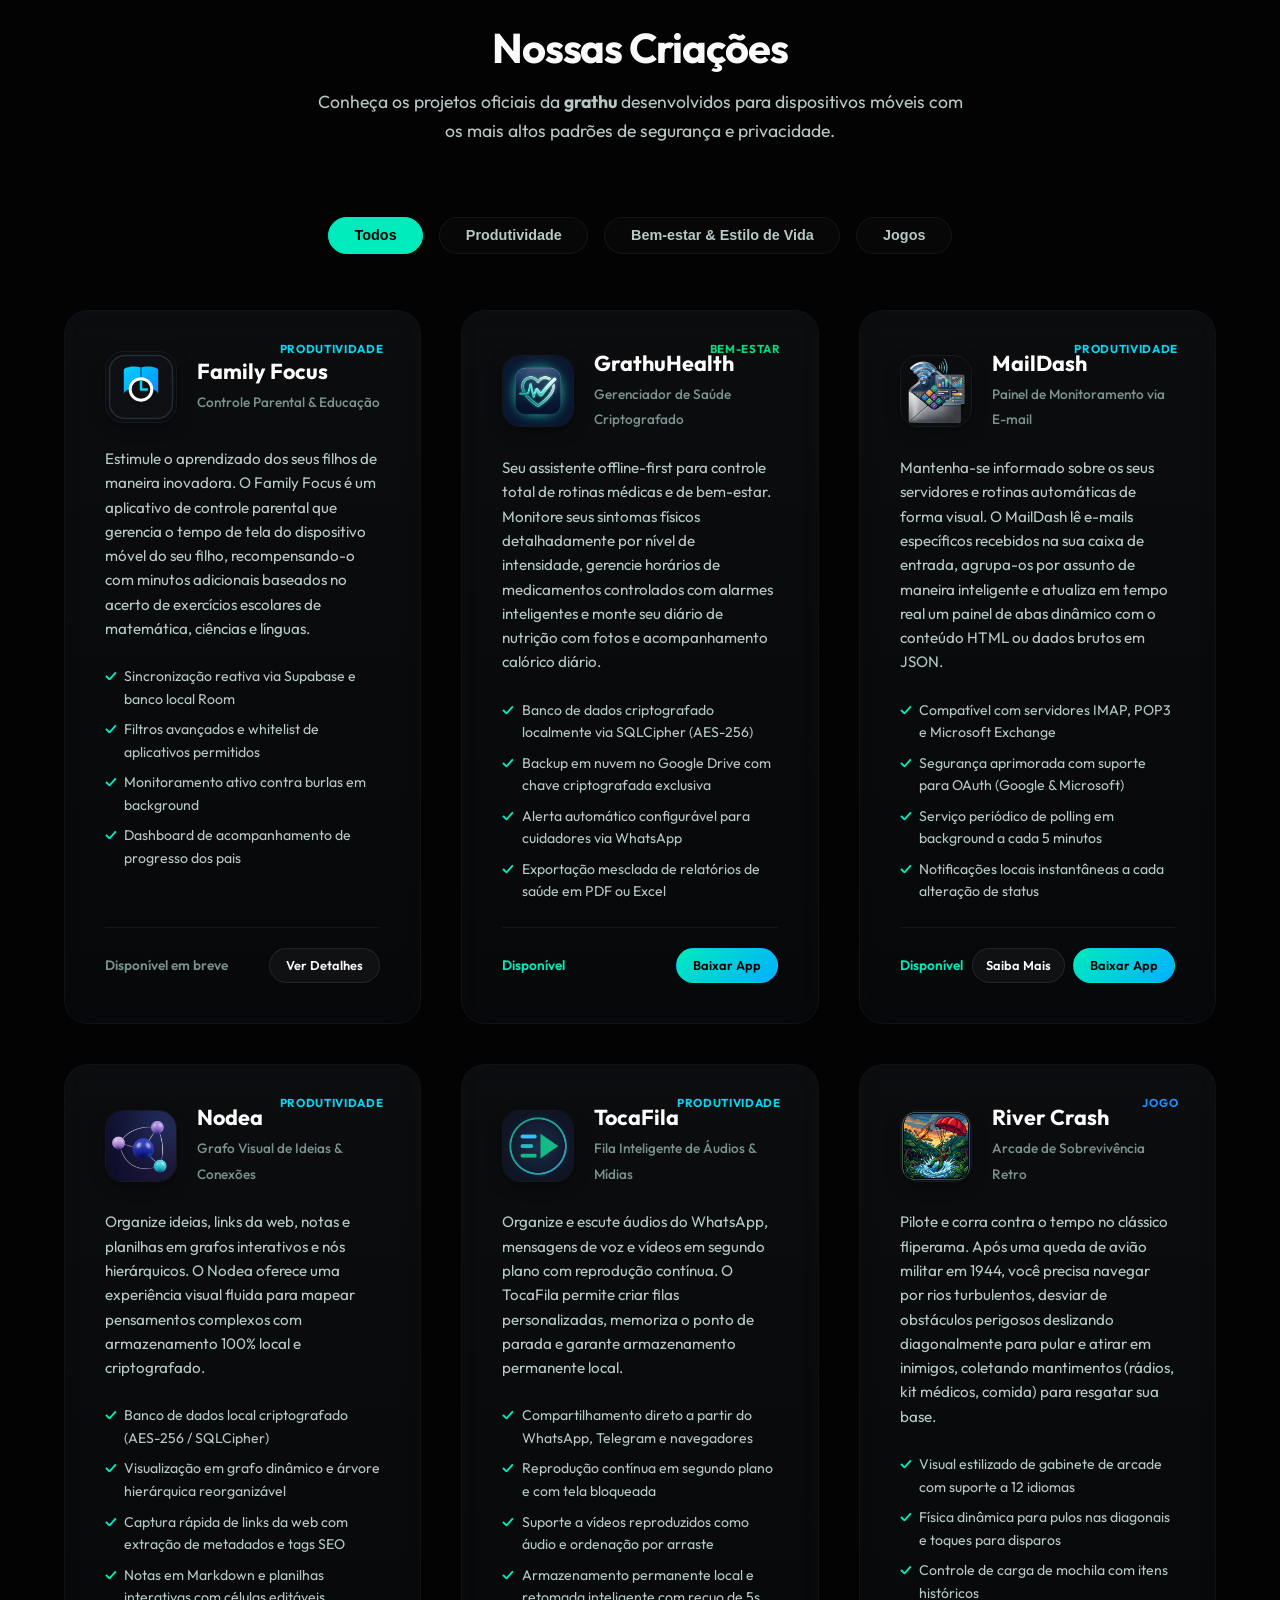
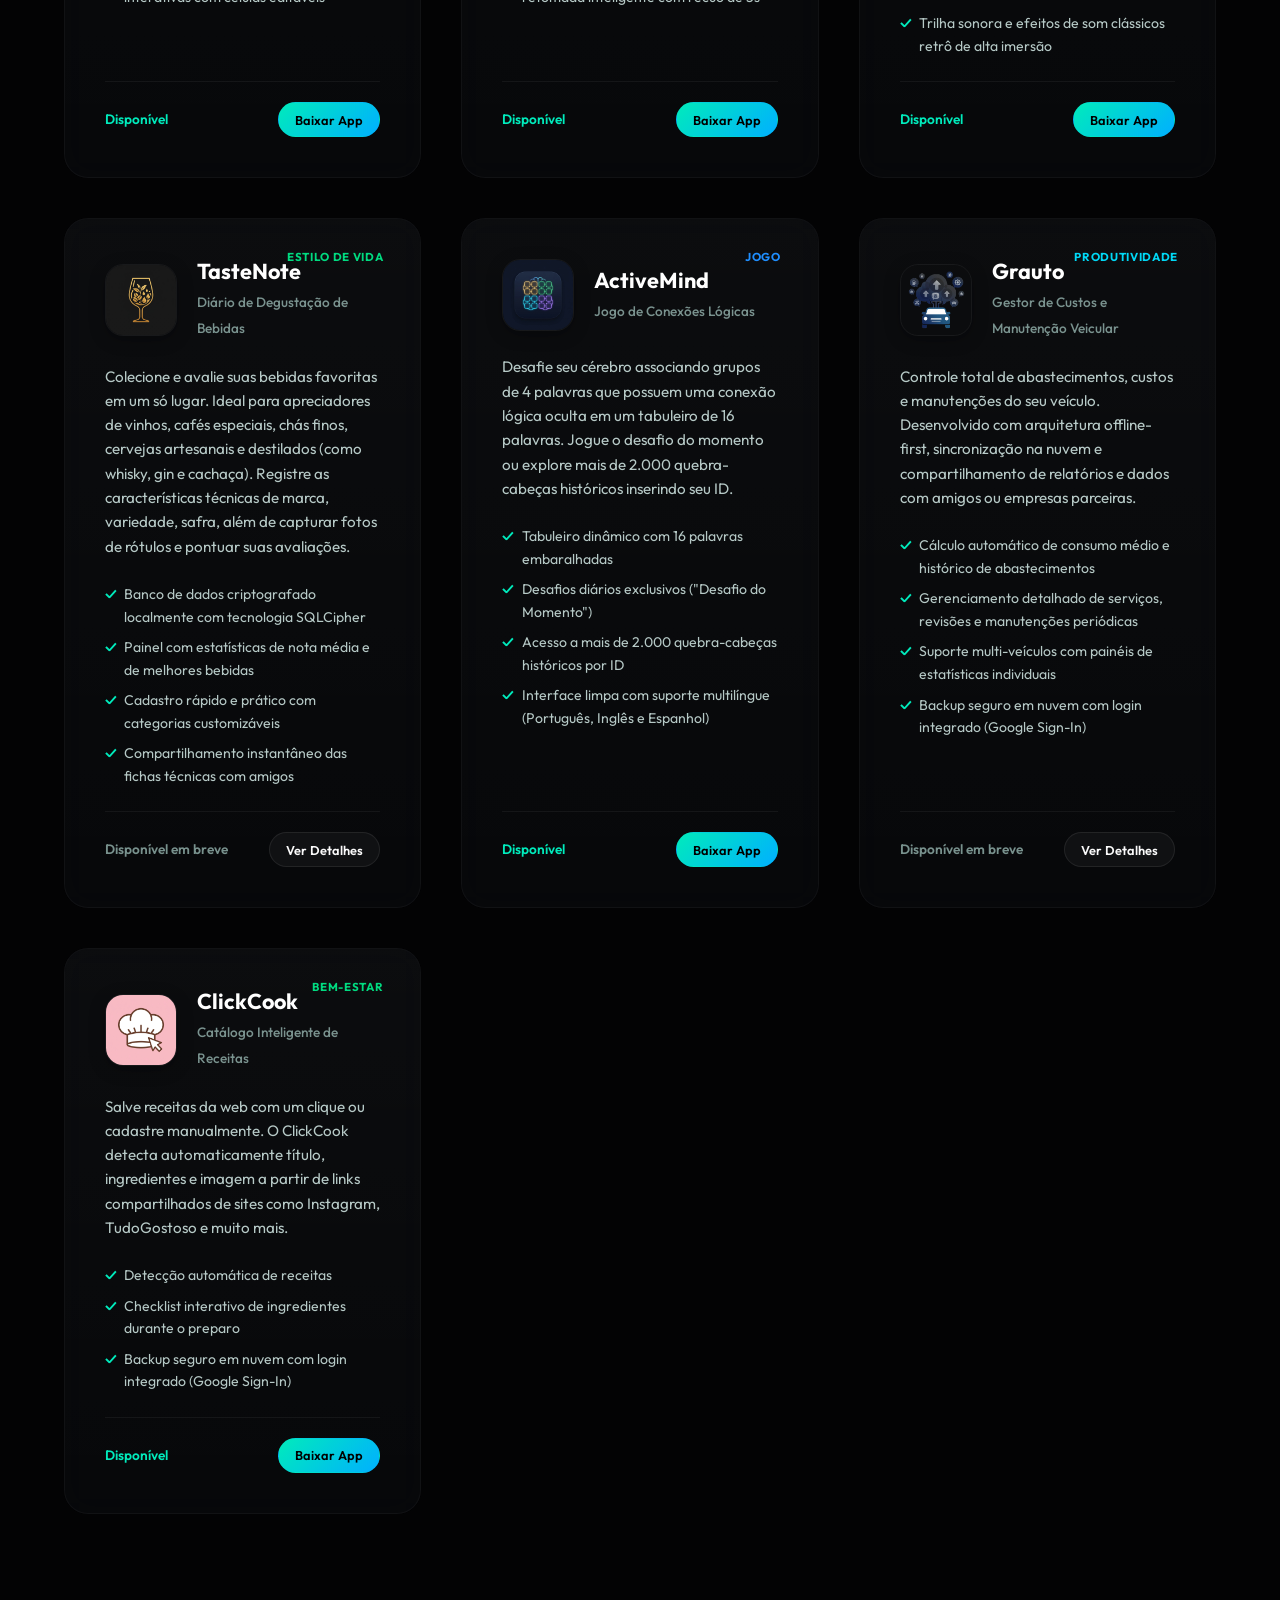
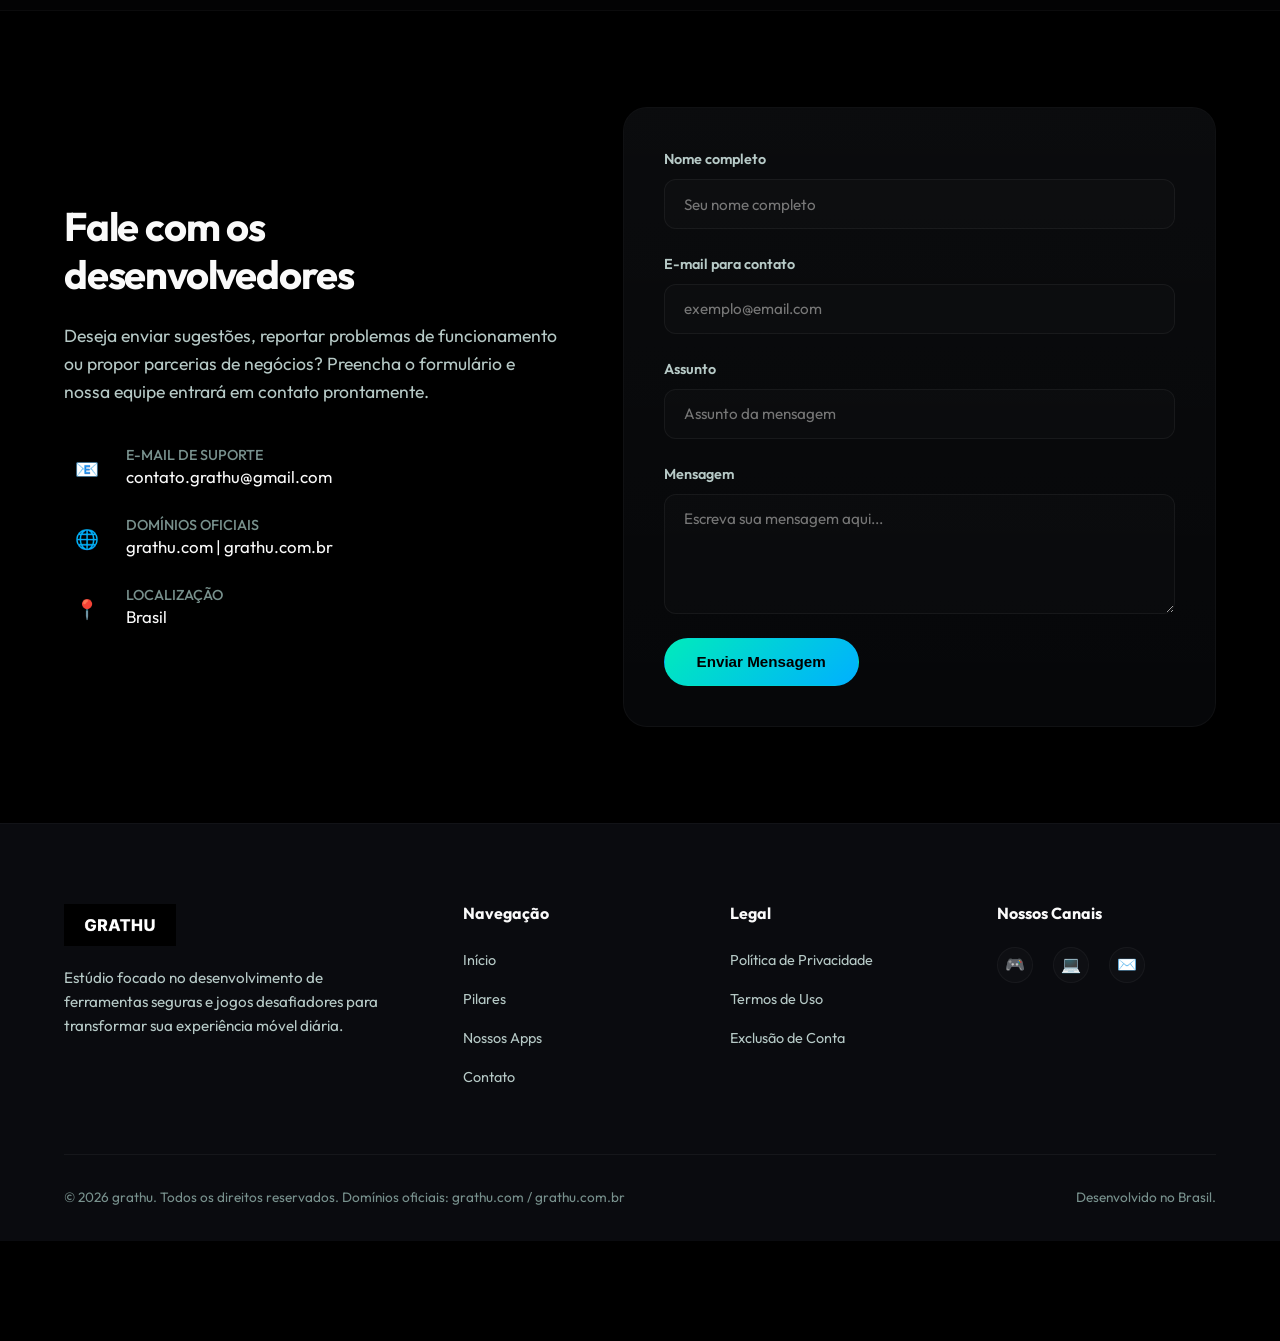
==== commit 152fa0e1: "feat: adiciona TocaFila ao portfolio, politicas de privacidade e catalogo" ====
--- a/index.html
+++ b/index.html
@@ -221,6 +221,33 @@
           </div>
         </div>
 
+        <!-- App 3.6: TocaFila (Productivity) -->
+        <div class="app-card-wrapper" data-category="productivity">
+          <div class="card-glass app-card">
+            <span class="app-badge badge-prod">Produtividade</span>
+            <div class="app-header">
+              <img src="assets/icon-tocafila.png" alt="TocaFila Icon" class="app-icon">
+              <div class="app-meta">
+                <h3>TocaFila</h3>
+                <span class="app-tagline">Fila Inteligente de Áudios & Mídias</span>
+              </div>
+            </div>
+            <div class="app-body">
+              <p>Organize e escute áudios do WhatsApp, mensagens de voz e vídeos em segundo plano com reprodução contínua. O TocaFila permite criar filas personalizadas, memoriza o ponto de parada e garante armazenamento permanente local.</p>
+              <ul class="app-features">
+                <li>Compartilhamento direto a partir do WhatsApp, Telegram e navegadores</li>
+                <li>Reprodução contínua em segundo plano e com tela bloqueada</li>
+                <li>Suporte a vídeos reproduzidos como áudio e ordenação por arraste</li>
+                <li>Armazenamento permanente local e retomada inteligente com recuo de 5s</li>
+              </ul>
+            </div>
+            <div class="app-footer">
+              <span class="app-status" style="color: hsl(var(--primary));">Disponível</span>
+              <a href="https://play.google.com/store/apps/details?id=com.tocafila.toca_fila" target="_blank" rel="noopener noreferrer" class="btn btn-primary btn-sm" style="padding: 0.4rem 1rem; font-size: 0.8rem; box-shadow: none;">Baixar App</a>
+            </div>
+          </div>
+        </div>
+
         <!-- App 4: River Crash (Games) -->
         <div class="app-card-wrapper" data-category="games">
           <div class="card-glass app-card">
